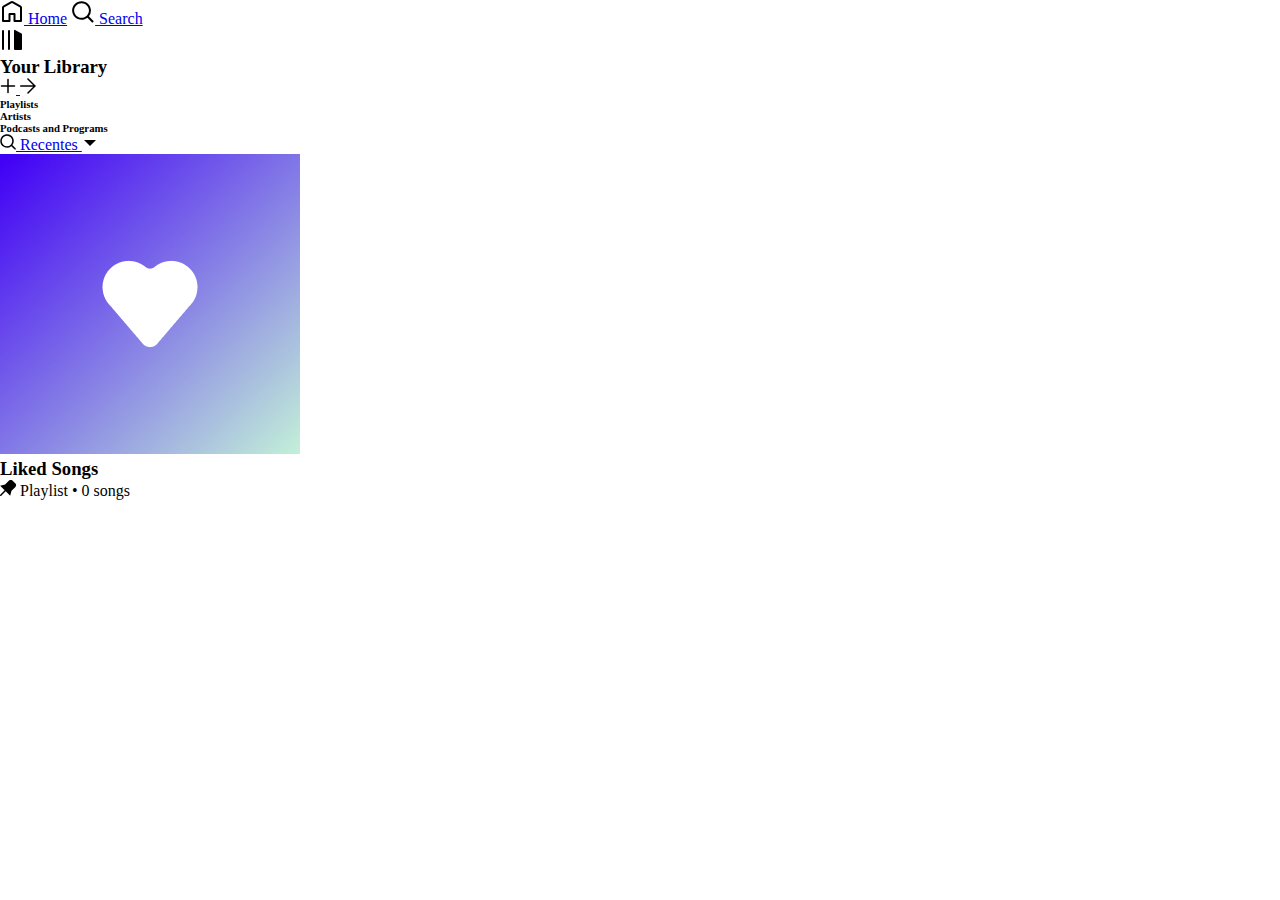
==== index.html @ f7ba0a42 "Commit 1" ====
<!DOCTYPE html>
<html lang="en">

<head>
    <meta charset="UTF-8">
    <meta name="viewport" content="width=device-width, initial-scale=1.0">
    <title>Spotify - Web player: music for everyone</title>
    <link rel="shortcut icon" href="img/favicon.png" type="image/x-icon">
    <!-- ============================================= GOOGLE FONTS ============================================= -->
    <!-- ============================================= EXTERNAL CSS ============================================= -->
    <link rel="stylesheet" href="styles/style.css">
    <!-- ============================================= UNICONS LIBRARY ============================================= -->
    <link rel="stylesheet" href="https://unicons.iconscout.com/release/v4.0.8/css/line.css">
    <!-- ============================================= FONTAWESOME LIBRARY ============================================= -->
    <link rel="stylesheet" href="https://cdnjs.cloudflare.com/ajax/libs/font-awesome/6.4.0/css/all.min.css">
</head>

<body>

    <section class="sidebar">

        <div class="principal-btns">
            <a href="#">
                <svg role="img" height="24" width="24" aria-hidden="true" class="Svg-sc-ytk21e-0 haNxPq home-icon"
                    viewBox="0 0 24 24" data-encore-id="icon">
                    <path
                        d="M12.5 3.247a1 1 0 0 0-1 0L4 7.577V20h4.5v-6a1 1 0 0 1 1-1h5a1 1 0 0 1 1 1v6H20V7.577l-7.5-4.33zm-2-1.732a3 3 0 0 1 3 0l7.5 4.33a2 2 0 0 1 1 1.732V21a1 1 0 0 1-1 1h-6.5a1 1 0 0 1-1-1v-6h-3v6a1 1 0 0 1-1 1H3a1 1 0 0 1-1-1V7.577a2 2 0 0 1 1-1.732l7.5-4.33z">
                    </path>
                </svg>
                Home</a>
            <a href="#">
                <svg role="img" height="24" width="24" aria-hidden="true" class="Svg-sc-ytk21e-0 haNxPq search-icon"
                    viewBox="0 0 24 24" data-encore-id="icon">
                    <path
                        d="M10.533 1.279c-5.18 0-9.407 4.14-9.407 9.279s4.226 9.279 9.407 9.279c2.234 0 4.29-.77 5.907-2.058l4.353 4.353a1 1 0 1 0 1.414-1.414l-4.344-4.344a9.157 9.157 0 0 0 2.077-5.816c0-5.14-4.226-9.28-9.407-9.28zm-7.407 9.279c0-4.006 3.302-7.28 7.407-7.28s7.407 3.274 7.407 7.28-3.302 7.279-7.407 7.279-7.407-3.273-7.407-7.28z">
                    </path>
                </svg>
                Search</a>
        </div>

        <div class="my-lib">
            <div class="my-lib-header">
                <div class="my-lib-h3">
                    <svg role="img" height="24" width="24" aria-hidden="true" viewBox="0 0 24 24" data-encore-id="icon"
                        class="Svg-sc-ytk21e-0 haNxPq">
                        <path
                            d="M3 22a1 1 0 0 1-1-1V3a1 1 0 0 1 2 0v18a1 1 0 0 1-1 1zM15.5 2.134A1 1 0 0 0 14 3v18a1 1 0 0 0 1 1h6a1 1 0 0 0 1-1V6.464a1 1 0 0 0-.5-.866l-6-3.464zM9 2a1 1 0 0 0-1 1v18a1 1 0 1 0 2 0V3a1 1 0 0 0-1-1z">
                        </path>
                    </svg>
                    <h3>Your Library</h3>
                </div>
                <div class="my-lib-btns">
                    <a href="#">
                        <svg role="img" height="16" width="16" aria-hidden="true" viewBox="0 0 16 16"
                            data-encore-id="icon" class="Svg-sc-ytk21e-0 haNxPq">
                            <path
                                d="M15.25 8a.75.75 0 0 1-.75.75H8.75v5.75a.75.75 0 0 1-1.5 0V8.75H1.5a.75.75 0 0 1 0-1.5h5.75V1.5a.75.75 0 0 1 1.5 0v5.75h5.75a.75.75 0 0 1 .75.75z">
                            </path>
                        </svg>
                    </a>
                    <a href="#">
                        <svg role="img" height="16" width="16" aria-hidden="true" viewBox="0 0 16 16"
                            data-encore-id="icon" class="Svg-sc-ytk21e-0 leya-dW">
                            <path
                                d="M7.19 1A.749.749 0 0 1 8.47.47L16 7.99l-7.53 7.521a.75.75 0 0 1-1.234-.815.75.75 0 0 1 .174-.243l5.72-5.714H.75a.75.75 0 1 1 0-1.498h12.38L7.41 1.529a.749.749 0 0 1-.22-.53z">
                            </path>
                        </svg>
                    </a>
                </div>
            </div>

            <div class="my-lib-tags">
                <h6>Playlists</h6>
                <h6>Artists</h6>
                <h6>Podcasts and Programs</h6>
            </div>

            <div class="my-lib-filter">
                <a href="#">
                    <svg role="img" height="16" width="16" aria-hidden="true"
                        class="Svg-sc-ytk21e-0 haNxPq CIVozJ8XNPJ60uMN23Yg" viewBox="0 0 16 16" data-encore-id="icon">
                        <path
                            d="M7 1.75a5.25 5.25 0 1 0 0 10.5 5.25 5.25 0 0 0 0-10.5zM.25 7a6.75 6.75 0 1 1 12.096 4.12l3.184 3.185a.75.75 0 1 1-1.06 1.06L11.304 12.2A6.75 6.75 0 0 1 .25 7z">
                        </path>
                    </svg>
                </a>
                <a href="#">
                    Recentes
                    <svg role="img" height="16" width="16" aria-hidden="true"
                        class="Svg-sc-ytk21e-0 haNxPq SbDHY3fVADNJ4l9qOLQ2" viewBox="0 0 16 16" data-encore-id="icon">
                        <path d="m14 6-6 6-6-6h12z"></path>
                    </svg>
                </a>
            </div>
        </div>

        <div class="my-lib-playlists">
            <div class="playlist-1">
                <img src="img/liked-songs.png" alt="">
                <div class="playlist-info">
                    <h3>Liked Songs</h3>
                    <p>
                        <svg role="img" height="16" width="16" aria-hidden="false"
                            class="Svg-sc-ytk21e-0 ilPTuf G7aCptcOZswI1fN6dGkO" viewBox="0 0 16 16"
                            data-encore-id="icon">
                            <title>Pinned</title>
                            <path
                                d="M8.822.797a2.72 2.72 0 0 1 3.847 0l2.534 2.533a2.72 2.72 0 0 1 0 3.848l-3.678 3.678-1.337 4.988-4.486-4.486L1.28 15.78a.75.75 0 0 1-1.06-1.06l4.422-4.422L.156 5.812l4.987-1.337L8.822.797z">
                            </path>
                        </svg>
                        Playlist • 0 songs
                    </p>
                </div>
            </div>
        </div>

    </section>

    <main>



    </main>


    <!-- ============================================= EXTERNAL JS ============================================= -->
    <script src="js/main.js"></script>
</body>

</html>
---- styles/style.css ----
/* ================================ CSS VARIABLES ================================ */

:root {}



/* ============== ELEMENTS STYLES ================  */
* {
    margin: 0;
    padding: 0;
    box-sizing: border-box;
}
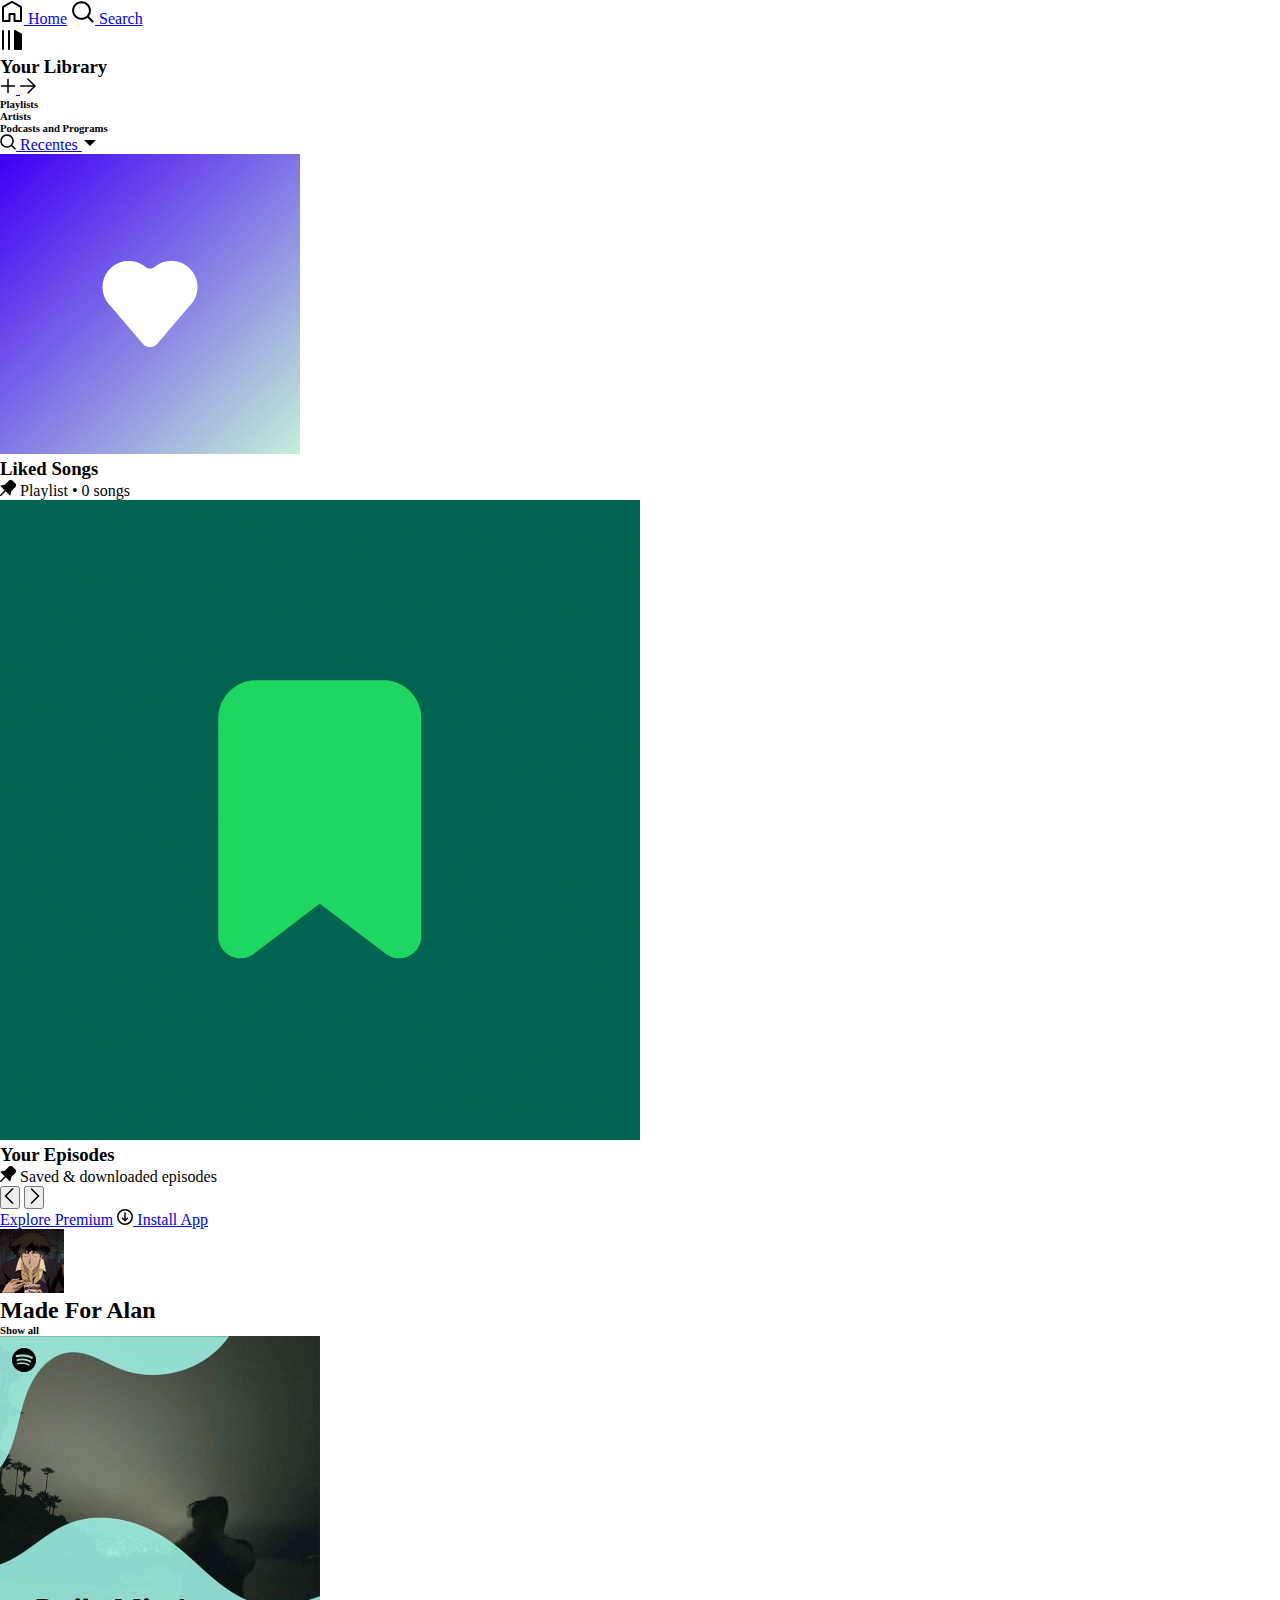
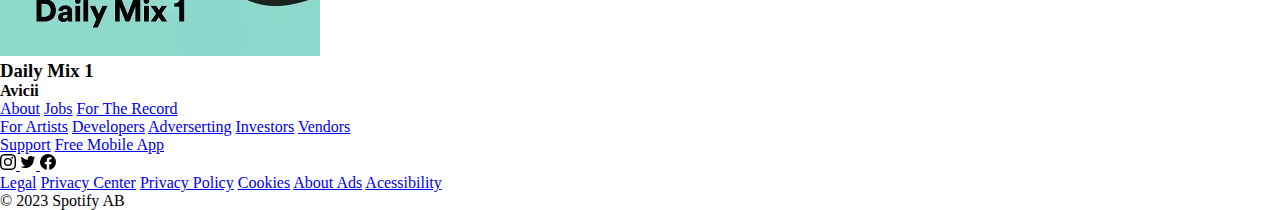
==== commit 227e9387: "Commit 2 - 28/07/2023" ====
--- a/index.html
+++ b/index.html
@@ -4,7 +4,7 @@
 <head>
     <meta charset="UTF-8">
     <meta name="viewport" content="width=device-width, initial-scale=1.0">
-    <title>Spotify - Web player: music for everyone</title>
+    <title>Spotify - Web player: Music for Everyone</title>
     <link rel="shortcut icon" href="img/favicon.png" type="image/x-icon">
     <!-- ============================================= GOOGLE FONTS ============================================= -->
     <!-- ============================================= EXTERNAL CSS ============================================= -->
@@ -17,7 +17,7 @@
 
 <body>
 
-    <section class="sidebar">
+    <aside class="sidebar">
 
         <div class="principal-btns">
             <a href="#">
@@ -112,15 +112,143 @@
                     </p>
                 </div>
             </div>
+            <div class="playlist-1">
+                <img src="img/your-episodes.png" alt="">
+                <div class="playlist-info">
+                    <h3>Your Episodes</h3>
+                    <p>
+                        <svg role="img" height="16" width="16" aria-hidden="false"
+                            class="Svg-sc-ytk21e-0 ilPTuf G7aCptcOZswI1fN6dGkO" viewBox="0 0 16 16"
+                            data-encore-id="icon">
+                            <title>Pinned</title>
+                            <path
+                                d="M8.822.797a2.72 2.72 0 0 1 3.847 0l2.534 2.533a2.72 2.72 0 0 1 0 3.848l-3.678 3.678-1.337 4.988-4.486-4.486L1.28 15.78a.75.75 0 0 1-1.06-1.06l4.422-4.422L.156 5.812l4.987-1.337L8.822.797z">
+                            </path>
+                        </svg>
+                        Saved & downloaded episodes
+                    </p>
+                </div>
+            </div>
         </div>
 
+    </aside>
+
+    <section>
+        <main class="main-content">
+            <div class="move-btns">
+                <button>
+                    <svg role="img" height="16" width="16" aria-hidden="true"
+                        class="Svg-sc-ytk21e-0 leya-dW IYDlXmBmmUKHveMzIPCF" viewBox="0 0 16 16" data-encore-id="icon">
+                        <path
+                            d="M11.03.47a.75.75 0 0 1 0 1.06L4.56 8l6.47 6.47a.75.75 0 1 1-1.06 1.06L2.44 8 9.97.47a.75.75 0 0 1 1.06 0z">
+                        </path>
+                    </svg>
+                </button>
+                <button>
+                    <svg role="img" height="16" width="16" aria-hidden="true"
+                        class="Svg-sc-ytk21e-0 leya-dW IYDlXmBmmUKHveMzIPCF" viewBox="0 0 16 16" data-encore-id="icon">
+                        <path
+                            d="M4.97.47a.75.75 0 0 0 0 1.06L11.44 8l-6.47 6.47a.75.75 0 1 0 1.06 1.06L13.56 8 6.03.47a.75.75 0 0 0-1.06 0z">
+                        </path>
+                    </svg>
+                </button>
+            </div>
+            <div class="other-info">
+                <a href="#">Explore Premium</a>
+                <a href="#">
+                    <svg role="img" height="16" width="16" aria-hidden="true" viewBox="0 0 16 16" data-encore-id="icon"
+                        class="Svg-sc-ytk21e-0 haNxPq">
+                        <path
+                            d="M4.995 8.745a.75.75 0 0 1 1.06 0L7.25 9.939V4a.75.75 0 0 1 1.5 0v5.94l1.195-1.195a.75.75 0 1 1 1.06 1.06L8 12.811l-.528-.528a.945.945 0 0 1-.005-.005L4.995 9.805a.75.75 0 0 1 0-1.06z">
+                        </path>
+                        <path d="M0 8a8 8 0 1 1 16 0A8 8 0 0 1 0 8zm8-6.5a6.5 6.5 0 1 0 0 13 6.5 6.5 0 0 0 0-13z">
+                        </path>
+                    </svg>
+                    Install App</a>
+                <div class="profile-img">
+                    <img src="img/spotify-profile.jpeg" alt="">
+                </div>
+            </div>
+            </div>
+            <div class="main-title-1">
+                <h2>Made For Alan</h1>
+                    <h6>Show all</h6>
+            </div>
+            <div class="main-cards-1">
+                <div class="card-1">
+                    <div class="card-img">
+                        <img src="img/card-img.jpeg" alt="">
+                    </div>
+                    <h3 class="card-title">Daily Mix 1</h3>
+                    <h4 class="card-artists">Avicii</h4>
+                </div>
+        </main>
+
+        <footer>
+            <div class="other-pages">
+                <div class="relevant-links">
+                    <div class="company">
+                        <a href="#">About</a>
+                        <a href="#">Jobs</a>
+                        <a href="#">For The Record</a>
+                    </div>
+                    <div class="communities">
+                        <a href="#">For Artists</a>
+                        <a href="#">Developers</a>
+                        <a href="#">Adverserting</a>
+                        <a href="#">Investors</a>
+                        <a href="#">Vendors</a>
+                    </div>
+                    <div class="useful-link">
+                        <a href="#">Support</a>
+                        <a href="#">Free Mobile App</a>
+                    </div>
+                </div>
+                <div class="social-medias">
+                    <a href="#">
+                        <svg role="img" height="16" width="16" aria-hidden="true" viewBox="0 0 16 16"
+                            data-encore-id="icon" class="Svg-sc-ytk21e-0 hOjEcl">
+                            <path
+                                d="M8 1.44c2.136 0 2.389.009 3.233.047.78.036 1.203.166 1.485.276.348.128.663.332.921.598.266.258.47.573.599.921.11.282.24.706.275 1.485.039.844.047 1.097.047 3.233s-.008 2.389-.047 3.232c-.035.78-.166 1.204-.275 1.486a2.654 2.654 0 01-1.518 1.518c-.282.11-.706.24-1.486.275-.843.039-1.097.047-3.233.047s-2.39-.008-3.232-.047c-.78-.035-1.204-.165-1.486-.275a2.477 2.477 0 01-.921-.599 2.477 2.477 0 01-.599-.92c-.11-.282-.24-.706-.275-1.486-.038-.844-.047-1.096-.047-3.232s.009-2.39.047-3.233c.036-.78.166-1.203.275-1.485.129-.348.333-.663.599-.921a2.49 2.49 0 01.92-.599c.283-.11.707-.24 1.487-.275.843-.038 1.096-.047 3.232-.047L8 1.441zm.001-1.442c-2.172 0-2.445.01-3.298.048-.854.04-1.435.176-1.943.373a3.928 3.928 0 00-1.417.923c-.407.4-.722.883-.923 1.417-.198.508-.333 1.09-.372 1.942C.01 5.552 0 5.826 0 8c0 2.172.01 2.445.048 3.298.04.853.174 1.433.372 1.941.2.534.516 1.017.923 1.417.4.407.883.722 1.417.923.508.198 1.09.333 1.942.372.852.039 1.126.048 3.299.048 2.172 0 2.445-.01 3.298-.048.853-.04 1.433-.174 1.94-.372a4.087 4.087 0 002.34-2.34c.199-.508.334-1.09.373-1.942.039-.851.048-1.125.048-3.298s-.01-2.445-.048-3.298c-.04-.853-.174-1.433-.372-1.94a3.924 3.924 0 00-.923-1.418A3.928 3.928 0 0013.24.42c-.508-.197-1.09-.333-1.942-.371-.851-.041-1.125-.05-3.298-.05l.001-.001z">
+                            </path>
+                            <path
+                                d="M8 3.892a4.108 4.108 0 100 8.216 4.108 4.108 0 000-8.216zm0 6.775a2.668 2.668 0 110-5.335 2.668 2.668 0 010 5.335zm4.27-5.978a.96.96 0 100-1.92.96.96 0 000 1.92z">
+                            </path>
+                        </svg>
+                    </a>
+                    <a href="#">
+                        <svg role="img" height="16" width="16" aria-hidden="true" viewBox="0 0 16 16"
+                            data-encore-id="icon" class="Svg-sc-ytk21e-0 hOjEcl">
+                            <path
+                                d="M13.54 3.889a2.968 2.968 0 001.333-1.683 5.937 5.937 0 01-1.929.738 2.992 2.992 0 00-.996-.706 2.98 2.98 0 00-1.218-.254 2.92 2.92 0 00-2.143.889 2.929 2.929 0 00-.889 2.15c0 .212.027.442.08.691a8.475 8.475 0 01-3.484-.932A8.536 8.536 0 011.532 2.54a2.993 2.993 0 00-.413 1.523c0 .519.12 1 .361 1.445.24.445.57.805.988 1.08a2.873 2.873 0 01-1.373-.374v.04c0 .725.23 1.365.69 1.92a2.97 2.97 0 001.739 1.048 2.937 2.937 0 01-1.365.056 2.94 2.94 0 001.063 1.5 2.945 2.945 0 001.77.603 5.944 5.944 0 01-3.77 1.302c-.243 0-.484-.016-.722-.048A8.414 8.414 0 005.15 14c.905 0 1.763-.12 2.572-.361.81-.24 1.526-.57 2.147-.988a9.044 9.044 0 001.683-1.46c.5-.556.911-1.155 1.234-1.798a9.532 9.532 0 00.738-1.988 8.417 8.417 0 00.246-2.429 6.177 6.177 0 001.508-1.563c-.56.249-1.14.407-1.738.476z">
+                            </path>
+                        </svg>
+                    </a>
+                    <a href="#">
+                        <svg role="img" height="16" width="16" aria-hidden="true" viewBox="0 0 16 16"
+                            data-encore-id="icon" class="Svg-sc-ytk21e-0 haNxPq">
+                            <path
+                                d="M16 8a8 8 0 10-9.25 7.903v-5.59H4.719V8H6.75V6.237c0-2.005 1.194-3.112 3.022-3.112.875 0 1.79.156 1.79.156V5.25h-1.008c-.994 0-1.304.617-1.304 1.25V8h2.219l-.355 2.313H9.25v5.59A8.002 8.002 0 0016 8z">
+                            </path>
+                        </svg>
+                    </a>
+                </div>
+            </div>
+            <div class="about-we">
+                <div class="about-links">
+                    <a href="#">Legal</a>
+                    <a href="#">Privacy Center</a>
+                    <a href="#">Privacy Policy</a>
+                    <a href="#">Cookies</a>
+                    <a href="#">About Ads</a>
+                    <a href="#">Acessibility</a>
+                </div>
+                <div class="about-info">
+                    <p>&copy; 2023 Spotify AB</p>
+                </div>
+            </div>
+        </footer>
     </section>
-
-    <main>
-
-
-
-    </main>
 
 
     <!-- ============================================= EXTERNAL JS ============================================= -->
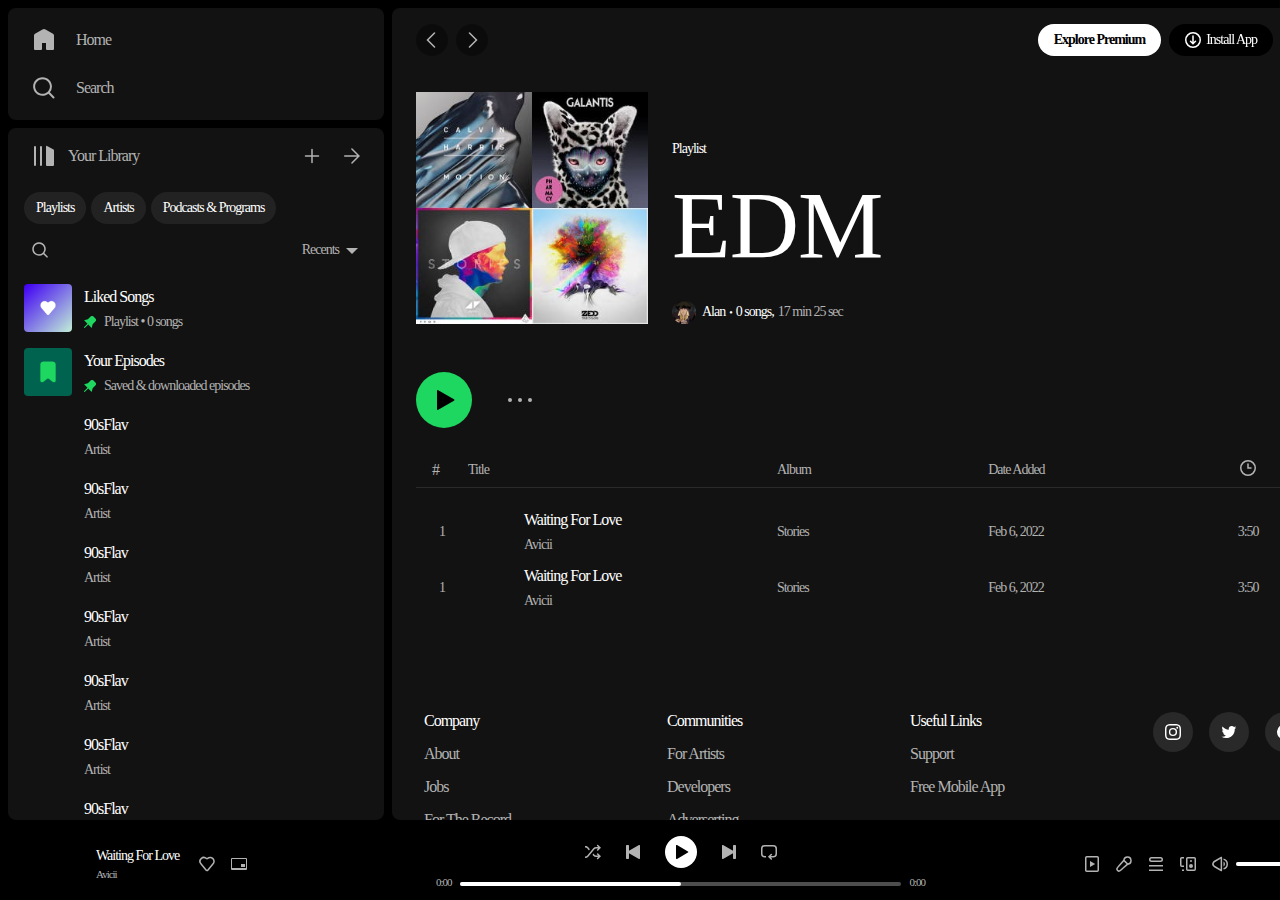
==== commit 3405b18e: "Commit 7 - 13/08/2023" ====
--- a/index.html
+++ b/index.html
@@ -17,239 +17,1089 @@
 
 <body>
 
-    <aside class="sidebar">
-
-        <div class="principal-btns">
-            <a href="#">
-                <svg role="img" height="24" width="24" aria-hidden="true" class="Svg-sc-ytk21e-0 haNxPq home-icon"
-                    viewBox="0 0 24 24" data-encore-id="icon">
-                    <path
-                        d="M12.5 3.247a1 1 0 0 0-1 0L4 7.577V20h4.5v-6a1 1 0 0 1 1-1h5a1 1 0 0 1 1 1v6H20V7.577l-7.5-4.33zm-2-1.732a3 3 0 0 1 3 0l7.5 4.33a2 2 0 0 1 1 1.732V21a1 1 0 0 1-1 1h-6.5a1 1 0 0 1-1-1v-6h-3v6a1 1 0 0 1-1 1H3a1 1 0 0 1-1-1V7.577a2 2 0 0 1 1-1.732l7.5-4.33z">
-                    </path>
-                </svg>
-                Home</a>
-            <a href="#">
-                <svg role="img" height="24" width="24" aria-hidden="true" class="Svg-sc-ytk21e-0 haNxPq search-icon"
-                    viewBox="0 0 24 24" data-encore-id="icon">
-                    <path
-                        d="M10.533 1.279c-5.18 0-9.407 4.14-9.407 9.279s4.226 9.279 9.407 9.279c2.234 0 4.29-.77 5.907-2.058l4.353 4.353a1 1 0 1 0 1.414-1.414l-4.344-4.344a9.157 9.157 0 0 0 2.077-5.816c0-5.14-4.226-9.28-9.407-9.28zm-7.407 9.279c0-4.006 3.302-7.28 7.407-7.28s7.407 3.274 7.407 7.28-3.302 7.279-7.407 7.279-7.407-3.273-7.407-7.28z">
-                    </path>
-                </svg>
-                Search</a>
-        </div>
-
-        <div class="my-lib">
-            <div class="my-lib-header">
-                <div class="my-lib-h3">
-                    <svg role="img" height="24" width="24" aria-hidden="true" viewBox="0 0 24 24" data-encore-id="icon"
-                        class="Svg-sc-ytk21e-0 haNxPq">
-                        <path
-                            d="M3 22a1 1 0 0 1-1-1V3a1 1 0 0 1 2 0v18a1 1 0 0 1-1 1zM15.5 2.134A1 1 0 0 0 14 3v18a1 1 0 0 0 1 1h6a1 1 0 0 0 1-1V6.464a1 1 0 0 0-.5-.866l-6-3.464zM9 2a1 1 0 0 0-1 1v18a1 1 0 1 0 2 0V3a1 1 0 0 0-1-1z">
-                        </path>
-                    </svg>
-                    <h3>Your Library</h3>
-                </div>
-                <div class="my-lib-btns">
+    <main>
+
+        <aside class="sidebar">
+
+            <ul class="principal-btns">
+                <li class="home-btn principal-btn">
                     <a href="#">
+                        <svg role="img" height="24" width="24" aria-hidden="true"
+                            class="principal-icon home-active-icon" viewBox="0 0 24 24" data-encore-id="icon">
+                            <path
+                                d="M13.5 1.515a3 3 0 0 0-3 0L3 5.845a2 2 0 0 0-1 1.732V21a1 1 0 0 0 1 1h6a1 1 0 0 0 1-1v-6h4v6a1 1 0 0 0 1 1h6a1 1 0 0 0 1-1V7.577a2 2 0 0 0-1-1.732l-7.5-4.33z">
+                            </path>
+                        </svg>
+                        <span>Home</span>
+                    </a>
+                </li>
+                <li class="search-btn principal-btn">
+                    <a href="#">
+                        <svg role="img" height="24" width="24" aria-hidden="true" class="principal-icon search-icon"
+                            viewBox="0 0 24 24" data-encore-id="icon">
+                            <path
+                                d="M10.533 1.279c-5.18 0-9.407 4.14-9.407 9.279s4.226 9.279 9.407 9.279c2.234 0 4.29-.77 5.907-2.058l4.353 4.353a1 1 0 1 0 1.414-1.414l-4.344-4.344a9.157 9.157 0 0 0 2.077-5.816c0-5.14-4.226-9.28-9.407-9.28zm-7.407 9.279c0-4.006 3.302-7.28 7.407-7.28s7.407 3.274 7.407 7.28-3.302 7.279-7.407 7.279-7.407-3.273-7.407-7.28z">
+                            </path>
+                        </svg>
+                        <span>Search</span>
+                    </a>
+                </li>
+            </ul>
+
+            <div class="my-lib">
+                <div class="lib-content">
+                    <div class="my-lib-header">
+                        <a href="#" class="my-lib-home my-lib-btn-left my-lib-btn">
+                            <svg role="img" height="24" width="24" aria-hidden="true" viewBox="0 0 24 24"
+                                data-encore-id="icon" class="Svg-sc-ytk21e-0 haNxPq">
+                                <path
+                                    d="M3 22a1 1 0 0 1-1-1V3a1 1 0 0 1 2 0v18a1 1 0 0 1-1 1zM15.5 2.134A1 1 0 0 0 14 3v18a1 1 0 0 0 1 1h6a1 1 0 0 0 1-1V6.464a1 1 0 0 0-.5-.866l-6-3.464zM9 2a1 1 0 0 0-1 1v18a1 1 0 1 0 2 0V3a1 1 0 0 0-1-1z">
+                                </path>
+                            </svg>
+                            <p>Your Library</p>
+                        </a>
+                        <a href="#" class="my-lib-add my-lib-btn-right my-lib-btn">
+                            <svg role="img" height="16" width="16" aria-hidden="true" viewBox="0 0 16 16"
+                                data-encore-id="icon" class="Svg-sc-ytk21e-0 haNxPq">
+                                <path
+                                    d="M15.25 8a.75.75 0 0 1-.75.75H8.75v5.75a.75.75 0 0 1-1.5 0V8.75H1.5a.75.75 0 0 1 0-1.5h5.75V1.5a.75.75 0 0 1 1.5 0v5.75h5.75a.75.75 0 0 1 .75.75z">
+                                </path>
+                            </svg>
+                        </a>
+                        <a href="#" class="mt-lib-expand my-lib-btn-right my-lib-btn">
+                            <svg role="img" height="16" width="16" aria-hidden="true" viewBox="0 0 16 16"
+                                data-encore-id="icon" class="Svg-sc-ytk21e-0 leya-dW">
+                                <path
+                                    d="M7.19 1A.749.749 0 0 1 8.47.47L16 7.99l-7.53 7.521a.75.75 0 0 1-1.234-.815.75.75 0 0 1 .174-.243l5.72-5.714H.75a.75.75 0 1 1 0-1.498h12.38L7.41 1.529a.749.749 0 0 1-.22-.53z">
+                                </path>
+                            </svg>
+                        </a>
+                    </div>
+
+                    <div class="my-lib-tags">
+                        <a href="#">Playlists</a>
+                        <a href="#">Artists</a>
+                        <a href="#">Podcasts & Programs</a>
+                    </div>
+
+                </div>
+
+                <div class="my-lib-playlists">
+                    <div class="my-lib-filter">
+                        <a href="#" class="playlist-search-btn">
+                            <svg role="img" height="16" width="16" aria-hidden="true"
+                                class="Svg-sc-ytk21e-0 haNxPq CIVozJ8XNPJ60uMN23Yg" viewBox="0 0 16 16"
+                                data-encore-id="icon">
+                                <path
+                                    d="M7 1.75a5.25 5.25 0 1 0 0 10.5 5.25 5.25 0 0 0 0-10.5zM.25 7a6.75 6.75 0 1 1 12.096 4.12l3.184 3.185a.75.75 0 1 1-1.06 1.06L11.304 12.2A6.75 6.75 0 0 1 .25 7z">
+                                </path>
+                            </svg>
+                        </a>
+                        <div class="dropdown recents-playlists" id="dropdown-1" data-dropdown="1">
+                            <div class="select" id="select-1">
+                                <span class="selected">
+                                    <span>Recents</span>
+                                    <svg role="img" height="16" width="16" aria-hidden="true"
+                                        class="dropdown-icon dropdown-show" id="dropdown-show-1" viewBox="0 0 16 16"
+                                        data-encore-id="icon">
+                                        <path d="m14 6-6 6-6-6h12z"></path>
+                                    </svg>
+                                    <svg role="img" height="16" width="16" aria-hidden="true"
+                                        class="dropdown-icon dropdown-hide" id="dropdown-hide-1" viewBox="0 0 16 16"
+                                        data-encore-id="icon">
+                                        <path d="M14 10 8 4l-6 6h12z"></path>
+                                    </svg>
+                                </span>
+                            </div>
+                            <ul class="menu" id="menu-1">
+                                <li class="dropdown-desc">Sort by</li>
+                                <li class="option active">
+                                    <span>Recents</span>
+                                    <svg role="img" height="16" width="16" aria-hidden="true" viewBox="0 0 16 16"
+                                        data-encore-id="icon" class="Svg-sc-ytk21e-0 haNxPq">
+                                        <path
+                                            d="M15.53 2.47a.75.75 0 0 1 0 1.06L4.907 14.153.47 9.716a.75.75 0 0 1 1.06-1.06l3.377 3.376L14.47 2.47a.75.75 0 0 1 1.06 0z">
+                                        </path>
+                                    </svg>
+                                </li>
+                                <li class="option">
+                                    <span>Recently Added</span>
+                                    <svg role="img" height="16" width="16" aria-hidden="true" viewBox="0 0 16 16"
+                                        data-encore-id="icon" class="Svg-sc-ytk21e-0 haNxPq">
+                                        <path
+                                            d="M15.53 2.47a.75.75 0 0 1 0 1.06L4.907 14.153.47 9.716a.75.75 0 0 1 1.06-1.06l3.377 3.376L14.47 2.47a.75.75 0 0 1 1.06 0z">
+                                        </path>
+                                    </svg>
+                                </li>
+                                <li class="option">
+                                    <span>Alphabetical</span>
+                                    <svg role="img" height="16" width="16" aria-hidden="true" viewBox="0 0 16 16"
+                                        data-encore-id="icon" class="Svg-sc-ytk21e-0 haNxPq">
+                                        <path
+                                            d="M15.53 2.47a.75.75 0 0 1 0 1.06L4.907 14.153.47 9.716a.75.75 0 0 1 1.06-1.06l3.377 3.376L14.47 2.47a.75.75 0 0 1 1.06 0z">
+                                        </path>
+                                    </svg>
+                                </li>
+                                <li class="option">
+                                    <span>Creator</span>
+                                    <svg role="img" height="16" width="16" aria-hidden="true" viewBox="0 0 16 16"
+                                        data-encore-id="icon" class="Svg-sc-ytk21e-0 haNxPq">
+                                        <path
+                                            d="M15.53 2.47a.75.75 0 0 1 0 1.06L4.907 14.153.47 9.716a.75.75 0 0 1 1.06-1.06l3.377 3.376L14.47 2.47a.75.75 0 0 1 1.06 0z">
+                                        </path>
+                                    </svg>
+                                </li>
+                            </ul>
+                        </div>
+                    </div>
+                    <ul class="playlists">
+                        <li class="playlist-item">
+                            <div class="playlist-1 playlist">
+                                <div class="playlist-img">
+                                    <img src="img/liked-songs.png" alt="">
+                                </div>
+                                <div class="playlist-info">
+                                    <h3>Liked Songs</h3>
+                                    <p>
+                                        <svg role="img" height="16" width="16" aria-hidden="false"
+                                            class="Svg-sc-ytk21e-0 ilPTuf G7aCptcOZswI1fN6dGkO" viewBox="0 0 16 16"
+                                            data-encore-id="icon">
+                                            <title>Pinned</title>
+                                            <path
+                                                d="M8.822.797a2.72 2.72 0 0 1 3.847 0l2.534 2.533a2.72 2.72 0 0 1 0 3.848l-3.678 3.678-1.337 4.988-4.486-4.486L1.28 15.78a.75.75 0 0 1-1.06-1.06l4.422-4.422L.156 5.812l4.987-1.337L8.822.797z">
+                                            </path>
+                                        </svg>
+                                        Playlist • 0 songs
+                                    </p>
+                                </div>
+                            </div>
+                        </li>
+                        <li class="playlist-item">
+                            <div class="playlist">
+                                <div class="playlist-img">
+                                    <img src="img/your-episodes.png" alt="">
+                                </div>
+                                <div class="playlist-info">
+                                    <h3>Your Episodes</h3>
+                                    <p>
+                                        <svg role="img" height="16" width="16" aria-hidden="false"
+                                            class="Svg-sc-ytk21e-0 ilPTuf G7aCptcOZswI1fN6dGkO" viewBox="0 0 16 16"
+                                            data-encore-id="icon">
+                                            <title>Pinned</title>
+                                            <path
+                                                d="M8.822.797a2.72 2.72 0 0 1 3.847 0l2.534 2.533a2.72 2.72 0 0 1 0 3.848l-3.678 3.678-1.337 4.988-4.486-4.486L1.28 15.78a.75.75 0 0 1-1.06-1.06l4.422-4.422L.156 5.812l4.987-1.337L8.822.797z">
+                                            </path>
+                                        </svg>
+                                        Saved & downloaded episodes
+                                    </p>
+                                </div>
+                            </div>
+                        </li>
+                        <li class="playlist-item artist-item">
+                            <div class="playlist artist">
+                                <div class="playlist-img artist-img">
+                                    <img src="img/artists-img.webp" alt="">
+                                </div>
+                                <div class="playlist-info">
+                                    <h3>90sFlav</h3>
+                                    <p>
+                                        Artist
+                                    </p>
+                                </div>
+                            </div>
+                        </li>
+                        <li class="playlist-item artist-item">
+                            <div class="playlist artist">
+                                <div class="playlist-img artist-img">
+                                    <img src="img/artists-img.webp" alt="">
+                                </div>
+                                <div class="playlist-info">
+                                    <h3>90sFlav</h3>
+                                    <p>
+                                        Artist
+                                    </p>
+                                </div>
+                            </div>
+                        </li>
+                        <li class="playlist-item artist-item">
+                            <div class="playlist artist">
+                                <div class="playlist-img artist-img">
+                                    <img src="img/artists-img.webp" alt="">
+                                </div>
+                                <div class="playlist-info">
+                                    <h3>90sFlav</h3>
+                                    <p>
+                                        Artist
+                                    </p>
+                                </div>
+                            </div>
+                        </li>
+                        <li class="playlist-item artist-item">
+                            <div class="playlist artist">
+                                <div class="playlist-img artist-img">
+                                    <img src="img/artists-img.webp" alt="">
+                                </div>
+                                <div class="playlist-info">
+                                    <h3>90sFlav</h3>
+                                    <p>
+                                        Artist
+                                    </p>
+                                </div>
+                            </div>
+                        </li>
+                        <li class="playlist-item artist-item">
+                            <div class="playlist artist">
+                                <div class="playlist-img artist-img">
+                                    <img src="img/artists-img.webp" alt="">
+                                </div>
+                                <div class="playlist-info">
+                                    <h3>90sFlav</h3>
+                                    <p>
+                                        Artist
+                                    </p>
+                                </div>
+                            </div>
+                        </li>
+                        <li class="playlist-item artist-item">
+                            <div class="playlist artist">
+                                <div class="playlist-img artist-img">
+                                    <img src="img/artists-img.webp" alt="">
+                                </div>
+                                <div class="playlist-info">
+                                    <h3>90sFlav</h3>
+                                    <p>
+                                        Artist
+                                    </p>
+                                </div>
+                            </div>
+                        </li>
+                        <li class="playlist-item artist-item">
+                            <div class="playlist artist">
+                                <div class="playlist-img artist-img">
+                                    <img src="img/artists-img.webp" alt="">
+                                </div>
+                                <div class="playlist-info">
+                                    <h3>90sFlav</h3>
+                                    <p>
+                                        Artist
+                                    </p>
+                                </div>
+                            </div>
+                        </li>
+                        <li class="playlist-item artist-item">
+                            <div class="playlist artist">
+                                <div class="playlist-img artist-img">
+                                    <img src="img/artists-img.webp" alt="">
+                                </div>
+                                <div class="playlist-info">
+                                    <h3>90sFlav</h3>
+                                    <p>
+                                        Artist
+                                    </p>
+                                </div>
+                            </div>
+                        </li>
+                        <li class="playlist-item artist-item">
+                            <div class="playlist artist">
+                                <div class="playlist-img artist-img">
+                                    <img src="img/artists-img.webp" alt="">
+                                </div>
+                                <div class="playlist-info">
+                                    <h3>90sFlav</h3>
+                                    <p>
+                                        Artist
+                                    </p>
+                                </div>
+                            </div>
+                        </li>
+                        <li class="playlist-item artist-item">
+                            <div class="playlist artist">
+                                <div class="playlist-img artist-img">
+                                    <img src="img/artists-img.webp" alt="">
+                                </div>
+                                <div class="playlist-info">
+                                    <h3>90sFlav</h3>
+                                    <p>
+                                        Artist
+                                    </p>
+                                </div>
+                            </div>
+                        </li>
+                        <li class="playlist-item artist-item">
+                            <div class="playlist artist">
+                                <div class="playlist-img artist-img">
+                                    <img src="img/artists-img.webp" alt="">
+                                </div>
+                                <div class="playlist-info">
+                                    <h3>90sFlav</h3>
+                                    <p>
+                                        Artist
+                                    </p>
+                                </div>
+                            </div>
+                        </li>
+                        <li class="playlist-item artist-item">
+                            <div class="playlist artist">
+                                <div class="playlist-img artist-img">
+                                    <img src="img/artists-img.webp" alt="">
+                                </div>
+                                <div class="playlist-info">
+                                    <h3>90sFlav</h3>
+                                    <p>
+                                        Artist
+                                    </p>
+                                </div>
+                            </div>
+                        </li>
+                        <li class="playlist-item artist-item">
+                            <div class="playlist artist">
+                                <div class="playlist-img artist-img">
+                                    <img src="img/artists-img.webp" alt="">
+                                </div>
+                                <div class="playlist-info">
+                                    <h3>90sFlav</h3>
+                                    <p>
+                                        Artist
+                                    </p>
+                                </div>
+                            </div>
+                        </li>
+                        <li class="playlist-item artist-item">
+                            <div class="playlist artist">
+                                <div class="playlist-img artist-img">
+                                    <img src="img/artists-img.webp" alt="">
+                                </div>
+                                <div class="playlist-info">
+                                    <h3>90sFlav</h3>
+                                    <p>
+                                        Artist
+                                    </p>
+                                </div>
+                            </div>
+                        </li>
+                        <li class="playlist-item artist-item">
+                            <div class="playlist artist">
+                                <div class="playlist-img artist-img">
+                                    <img src="img/artists-img.webp" alt="">
+                                </div>
+                                <div class="playlist-info">
+                                    <h3>90sFlav</h3>
+                                    <p>
+                                        Artist
+                                    </p>
+                                </div>
+                            </div>
+                        </li>
+                        <li class="playlist-item artist-item">
+                            <div class="playlist artist">
+                                <div class="playlist-img artist-img">
+                                    <img src="img/artists-img.webp" alt="">
+                                </div>
+                                <div class="playlist-info">
+                                    <h3>90sFlav</h3>
+                                    <p>
+                                        Artist
+                                    </p>
+                                </div>
+                            </div>
+                        </li>
+                        <li class="playlist-item artist-item">
+                            <div class="playlist artist">
+                                <div class="playlist-img artist-img">
+                                    <img src="img/artists-img.webp" alt="">
+                                </div>
+                                <div class="playlist-info">
+                                    <h3>90sFlav</h3>
+                                    <p>
+                                        Artist
+                                    </p>
+                                </div>
+                            </div>
+                        </li>
+                        <li class="playlist-item artist-item">
+                            <div class="playlist artist">
+                                <div class="playlist-img artist-img">
+                                    <img src="img/artists-img.webp" alt="">
+                                </div>
+                                <div class="playlist-info">
+                                    <h3>90sFlav</h3>
+                                    <p>
+                                        Artist
+                                    </p>
+                                </div>
+                            </div>
+                        </li>
+                        <li class="playlist-item artist-item">
+                            <div class="playlist artist">
+                                <div class="playlist-img artist-img">
+                                    <img src="img/artists-img.webp" alt="">
+                                </div>
+                                <div class="playlist-info">
+                                    <h3>90sFlav</h3>
+                                    <p>
+                                        Artist
+                                    </p>
+                                </div>
+                            </div>
+                        </li>
+                        <li class="playlist-item artist-item">
+                            <div class="playlist artist">
+                                <div class="playlist-img artist-img">
+                                    <img src="img/artists-img.webp" alt="">
+                                </div>
+                                <div class="playlist-info">
+                                    <h3>90sFlav</h3>
+                                    <p>
+                                        Artist
+                                    </p>
+                                </div>
+                            </div>
+                        </li>
+                        <li class="playlist-item artist-item">
+                            <div class="playlist artist">
+                                <div class="playlist-img artist-img">
+                                    <img src="img/artists-img.webp" alt="">
+                                </div>
+                                <div class="playlist-info">
+                                    <h3>90sFlav</h3>
+                                    <p>
+                                        Artist
+                                    </p>
+                                </div>
+                            </div>
+                        </li>
+                        <li class="playlist-item artist-item">
+                            <div class="playlist artist">
+                                <div class="playlist-img artist-img">
+                                    <img src="img/artists-img.webp" alt="">
+                                </div>
+                                <div class="playlist-info">
+                                    <h3>90sFlav</h3>
+                                    <p>
+                                        Artist
+                                    </p>
+                                </div>
+                            </div>
+                        </li>
+                        <li class="playlist-item artist-item">
+                            <div class="playlist artist">
+                                <div class="playlist-img artist-img">
+                                    <img src="img/artists-img.webp" alt="">
+                                </div>
+                                <div class="playlist-info">
+                                    <h3>90sFlav</h3>
+                                    <p>
+                                        Artist
+                                    </p>
+                                </div>
+                            </div>
+                        </li>
+                    </ul>
+                </div>
+            </div>
+
+        </aside>
+
+        <section class="main-section">
+            <div class="main">
+                <div class="main-content">
+                    <div class="move-btns">
+                        <button class="move-left move-btn">
+                            <svg role="img" height="16" width="16" aria-hidden="true"
+                                class="Svg-sc-ytk21e-0 leya-dW IYDlXmBmmUKHveMzIPCF" viewBox="0 0 16 16"
+                                data-encore-id="icon">
+                                <path
+                                    d="M11.03.47a.75.75 0 0 1 0 1.06L4.56 8l6.47 6.47a.75.75 0 1 1-1.06 1.06L2.44 8 9.97.47a.75.75 0 0 1 1.06 0z">
+                                </path>
+                            </svg>
+                        </button>
+                        <button class="move-right move-btn">
+                            <svg role="img" height="16" width="16" aria-hidden="true"
+                                class="Svg-sc-ytk21e-0 leya-dW IYDlXmBmmUKHveMzIPCF" viewBox="0 0 16 16"
+                                data-encore-id="icon">
+                                <path
+                                    d="M4.97.47a.75.75 0 0 0 0 1.06L11.44 8l-6.47 6.47a.75.75 0 1 0 1.06 1.06L13.56 8 6.03.47a.75.75 0 0 0-1.06 0z">
+                                </path>
+                            </svg>
+                        </button>
+                    </div>
+                    <div class="other-info">
+                        <a href="#" class="other-btn explore-btn">Explore Premium</a>
+                        <a href="#" class="other-btn install-btn">
+                            <svg role="img" height="16" width="16" aria-hidden="true" viewBox="0 0 16 16"
+                                data-encore-id="icon" class="Svg-sc-ytk21e-0 haNxPq">
+                                <path
+                                    d="M4.995 8.745a.75.75 0 0 1 1.06 0L7.25 9.939V4a.75.75 0 0 1 1.5 0v5.94l1.195-1.195a.75.75 0 1 1 1.06 1.06L8 12.811l-.528-.528a.945.945 0 0 1-.005-.005L4.995 9.805a.75.75 0 0 1 0-1.06z">
+                                </path>
+                                <path
+                                    d="M0 8a8 8 0 1 1 16 0A8 8 0 0 1 0 8zm8-6.5a6.5 6.5 0 1 0 0 13 6.5 6.5 0 0 0 0-13z">
+                                </path>
+                            </svg>
+                            <span>Install App</span>
+                        </a>
+                        <div class="profile-img">
+                            <img src="img/spotify-profile.jpeg" alt="">
+                        </div>
+                    </div>
+                </div>
+                <div class="principal-content">
+                    <!-- <div class="gradient"></div>
+                    <div class="mix-section">
+                        <div class="user-content">
+                            <div class="main-title main-title-1">
+                                <h2>Made For Alan</h1>
+                                    <h6>Show all</h6>
+                            </div>
+                            <div class="main-cards">
+                                <div class="card card-1">
+                                    <div class="card-img">
+                                        <img src="img/card-img.jpeg" alt="">
+                                        <button class="play-media">
+                                            <svg role="img" height="24" width="24" aria-hidden="true"
+                                                viewBox="0 0 24 24" data-encore-id="icon"
+                                                class="Svg-sc-ytk21e-0 haNxPq">
+                                                <path
+                                                    d="m7.05 3.606 13.49 7.788a.7.7 0 0 1 0 1.212L7.05 20.394A.7.7 0 0 1 6 19.788V4.212a.7.7 0 0 1 1.05-.606z">
+                                                </path>
+                                            </svg>
+                                        </button>
+                                    </div>
+                                    <div class="card-info">
+                                        <h3 class="card-title">Daily Mix 1</h3>
+                                        <h4 class="card-artist">Avicii</h4>
+                                    </div>
+                                </div>
+                                <div class="card card-1">
+                                    <div class="card-img">
+                                        <img src="img/card-img.jpeg" alt="">
+                                        <button class="play-media">
+                                            <svg role="img" height="24" width="24" aria-hidden="true"
+                                                viewBox="0 0 24 24" data-encore-id="icon"
+                                                class="Svg-sc-ytk21e-0 haNxPq">
+                                                <path
+                                                    d="m7.05 3.606 13.49 7.788a.7.7 0 0 1 0 1.212L7.05 20.394A.7.7 0 0 1 6 19.788V4.212a.7.7 0 0 1 1.05-.606z">
+                                                </path>
+                                            </svg>
+                                        </button>
+                                    </div>
+                                    <div class="card-info">
+                                        <h3 class="card-title">Daily Mix 1</h3>
+                                        <h4 class="card-artist">Avicii</h4>
+                                    </div>
+                                </div>
+                                <div class="card card-1">
+                                    <div class="card-img">
+                                        <img src="img/card-img.jpeg" alt="">
+                                        <button class="play-media">
+                                            <svg role="img" height="24" width="24" aria-hidden="true"
+                                                viewBox="0 0 24 24" data-encore-id="icon"
+                                                class="Svg-sc-ytk21e-0 haNxPq">
+                                                <path
+                                                    d="m7.05 3.606 13.49 7.788a.7.7 0 0 1 0 1.212L7.05 20.394A.7.7 0 0 1 6 19.788V4.212a.7.7 0 0 1 1.05-.606z">
+                                                </path>
+                                            </svg>
+                                        </button>
+                                    </div>
+                                    <div class="card-info">
+                                        <h3 class="card-title">Daily Mix 1</h3>
+                                        <h4 class="card-artist">Avicii</h4>
+                                    </div>
+                                </div>
+                                <div class="card card-1">
+                                    <div class="card-img">
+                                        <img src="img/card-img.jpeg" alt="">
+                                        <button class="play-media">
+                                            <svg role="img" height="24" width="24" aria-hidden="true"
+                                                viewBox="0 0 24 24" data-encore-id="icon"
+                                                class="Svg-sc-ytk21e-0 haNxPq">
+                                                <path
+                                                    d="m7.05 3.606 13.49 7.788a.7.7 0 0 1 0 1.212L7.05 20.394A.7.7 0 0 1 6 19.788V4.212a.7.7 0 0 1 1.05-.606z">
+                                                </path>
+                                            </svg>
+                                        </button>
+                                    </div>
+                                    <div class="card-info">
+                                        <h3 class="card-title">Daily Mix 1</h3>
+                                        <h4 class="card-artist">Avicii</h4>
+                                    </div>
+                                </div>
+                                <div class="card card-1">
+                                    <div class="card-img">
+                                        <img src="img/card-img.jpeg" alt="">
+                                        <button class="play-media">
+                                            <svg role="img" height="24" width="24" aria-hidden="true"
+                                                viewBox="0 0 24 24" data-encore-id="icon"
+                                                class="Svg-sc-ytk21e-0 haNxPq">
+                                                <path
+                                                    d="m7.05 3.606 13.49 7.788a.7.7 0 0 1 0 1.212L7.05 20.394A.7.7 0 0 1 6 19.788V4.212a.7.7 0 0 1 1.05-.606z">
+                                                </path>
+                                            </svg>
+                                        </button>
+                                    </div>
+                                    <div class="card-info">
+                                        <h3 class="card-title">Daily Mix 1</h3>
+                                        <h4 class="card-artist">Avicii</h4>
+                                    </div>
+                                </div>
+                                <div class="card card-1">
+                                    <div class="card-img">
+                                        <img src="img/card-img.jpeg" alt="">
+                                        <button class="play-media">
+                                            <svg role="img" height="24" width="24" aria-hidden="true"
+                                                viewBox="0 0 24 24" data-encore-id="icon"
+                                                class="Svg-sc-ytk21e-0 haNxPq">
+                                                <path
+                                                    d="m7.05 3.606 13.49 7.788a.7.7 0 0 1 0 1.212L7.05 20.394A.7.7 0 0 1 6 19.788V4.212a.7.7 0 0 1 1.05-.606z">
+                                                </path>
+                                            </svg>
+                                        </button>
+                                    </div>
+                                    <div class="card-info">
+                                        <h3 class="card-title">Daily Mix 1</h3>
+                                        <h4 class="card-artist">Avicii</h4>
+                                    </div>
+                                </div>
+                            </div>
+                        </div>
+                        <div class="user-content">
+                            <div class="main-title main-title-1">
+                                <h2>Made For Alan</h1>
+                                    <h6>Show all</h6>
+                            </div>
+                            <div class="main-cards">
+                                <div class="card card-1">
+                                    <div class="card-img">
+                                        <img src="img/card-img.jpeg" alt="">
+                                        <button class="play-media">
+                                            <svg role="img" height="24" width="24" aria-hidden="true"
+                                                viewBox="0 0 24 24" data-encore-id="icon"
+                                                class="Svg-sc-ytk21e-0 haNxPq">
+                                                <path
+                                                    d="m7.05 3.606 13.49 7.788a.7.7 0 0 1 0 1.212L7.05 20.394A.7.7 0 0 1 6 19.788V4.212a.7.7 0 0 1 1.05-.606z">
+                                                </path>
+                                            </svg>
+                                        </button>
+                                    </div>
+                                    <div class="card-info">
+                                        <h3 class="card-title">Daily Mix 1</h3>
+                                        <h4 class="card-artist">Avicii</h4>
+                                    </div>
+                                </div>
+                            </div>
+                        </div>
+                        <div class="user-content">
+                            <div class="main-title main-title-1">
+                                <h2>Made For Alan</h1>
+                                    <h6>Show all</h6>
+                            </div>
+                            <div class="main-cards">
+                                <div class="card card-1">
+                                    <div class="card-img">
+                                        <img src="img/card-img.jpeg" alt="">
+                                        <button class="play-media">
+                                            <svg role="img" height="24" width="24" aria-hidden="true"
+                                                viewBox="0 0 24 24" data-encore-id="icon"
+                                                class="Svg-sc-ytk21e-0 haNxPq">
+                                                <path
+                                                    d="m7.05 3.606 13.49 7.788a.7.7 0 0 1 0 1.212L7.05 20.394A.7.7 0 0 1 6 19.788V4.212a.7.7 0 0 1 1.05-.606z">
+                                                </path>
+                                            </svg>
+                                        </button>
+                                    </div>
+                                    <div class="card-info">
+                                        <h3 class="card-title">Daily Mix 1</h3>
+                                        <h4 class="card-artist">Avicii</h4>
+                                    </div>
+                                </div>
+                            </div>
+                        </div>
+                    </div> -->
+                    <div class="playlist-band">
+                        <div class="playlist-cover">
+                            <img src="img/playlist-img.jpeg" alt="">
+                            <div class="edit-playlist-img">
+                                <svg role="img" height="48" width="48" aria-hidden="true" viewBox="0 0 24 24"
+                                    data-encore-id="icon" class="Svg-sc-ytk21e-0 haNxPq">
+                                    <path
+                                        d="M17.318 1.975a3.329 3.329 0 1 1 4.707 4.707L8.451 20.256c-.49.49-1.082.867-1.735 1.103L2.34 22.94a1 1 0 0 1-1.28-1.28l1.581-4.376a4.726 4.726 0 0 1 1.103-1.735L17.318 1.975zm3.293 1.414a1.329 1.329 0 0 0-1.88 0L5.159 16.963c-.283.283-.5.624-.636 1l-.857 2.372 2.371-.857a2.726 2.726 0 0 0 1.001-.636L20.611 5.268a1.329 1.329 0 0 0 0-1.879z">
+                                    </path>
+                                </svg>
+                                <span>Choose photo</span>
+                            </div>
+                        </div>
+                        <div class="playlist-information">
+                            <h6 class="playlist-type">Playlist</h6>
+                            <h1 class="playlist-name">EDM</h1>
+                            <p class="playlist-user">
+                                <img src="img/spotify-profile.jpeg" alt="">
+                                <span class="playlist-detail-1">Alan</span>
+                                <span class="playlist-detail-2">•</span>
+                                <span class="playlist-detail-3">0 songs,</span>
+                                <span class="playlist-detail-4">17 min 25 sec</span>
+                            </p>
+                        </div>
+                    </div>
+                    <div class="playlist-play">
+                        <div class="playlist-btn">
+                            <svg role="img" height="28" width="28" aria-hidden="true" viewBox="0 0 24 24"
+                                data-encore-id="icon" class="Svg-sc-ytk21e-0 haNxPq">
+                                <path
+                                    d="m7.05 3.606 13.49 7.788a.7.7 0 0 1 0 1.212L7.05 20.394A.7.7 0 0 1 6 19.788V4.212a.7.7 0 0 1 1.05-.606z">
+                                </path>
+                            </svg>
+                        </div>
+                        <div class="playlist-menu">
+                            <svg role="img" height="32" width="32" aria-hidden="true" viewBox="0 0 24 24"
+                                data-encore-id="icon" class="Svg-sc-ytk21e-0 haNxPq">
+                                <path
+                                    d="M4.5 13.5a1.5 1.5 0 1 0 0-3 1.5 1.5 0 0 0 0 3zm15 0a1.5 1.5 0 1 0 0-3 1.5 1.5 0 0 0 0 3zm-7.5 0a1.5 1.5 0 1 0 0-3 1.5 1.5 0 0 0 0 3z">
+                                </path>
+                            </svg>
+                        </div>
+                    </div>
+                    <div class="playlist-tracks">
+                        <div class="tracks-header">
+                            <div class="track-num-header">#</div>
+                            <div class="track-name-header">Title</div>
+                            <div class="track-album-header">Album</div>
+                            <div class="track-added-header">Date Added</div>
+                            <div class="track-time-header">
+                                <svg role="img" height="16" width="16" aria-hidden="true" viewBox="0 0 16 16"
+                                    data-encore-id="icon" class="Svg-sc-ytk21e-0 haNxPq">
+                                    <path
+                                        d="M8 1.5a6.5 6.5 0 1 0 0 13 6.5 6.5 0 0 0 0-13zM0 8a8 8 0 1 1 16 0A8 8 0 0 1 0 8z">
+                                    </path>
+                                    <path
+                                        d="M8 3.25a.75.75 0 0 1 .75.75v3.25H11a.75.75 0 0 1 0 1.5H7.25V4A.75.75 0 0 1 8 3.25z">
+                                    </path>
+                                </svg>
+                            </div>
+                        </div>
+                        <div class="tracks-body">
+                            <div class="track-row">
+                                <div class="track-num track-item">
+                                    <span class="track-number">1</span>
+                                    <svg role="img" height="16" width="16" aria-hidden="true" class="track-play"
+                                        viewBox="0 0 24 24" data-encore-id="icon">
+                                        <path
+                                            d="m7.05 3.606 13.49 7.788a.7.7 0 0 1 0 1.212L7.05 20.394A.7.7 0 0 1 6 19.788V4.212a.7.7 0 0 1 1.05-.606z">
+                                        </path>
+                                    </svg>
+                                </div>
+                                <div class="track-name track-item">
+                                    <img src="img/music-img.jpeg" alt="">
+                                    <div class="track-info">
+                                        <p class="track-name-info">Waiting For Love</p>
+                                        <p class="track-author">Avicii</p>
+                                    </div>
+                                </div>
+                                <div class="track-album track-item">Stories</div>
+                                <div class="track-added track-item">Feb 6, 2022</div>
+                                <div class="track-time track-item">
+                                    <div class="track-favorite">
+                                        <svg role="img" height="16" width="16" aria-hidden="true" viewBox="0 0 16 16"
+                                            data-encore-id="icon" class="Svg-sc-ytk21e-0 haNxPq">
+                                            <path
+                                                d="M1.69 2A4.582 4.582 0 0 1 8 2.023 4.583 4.583 0 0 1 11.88.817h.002a4.618 4.618 0 0 1 3.782 3.65v.003a4.543 4.543 0 0 1-1.011 3.84L9.35 14.629a1.765 1.765 0 0 1-2.093.464 1.762 1.762 0 0 1-.605-.463L1.348 8.309A4.582 4.582 0 0 1 1.689 2zm3.158.252A3.082 3.082 0 0 0 2.49 7.337l.005.005L7.8 13.664a.264.264 0 0 0 .311.069.262.262 0 0 0 .09-.069l5.312-6.33a3.043 3.043 0 0 0 .68-2.573 3.118 3.118 0 0 0-2.551-2.463 3.079 3.079 0 0 0-2.612.816l-.007.007a1.501 1.501 0 0 1-2.045 0l-.009-.008a3.082 3.082 0 0 0-2.121-.861z">
+                                            </path>
+                                        </svg>
+                                    </div>
+                                    <div class="track-timing">
+                                        3:50
+                                    </div>
+                                    <div class="track-menu track-item">
+                                        <svg role="img" height="16" width="16" aria-hidden="true" viewBox="0 0 16 16"
+                                            data-encore-id="icon" class="Svg-sc-ytk21e-0 haNxPq">
+                                            <path
+                                                d="M3 8a1.5 1.5 0 1 1-3 0 1.5 1.5 0 0 1 3 0zm6.5 0a1.5 1.5 0 1 1-3 0 1.5 1.5 0 0 1 3 0zM16 8a1.5 1.5 0 1 1-3 0 1.5 1.5 0 0 1 3 0z">
+                                            </path>
+                                        </svg>
+                                    </div>
+                                </div>
+                            </div>
+                            <div class="track-row">
+                                <div class="track-num track-item">
+                                    <span class="track-number">1</span>
+                                    <svg role="img" height="16" width="16" aria-hidden="true" class="track-play"
+                                        viewBox="0 0 24 24" data-encore-id="icon">
+                                        <path
+                                            d="m7.05 3.606 13.49 7.788a.7.7 0 0 1 0 1.212L7.05 20.394A.7.7 0 0 1 6 19.788V4.212a.7.7 0 0 1 1.05-.606z">
+                                        </path>
+                                    </svg>
+
+                                </div>
+                                <div class="track-name track-item">
+                                    <img src="img/music-img.jpeg" alt="">
+                                    <div class="track-info">
+                                        <p class="track-name-info">Waiting For Love</p>
+                                        <p class="track-author">Avicii</p>
+                                    </div>
+                                </div>
+                                <div class="track-album track-item">Stories</div>
+                                <div class="track-added track-item">Feb 6, 2022</div>
+                                <div class="track-time track-item">
+                                    <div class="track-favorite">
+                                        <svg role="img" height="16" width="16" aria-hidden="true" viewBox="0 0 16 16"
+                                            data-encore-id="icon" class="Svg-sc-ytk21e-0 haNxPq">
+                                            <path
+                                                d="M1.69 2A4.582 4.582 0 0 1 8 2.023 4.583 4.583 0 0 1 11.88.817h.002a4.618 4.618 0 0 1 3.782 3.65v.003a4.543 4.543 0 0 1-1.011 3.84L9.35 14.629a1.765 1.765 0 0 1-2.093.464 1.762 1.762 0 0 1-.605-.463L1.348 8.309A4.582 4.582 0 0 1 1.689 2zm3.158.252A3.082 3.082 0 0 0 2.49 7.337l.005.005L7.8 13.664a.264.264 0 0 0 .311.069.262.262 0 0 0 .09-.069l5.312-6.33a3.043 3.043 0 0 0 .68-2.573 3.118 3.118 0 0 0-2.551-2.463 3.079 3.079 0 0 0-2.612.816l-.007.007a1.501 1.501 0 0 1-2.045 0l-.009-.008a3.082 3.082 0 0 0-2.121-.861z">
+                                            </path>
+                                        </svg>
+                                    </div>
+                                    <div class="track-timing">
+                                        3:50
+                                    </div>
+                                    <div class="track-menu track-item">
+                                        <svg role="img" height="16" width="16" aria-hidden="true" viewBox="0 0 16 16"
+                                            data-encore-id="icon" class="Svg-sc-ytk21e-0 haNxPq">
+                                            <path
+                                                d="M3 8a1.5 1.5 0 1 1-3 0 1.5 1.5 0 0 1 3 0zm6.5 0a1.5 1.5 0 1 1-3 0 1.5 1.5 0 0 1 3 0zM16 8a1.5 1.5 0 1 1-3 0 1.5 1.5 0 0 1 3 0z">
+                                            </path>
+                                        </svg>
+                                    </div>
+                                </div>
+                            </div>
+                        </div>
+                    </div>
+                    <div class="footer">
+                        <div class="other-pages">
+                            <div class="relevant-links">
+                                <ul class="company footer-links">
+                                    <li class="footer-links-title">Company</li>
+                                    <li class="footer-link">About</li>
+                                    <li class="footer-link">Jobs</li>
+                                    <li class="footer-link">For The Record</li>
+                                </ul>
+                                <ul class="communities footer-links">
+                                    <li class="footer-links-title">Communities</li>
+                                    <li class="footer-link">For Artists</li>
+                                    <li class="footer-link">Developers</li>
+                                    <li class="footer-link">Adverserting</li>
+                                    <li class="footer-link">Investors</li>
+                                    <li class="footer-link">Vendors</li>
+                                </ul>
+                                <ul class="useful-link footer-links">
+                                    <li class="footer-links-title">Useful Links</li>
+                                    <li class="footer-link">Support</li>
+                                    <li class="footer-link">Free Mobile App</li>
+                                </ul>
+                            </div>
+                            <div class="social-medias">
+                                <a href="#" class="social-media">
+                                    <svg role="img" height="16" width="16" aria-hidden="true" viewBox="0 0 16 16"
+                                        data-encore-id="icon" class="Svg-sc-ytk21e-0 hOjEcl">
+                                        <path
+                                            d="M8 1.44c2.136 0 2.389.009 3.233.047.78.036 1.203.166 1.485.276.348.128.663.332.921.598.266.258.47.573.599.921.11.282.24.706.275 1.485.039.844.047 1.097.047 3.233s-.008 2.389-.047 3.232c-.035.78-.166 1.204-.275 1.486a2.654 2.654 0 01-1.518 1.518c-.282.11-.706.24-1.486.275-.843.039-1.097.047-3.233.047s-2.39-.008-3.232-.047c-.78-.035-1.204-.165-1.486-.275a2.477 2.477 0 01-.921-.599 2.477 2.477 0 01-.599-.92c-.11-.282-.24-.706-.275-1.486-.038-.844-.047-1.096-.047-3.232s.009-2.39.047-3.233c.036-.78.166-1.203.275-1.485.129-.348.333-.663.599-.921a2.49 2.49 0 01.92-.599c.283-.11.707-.24 1.487-.275.843-.038 1.096-.047 3.232-.047L8 1.441zm.001-1.442c-2.172 0-2.445.01-3.298.048-.854.04-1.435.176-1.943.373a3.928 3.928 0 00-1.417.923c-.407.4-.722.883-.923 1.417-.198.508-.333 1.09-.372 1.942C.01 5.552 0 5.826 0 8c0 2.172.01 2.445.048 3.298.04.853.174 1.433.372 1.941.2.534.516 1.017.923 1.417.4.407.883.722 1.417.923.508.198 1.09.333 1.942.372.852.039 1.126.048 3.299.048 2.172 0 2.445-.01 3.298-.048.853-.04 1.433-.174 1.94-.372a4.087 4.087 0 002.34-2.34c.199-.508.334-1.09.373-1.942.039-.851.048-1.125.048-3.298s-.01-2.445-.048-3.298c-.04-.853-.174-1.433-.372-1.94a3.924 3.924 0 00-.923-1.418A3.928 3.928 0 0013.24.42c-.508-.197-1.09-.333-1.942-.371-.851-.041-1.125-.05-3.298-.05l.001-.001z">
+                                        </path>
+                                        <path
+                                            d="M8 3.892a4.108 4.108 0 100 8.216 4.108 4.108 0 000-8.216zm0 6.775a2.668 2.668 0 110-5.335 2.668 2.668 0 010 5.335zm4.27-5.978a.96.96 0 100-1.92.96.96 0 000 1.92z">
+                                        </path>
+                                    </svg>
+                                </a>
+                                <a href="#" class="social-media">
+                                    <svg role="img" height="16" width="16" aria-hidden="true" viewBox="0 0 16 16"
+                                        data-encore-id="icon" class="Svg-sc-ytk21e-0 hOjEcl">
+                                        <path
+                                            d="M13.54 3.889a2.968 2.968 0 001.333-1.683 5.937 5.937 0 01-1.929.738 2.992 2.992 0 00-.996-.706 2.98 2.98 0 00-1.218-.254 2.92 2.92 0 00-2.143.889 2.929 2.929 0 00-.889 2.15c0 .212.027.442.08.691a8.475 8.475 0 01-3.484-.932A8.536 8.536 0 011.532 2.54a2.993 2.993 0 00-.413 1.523c0 .519.12 1 .361 1.445.24.445.57.805.988 1.08a2.873 2.873 0 01-1.373-.374v.04c0 .725.23 1.365.69 1.92a2.97 2.97 0 001.739 1.048 2.937 2.937 0 01-1.365.056 2.94 2.94 0 001.063 1.5 2.945 2.945 0 001.77.603 5.944 5.944 0 01-3.77 1.302c-.243 0-.484-.016-.722-.048A8.414 8.414 0 005.15 14c.905 0 1.763-.12 2.572-.361.81-.24 1.526-.57 2.147-.988a9.044 9.044 0 001.683-1.46c.5-.556.911-1.155 1.234-1.798a9.532 9.532 0 00.738-1.988 8.417 8.417 0 00.246-2.429 6.177 6.177 0 001.508-1.563c-.56.249-1.14.407-1.738.476z">
+                                        </path>
+                                    </svg>
+                                </a>
+                                <a href="#" class="social-media">
+                                    <svg role="img" height="16" width="16" aria-hidden="true" viewBox="0 0 16 16"
+                                        data-encore-id="icon" class="Svg-sc-ytk21e-0 haNxPq">
+                                        <path
+                                            d="M16 8a8 8 0 10-9.25 7.903v-5.59H4.719V8H6.75V6.237c0-2.005 1.194-3.112 3.022-3.112.875 0 1.79.156 1.79.156V5.25h-1.008c-.994 0-1.304.617-1.304 1.25V8h2.219l-.355 2.313H9.25v5.59A8.002 8.002 0 0016 8z">
+                                        </path>
+                                    </svg>
+                                </a>
+                            </div>
+                        </div>
+                        <div class="about-we">
+                            <div class="about-links">
+                                <a href="#">Legal</a>
+                                <a href="#">Privacy Center</a>
+                                <a href="#">Privacy Policy</a>
+                                <a href="#">Cookies</a>
+                                <a href="#">About Ads</a>
+                                <a href="#">Acessibility</a>
+                            </div>
+                            <div class="about-info">
+                                <p>&copy; 2023 Spotify AB</p>
+                            </div>
+                        </div>
+                    </div>
+                </div>
+            </div>
+        </section>
+
+        <footer class="music-player">
+
+            <div class="music-panel">
+                <div class="music-img">
+                    <img src="img/music-img.jpeg" alt="">
+                    <div class="expand">
                         <svg role="img" height="16" width="16" aria-hidden="true" viewBox="0 0 16 16"
                             data-encore-id="icon" class="Svg-sc-ytk21e-0 haNxPq">
                             <path
-                                d="M15.25 8a.75.75 0 0 1-.75.75H8.75v5.75a.75.75 0 0 1-1.5 0V8.75H1.5a.75.75 0 0 1 0-1.5h5.75V1.5a.75.75 0 0 1 1.5 0v5.75h5.75a.75.75 0 0 1 .75.75z">
+                                d="M.47 11.03a.75.75 0 0 0 1.06 0L8 4.56l6.47 6.47a.75.75 0 1 0 1.06-1.06L8 2.44.47 9.97a.75.75 0 0 0 0 1.06z">
                             </path>
                         </svg>
-                    </a>
-                    <a href="#">
+                    </div>
+                </div>
+                <div class="music-info">
+                    <a class="music-name">Waiting For Love</a>
+                    <a class="music-author">Avicii</a>
+                </div>
+                <div class="music-btns">
+                    <div class="save-music music-btn">
                         <svg role="img" height="16" width="16" aria-hidden="true" viewBox="0 0 16 16"
-                            data-encore-id="icon" class="Svg-sc-ytk21e-0 leya-dW">
+                            data-encore-id="icon" class="Svg-sc-ytk21e-0 haNxPq">
                             <path
-                                d="M7.19 1A.749.749 0 0 1 8.47.47L16 7.99l-7.53 7.521a.75.75 0 0 1-1.234-.815.75.75 0 0 1 .174-.243l5.72-5.714H.75a.75.75 0 1 1 0-1.498h12.38L7.41 1.529a.749.749 0 0 1-.22-.53z">
+                                d="M1.69 2A4.582 4.582 0 0 1 8 2.023 4.583 4.583 0 0 1 11.88.817h.002a4.618 4.618 0 0 1 3.782 3.65v.003a4.543 4.543 0 0 1-1.011 3.84L9.35 14.629a1.765 1.765 0 0 1-2.093.464 1.762 1.762 0 0 1-.605-.463L1.348 8.309A4.582 4.582 0 0 1 1.689 2zm3.158.252A3.082 3.082 0 0 0 2.49 7.337l.005.005L7.8 13.664a.264.264 0 0 0 .311.069.262.262 0 0 0 .09-.069l5.312-6.33a3.043 3.043 0 0 0 .68-2.573 3.118 3.118 0 0 0-2.551-2.463 3.079 3.079 0 0 0-2.612.816l-.007.007a1.501 1.501 0 0 1-2.045 0l-.009-.008a3.082 3.082 0 0 0-2.121-.861z">
                             </path>
                         </svg>
-                    </a>
+                    </div>
+                    <div class="picture-mode music-btn">
+                        <svg width="16" height="16" xmlns="http://www.w3.org/2000/svg">
+                            <g fill="currentColor" fill-rule="evenodd">
+                                <path
+                                    d="M1 3v9h14V3H1zm0-1h14a1 1 0 0 1 1 1v10a1 1 0 0 1-1 1H1a1 1 0 0 1-1-1V3a1 1 0 0 1 1-1z"
+                                    fill-rule="nonzero"></path>
+                                <path d="M10 8h4v3h-4z"></path>
+                            </g>
+                        </svg>
+                    </div>
                 </div>
             </div>
 
-            <div class="my-lib-tags">
-                <h6>Playlists</h6>
-                <h6>Artists</h6>
-                <h6>Podcasts and Programs</h6>
+            <div class="player-principal">
+                <div class="player-btns">
+                    <div class="left-buttons">
+                        <div class="shuffle player-btn">
+                            <svg role="img" height="16" width="16" aria-hidden="true" viewBox="0 0 16 16"
+                                data-encore-id="icon" class="Svg-sc-ytk21e-0 haNxPq">
+                                <path
+                                    d="M13.151.922a.75.75 0 1 0-1.06 1.06L13.109 3H11.16a3.75 3.75 0 0 0-2.873 1.34l-6.173 7.356A2.25 2.25 0 0 1 .39 12.5H0V14h.391a3.75 3.75 0 0 0 2.873-1.34l6.173-7.356a2.25 2.25 0 0 1 1.724-.804h1.947l-1.017 1.018a.75.75 0 0 0 1.06 1.06L15.98 3.75 13.15.922zM.391 3.5H0V2h.391c1.109 0 2.16.49 2.873 1.34L4.89 5.277l-.979 1.167-1.796-2.14A2.25 2.25 0 0 0 .39 3.5z">
+                                </path>
+                                <path
+                                    d="m7.5 10.723.98-1.167.957 1.14a2.25 2.25 0 0 0 1.724.804h1.947l-1.017-1.018a.75.75 0 1 1 1.06-1.06l2.829 2.828-2.829 2.828a.75.75 0 1 1-1.06-1.06L13.109 13H11.16a3.75 3.75 0 0 1-2.873-1.34l-.787-.938z">
+                                </path>
+                            </svg>
+                        </div>
+                        <div class="previous player-btn">
+                            <svg role="img" height="16" width="16" aria-hidden="true" viewBox="0 0 16 16"
+                                data-encore-id="icon" class="Svg-sc-ytk21e-0 haNxPq">
+                                <path
+                                    d="M3.3 1a.7.7 0 0 1 .7.7v5.15l9.95-5.744a.7.7 0 0 1 1.05.606v12.575a.7.7 0 0 1-1.05.607L4 9.149V14.3a.7.7 0 0 1-.7.7H1.7a.7.7 0 0 1-.7-.7V1.7a.7.7 0 0 1 .7-.7h1.6z">
+                                </path>
+                            </svg>
+                        </div>
+                    </div>
+                    <div class="pause">
+                        <svg role="img" height="16" width="16" aria-hidden="true" viewBox="0 0 16 16"
+                            data-encore-id="icon" class="Svg-sc-ytk21e-0 haNxPq">
+                            <path
+                                d="M2.7 1a.7.7 0 0 0-.7.7v12.6a.7.7 0 0 0 .7.7h2.6a.7.7 0 0 0 .7-.7V1.7a.7.7 0 0 0-.7-.7H2.7zm8 0a.7.7 0 0 0-.7.7v12.6a.7.7 0 0 0 .7.7h2.6a.7.7 0 0 0 .7-.7V1.7a.7.7 0 0 0-.7-.7h-2.6z">
+                            </path>
+                        </svg>
+                    </div>
+                    <div class="resume">
+                        <svg role="img" height="16" width="16" aria-hidden="true" viewBox="0 0 16 16"
+                            data-encore-id="icon" class="Svg-sc-ytk21e-0 haNxPq">
+                            <path
+                                d="M3 1.713a.7.7 0 0 1 1.05-.607l10.89 6.288a.7.7 0 0 1 0 1.212L4.05 14.894A.7.7 0 0 1 3 14.288V1.713z">
+                            </path>
+                        </svg>
+                    </div>
+                    <div class="right-buttons">
+                        <div class="next player-btn">
+                            <svg role="img" height="16" width="16" aria-hidden="true" viewBox="0 0 16 16"
+                                data-encore-id="icon" class="Svg-sc-ytk21e-0 haNxPq">
+                                <path
+                                    d="M12.7 1a.7.7 0 0 0-.7.7v5.15L2.05 1.107A.7.7 0 0 0 1 1.712v12.575a.7.7 0 0 0 1.05.607L12 9.149V14.3a.7.7 0 0 0 .7.7h1.6a.7.7 0 0 0 .7-.7V1.7a.7.7 0 0 0-.7-.7h-1.6z">
+                                </path>
+                            </svg>
+                        </div>
+                        <div class="repeat player-btn">
+                            <svg role="img" height="16" width="16" aria-hidden="true" viewBox="0 0 16 16"
+                                data-encore-id="icon" class="Svg-sc-ytk21e-0 haNxPq">
+                                <path
+                                    d="M0 4.75A3.75 3.75 0 0 1 3.75 1h8.5A3.75 3.75 0 0 1 16 4.75v5a3.75 3.75 0 0 1-3.75 3.75H9.81l1.018 1.018a.75.75 0 1 1-1.06 1.06L6.939 12.75l2.829-2.828a.75.75 0 1 1 1.06 1.06L9.811 12h2.439a2.25 2.25 0 0 0 2.25-2.25v-5a2.25 2.25 0 0 0-2.25-2.25h-8.5A2.25 2.25 0 0 0 1.5 4.75v5A2.25 2.25 0 0 0 3.75 12H5v1.5H3.75A3.75 3.75 0 0 1 0 9.75v-5z">
+                                </path>
+                            </svg>
+                        </div>
+                    </div>
+                </div>
+                <div class="player-time">
+                    <span class="player-actual-sec">0:00</span>
+                    <div class="player-bar">
+                        <div class="actual-time-bar">
+                            <div class="time-bar-circle"></div>
+                        </div>
+                    </div>
+                    <div class="player-total-sec">0:00</div>
+                </div>
             </div>
-
-            <div class="my-lib-filter">
-                <a href="#">
-                    <svg role="img" height="16" width="16" aria-hidden="true"
-                        class="Svg-sc-ytk21e-0 haNxPq CIVozJ8XNPJ60uMN23Yg" viewBox="0 0 16 16" data-encore-id="icon">
+            <div class="player-settings">
+                <div class="playing-view setting-btn">
+                    <svg role="img" height="16" width="16" aria-hidden="true" viewBox="0 0 16 16" data-encore-id="icon"
+                        class="Svg-sc-ytk21e-0 haNxPq">
+                        <path d="M11.196 8 6 5v6l5.196-3z"></path>
                         <path
-                            d="M7 1.75a5.25 5.25 0 1 0 0 10.5 5.25 5.25 0 0 0 0-10.5zM.25 7a6.75 6.75 0 1 1 12.096 4.12l3.184 3.185a.75.75 0 1 1-1.06 1.06L11.304 12.2A6.75 6.75 0 0 1 .25 7z">
+                            d="M15.002 1.75A1.75 1.75 0 0 0 13.252 0h-10.5a1.75 1.75 0 0 0-1.75 1.75v12.5c0 .966.783 1.75 1.75 1.75h10.5a1.75 1.75 0 0 0 1.75-1.75V1.75zm-1.75-.25a.25.25 0 0 1 .25.25v12.5a.25.25 0 0 1-.25.25h-10.5a.25.25 0 0 1-.25-.25V1.75a.25.25 0 0 1 .25-.25h10.5z">
                         </path>
                     </svg>
-                </a>
-                <a href="#">
-                    Recentes
-                    <svg role="img" height="16" width="16" aria-hidden="true"
-                        class="Svg-sc-ytk21e-0 haNxPq SbDHY3fVADNJ4l9qOLQ2" viewBox="0 0 16 16" data-encore-id="icon">
-                        <path d="m14 6-6 6-6-6h12z"></path>
-                    </svg>
-                </a>
-            </div>
-        </div>
-
-        <div class="my-lib-playlists">
-            <div class="playlist-1">
-                <img src="img/liked-songs.png" alt="">
-                <div class="playlist-info">
-                    <h3>Liked Songs</h3>
-                    <p>
-                        <svg role="img" height="16" width="16" aria-hidden="false"
-                            class="Svg-sc-ytk21e-0 ilPTuf G7aCptcOZswI1fN6dGkO" viewBox="0 0 16 16"
-                            data-encore-id="icon">
-                            <title>Pinned</title>
-                            <path
-                                d="M8.822.797a2.72 2.72 0 0 1 3.847 0l2.534 2.533a2.72 2.72 0 0 1 0 3.848l-3.678 3.678-1.337 4.988-4.486-4.486L1.28 15.78a.75.75 0 0 1-1.06-1.06l4.422-4.422L.156 5.812l4.987-1.337L8.822.797z">
-                            </path>
-                        </svg>
-                        Playlist • 0 songs
-                    </p>
-                </div>
-            </div>
-            <div class="playlist-1">
-                <img src="img/your-episodes.png" alt="">
-                <div class="playlist-info">
-                    <h3>Your Episodes</h3>
-                    <p>
-                        <svg role="img" height="16" width="16" aria-hidden="false"
-                            class="Svg-sc-ytk21e-0 ilPTuf G7aCptcOZswI1fN6dGkO" viewBox="0 0 16 16"
-                            data-encore-id="icon">
-                            <title>Pinned</title>
-                            <path
-                                d="M8.822.797a2.72 2.72 0 0 1 3.847 0l2.534 2.533a2.72 2.72 0 0 1 0 3.848l-3.678 3.678-1.337 4.988-4.486-4.486L1.28 15.78a.75.75 0 0 1-1.06-1.06l4.422-4.422L.156 5.812l4.987-1.337L8.822.797z">
-                            </path>
-                        </svg>
-                        Saved & downloaded episodes
-                    </p>
-                </div>
-            </div>
-        </div>
-
-    </aside>
-
-    <section>
-        <main class="main-content">
-            <div class="move-btns">
-                <button>
-                    <svg role="img" height="16" width="16" aria-hidden="true"
-                        class="Svg-sc-ytk21e-0 leya-dW IYDlXmBmmUKHveMzIPCF" viewBox="0 0 16 16" data-encore-id="icon">
-                        <path
-                            d="M11.03.47a.75.75 0 0 1 0 1.06L4.56 8l6.47 6.47a.75.75 0 1 1-1.06 1.06L2.44 8 9.97.47a.75.75 0 0 1 1.06 0z">
-                        </path>
-                    </svg>
-                </button>
-                <button>
-                    <svg role="img" height="16" width="16" aria-hidden="true"
-                        class="Svg-sc-ytk21e-0 leya-dW IYDlXmBmmUKHveMzIPCF" viewBox="0 0 16 16" data-encore-id="icon">
-                        <path
-                            d="M4.97.47a.75.75 0 0 0 0 1.06L11.44 8l-6.47 6.47a.75.75 0 1 0 1.06 1.06L13.56 8 6.03.47a.75.75 0 0 0-1.06 0z">
-                        </path>
-                    </svg>
-                </button>
-            </div>
-            <div class="other-info">
-                <a href="#">Explore Premium</a>
-                <a href="#">
+                </div>
+                <div class="lyrics setting-btn">
                     <svg role="img" height="16" width="16" aria-hidden="true" viewBox="0 0 16 16" data-encore-id="icon"
                         class="Svg-sc-ytk21e-0 haNxPq">
                         <path
-                            d="M4.995 8.745a.75.75 0 0 1 1.06 0L7.25 9.939V4a.75.75 0 0 1 1.5 0v5.94l1.195-1.195a.75.75 0 1 1 1.06 1.06L8 12.811l-.528-.528a.945.945 0 0 1-.005-.005L4.995 9.805a.75.75 0 0 1 0-1.06z">
-                        </path>
-                        <path d="M0 8a8 8 0 1 1 16 0A8 8 0 0 1 0 8zm8-6.5a6.5 6.5 0 1 0 0 13 6.5 6.5 0 0 0 0-13z">
+                            d="M13.426 2.574a2.831 2.831 0 0 0-4.797 1.55l3.247 3.247a2.831 2.831 0 0 0 1.55-4.797zM10.5 8.118l-2.619-2.62A63303.13 63303.13 0 0 0 4.74 9.075L2.065 12.12a1.287 1.287 0 0 0 1.816 1.816l3.06-2.688 3.56-3.129zM7.12 4.094a4.331 4.331 0 1 1 4.786 4.786l-3.974 3.493-3.06 2.689a2.787 2.787 0 0 1-3.933-3.933l2.676-3.045 3.505-3.99z">
                         </path>
                     </svg>
-                    Install App</a>
-                <div class="profile-img">
-                    <img src="img/spotify-profile.jpeg" alt="">
-                </div>
+                </div>
+                <div class="queue setting-btn">
+                    <svg role="img" height="16" width="16" aria-hidden="true" viewBox="0 0 16 16" data-encore-id="icon"
+                        class="Svg-sc-ytk21e-0 haNxPq">
+                        <path
+                            d="M15 15H1v-1.5h14V15zm0-4.5H1V9h14v1.5zm-14-7A2.5 2.5 0 0 1 3.5 1h9a2.5 2.5 0 0 1 0 5h-9A2.5 2.5 0 0 1 1 3.5zm2.5-1a1 1 0 0 0 0 2h9a1 1 0 1 0 0-2h-9z">
+                        </path>
+                    </svg>
+                </div>
+                <div class="connect setting-btn">
+                    <svg role="presentation" height="16" width="16" aria-hidden="true" class="Svg-sc-ytk21e-0 haNxPq"
+                        viewBox="0 0 16 16" data-encore-id="icon">
+                        <path
+                            d="M6 2.75C6 1.784 6.784 1 7.75 1h6.5c.966 0 1.75.784 1.75 1.75v10.5A1.75 1.75 0 0 1 14.25 15h-6.5A1.75 1.75 0 0 1 6 13.25V2.75zm1.75-.25a.25.25 0 0 0-.25.25v10.5c0 .138.112.25.25.25h6.5a.25.25 0 0 0 .25-.25V2.75a.25.25 0 0 0-.25-.25h-6.5zm-6 0a.25.25 0 0 0-.25.25v6.5c0 .138.112.25.25.25H4V11H1.75A1.75 1.75 0 0 1 0 9.25v-6.5C0 1.784.784 1 1.75 1H4v1.5H1.75zM4 15H2v-1.5h2V15z">
+                        </path>
+                        <path d="M13 10a2 2 0 1 1-4 0 2 2 0 0 1 4 0zm-1-5a1 1 0 1 1-2 0 1 1 0 0 1 2 0z"></path>
+                    </svg>
+                </div>
+                <div class="volume-setting">
+
+                    <div class="volume-icon setting-btn">
+                        <svg role="presentation" height="16" width="16" aria-hidden="true" aria-label="Volume high"
+                            id="volume-icon" viewBox="0 0 16 16" data-encore-id="icon" class="Svg-sc-ytk21e-0 haNxPq">
+                            <path
+                                d="M9.741.85a.75.75 0 0 1 .375.65v13a.75.75 0 0 1-1.125.65l-6.925-4a3.642 3.642 0 0 1-1.33-4.967 3.639 3.639 0 0 1 1.33-1.332l6.925-4a.75.75 0 0 1 .75 0zm-6.924 5.3a2.139 2.139 0 0 0 0 3.7l5.8 3.35V2.8l-5.8 3.35zm8.683 4.29V5.56a2.75 2.75 0 0 1 0 4.88z">
+                            </path>
+                            <path d="M11.5 13.614a5.752 5.752 0 0 0 0-11.228v1.55a4.252 4.252 0 0 1 0 8.127v1.55z">
+                            </path>
+                        </svg>
+                    </div>
+                    <div class="volume">
+                        <div class="actual-volume">
+                            <div class="volume-circle"></div>
+                        </div>
+                    </div>
+                </div>
+
             </div>
             </div>
-            <div class="main-title-1">
-                <h2>Made For Alan</h1>
-                    <h6>Show all</h6>
-            </div>
-            <div class="main-cards-1">
-                <div class="card-1">
-                    <div class="card-img">
-                        <img src="img/card-img.jpeg" alt="">
-                    </div>
-                    <h3 class="card-title">Daily Mix 1</h3>
-                    <h4 class="card-artists">Avicii</h4>
-                </div>
-        </main>
-
-        <footer>
-            <div class="other-pages">
-                <div class="relevant-links">
-                    <div class="company">
-                        <a href="#">About</a>
-                        <a href="#">Jobs</a>
-                        <a href="#">For The Record</a>
-                    </div>
-                    <div class="communities">
-                        <a href="#">For Artists</a>
-                        <a href="#">Developers</a>
-                        <a href="#">Adverserting</a>
-                        <a href="#">Investors</a>
-                        <a href="#">Vendors</a>
-                    </div>
-                    <div class="useful-link">
-                        <a href="#">Support</a>
-                        <a href="#">Free Mobile App</a>
-                    </div>
-                </div>
-                <div class="social-medias">
-                    <a href="#">
-                        <svg role="img" height="16" width="16" aria-hidden="true" viewBox="0 0 16 16"
-                            data-encore-id="icon" class="Svg-sc-ytk21e-0 hOjEcl">
-                            <path
-                                d="M8 1.44c2.136 0 2.389.009 3.233.047.78.036 1.203.166 1.485.276.348.128.663.332.921.598.266.258.47.573.599.921.11.282.24.706.275 1.485.039.844.047 1.097.047 3.233s-.008 2.389-.047 3.232c-.035.78-.166 1.204-.275 1.486a2.654 2.654 0 01-1.518 1.518c-.282.11-.706.24-1.486.275-.843.039-1.097.047-3.233.047s-2.39-.008-3.232-.047c-.78-.035-1.204-.165-1.486-.275a2.477 2.477 0 01-.921-.599 2.477 2.477 0 01-.599-.92c-.11-.282-.24-.706-.275-1.486-.038-.844-.047-1.096-.047-3.232s.009-2.39.047-3.233c.036-.78.166-1.203.275-1.485.129-.348.333-.663.599-.921a2.49 2.49 0 01.92-.599c.283-.11.707-.24 1.487-.275.843-.038 1.096-.047 3.232-.047L8 1.441zm.001-1.442c-2.172 0-2.445.01-3.298.048-.854.04-1.435.176-1.943.373a3.928 3.928 0 00-1.417.923c-.407.4-.722.883-.923 1.417-.198.508-.333 1.09-.372 1.942C.01 5.552 0 5.826 0 8c0 2.172.01 2.445.048 3.298.04.853.174 1.433.372 1.941.2.534.516 1.017.923 1.417.4.407.883.722 1.417.923.508.198 1.09.333 1.942.372.852.039 1.126.048 3.299.048 2.172 0 2.445-.01 3.298-.048.853-.04 1.433-.174 1.94-.372a4.087 4.087 0 002.34-2.34c.199-.508.334-1.09.373-1.942.039-.851.048-1.125.048-3.298s-.01-2.445-.048-3.298c-.04-.853-.174-1.433-.372-1.94a3.924 3.924 0 00-.923-1.418A3.928 3.928 0 0013.24.42c-.508-.197-1.09-.333-1.942-.371-.851-.041-1.125-.05-3.298-.05l.001-.001z">
-                            </path>
-                            <path
-                                d="M8 3.892a4.108 4.108 0 100 8.216 4.108 4.108 0 000-8.216zm0 6.775a2.668 2.668 0 110-5.335 2.668 2.668 0 010 5.335zm4.27-5.978a.96.96 0 100-1.92.96.96 0 000 1.92z">
-                            </path>
-                        </svg>
-                    </a>
-                    <a href="#">
-                        <svg role="img" height="16" width="16" aria-hidden="true" viewBox="0 0 16 16"
-                            data-encore-id="icon" class="Svg-sc-ytk21e-0 hOjEcl">
-                            <path
-                                d="M13.54 3.889a2.968 2.968 0 001.333-1.683 5.937 5.937 0 01-1.929.738 2.992 2.992 0 00-.996-.706 2.98 2.98 0 00-1.218-.254 2.92 2.92 0 00-2.143.889 2.929 2.929 0 00-.889 2.15c0 .212.027.442.08.691a8.475 8.475 0 01-3.484-.932A8.536 8.536 0 011.532 2.54a2.993 2.993 0 00-.413 1.523c0 .519.12 1 .361 1.445.24.445.57.805.988 1.08a2.873 2.873 0 01-1.373-.374v.04c0 .725.23 1.365.69 1.92a2.97 2.97 0 001.739 1.048 2.937 2.937 0 01-1.365.056 2.94 2.94 0 001.063 1.5 2.945 2.945 0 001.77.603 5.944 5.944 0 01-3.77 1.302c-.243 0-.484-.016-.722-.048A8.414 8.414 0 005.15 14c.905 0 1.763-.12 2.572-.361.81-.24 1.526-.57 2.147-.988a9.044 9.044 0 001.683-1.46c.5-.556.911-1.155 1.234-1.798a9.532 9.532 0 00.738-1.988 8.417 8.417 0 00.246-2.429 6.177 6.177 0 001.508-1.563c-.56.249-1.14.407-1.738.476z">
-                            </path>
-                        </svg>
-                    </a>
-                    <a href="#">
-                        <svg role="img" height="16" width="16" aria-hidden="true" viewBox="0 0 16 16"
-                            data-encore-id="icon" class="Svg-sc-ytk21e-0 haNxPq">
-                            <path
-                                d="M16 8a8 8 0 10-9.25 7.903v-5.59H4.719V8H6.75V6.237c0-2.005 1.194-3.112 3.022-3.112.875 0 1.79.156 1.79.156V5.25h-1.008c-.994 0-1.304.617-1.304 1.25V8h2.219l-.355 2.313H9.25v5.59A8.002 8.002 0 0016 8z">
-                            </path>
-                        </svg>
-                    </a>
-                </div>
-            </div>
-            <div class="about-we">
-                <div class="about-links">
-                    <a href="#">Legal</a>
-                    <a href="#">Privacy Center</a>
-                    <a href="#">Privacy Policy</a>
-                    <a href="#">Cookies</a>
-                    <a href="#">About Ads</a>
-                    <a href="#">Acessibility</a>
-                </div>
-                <div class="about-info">
-                    <p>&copy; 2023 Spotify AB</p>
-                </div>
             </div>
         </footer>
-    </section>
-
+
+    </main>
 
     <!-- ============================================= EXTERNAL JS ============================================= -->
     <script src="js/main.js"></script>
--- a/styles/style.css
+++ b/styles/style.css
@@ -1,12 +1,1277 @@
+/* ================================ FONTS ================================ */
+@font-face {
+    font-family: spotify-font;
+    src: url(../fonts/Spotify-Font/GothamMedium.ttf);
+}
+
 /* ================================ CSS VARIABLES ================================ */
 
-:root {}
-
-
+:root {
+    /* ===== COLORS ===== */
+    --bg-color: #000;
+    --grey-bg-color: hsla(0, 0%, 100%, .3);
+    --background-base: #121212;
+    --background-noise: url([data-uri]);
+    --background-tinted-base: hsla(0, 0%, 100%, .07);
+    --background-tinted-highlight: hsla(0, 0%, 100%, .1);
+    --text-bright-accent: #1ed760;
+    --text-color: #FFF;
+    --text-black: #000;
+    --grey-color: #b3b3b3;
+
+    /* ===== FONTS ===== */
+    --body-font: spotify-font;
+
+    /* .5rem = 8px, 1rem = 16px, 1.5rem = 24px, ...*/
+    --h1-font-size: 2.5rem;
+    --h2-font-size: 1.5rem;
+    --h3-font-size: 1.2rem;
+    --normal-font-size: 1rem;
+    --small-font-size: 0.9rem;
+    --smaller-font-size: 0.8rem;
+
+    /* ======== FONT WEIGHT ========= */
+    --font-medium: 500;
+    --font-semi-bold: 600;
+    --font-bold: 700;
+
+    /* ======== Transition ========= */
+    --transition: all .3s ease;
+
+    /* ===== Sidebar Widths ===== */
+    --left-sidebar: 22vw;
+}
 
 /* ============== ELEMENTS STYLES ================  */
 * {
     margin: 0;
     padding: 0;
     box-sizing: border-box;
+    font-family: var(--body-font);
+    font-weight: var(--font-medium);
+    letter-spacing: -1px;
+}
+
+body {
+    background-color: var(--bg-color);
+    color: var(--text-color);
+}
+
+ul {
+    list-style: none;
+}
+
+a {
+    text-decoration: none;
+}
+
+svg {
+    fill: currentColor;
+}
+
+img {
+    max-width: 100%;
+    height: auto;
+    object-fit: cover;
+}
+
+/* ============== LAYOUT ================  */
+
+main {
+    position: relative;
+    padding: 8px;
+    display: grid;
+    grid-template-columns: var(--left-sidebar) 1fr;
+    grid-template-rows: 1fr auto;
+    row-gap: 8px;
+    height: 100vh;
+}
+
+aside {
+    background-color: var(--bg-color);
+    margin-right: 8px;
+    display: flex;
+    flex-direction: column;
+    gap: 8px;
+}
+
+.main-section {
+    background-color: var(--background-base);
+    border-radius: 8px;
+    position: relative;
+    z-index: 0;
+}
+
+/* ============== LEFT SIDEBAR ================  */
+
+.principal-btns {
+    padding: 8px 12px;
+    display: flex;
+    flex-direction: column;
+    background-color: var(--background-base);
+    border-radius: 8px;
+}
+
+.principal-btn {
+    padding: 4px 12px;
+}
+
+.principal-btn a {
+    display: flex;
+    gap: 20px;
+    align-items: center;
+    color: var(--grey-color);
+    height: 40px;
+    font-weight: var(--font-bold);
+    font-size: 1rem;
+}
+
+.principal-btn a:hover {
+    color: var(--text-color);
+    transition: var(--transition);
+}
+
+.principal-icon {
+    width: 24px;
+    height: 24px;
+}
+
+.my-lib {
+    background-color: var(--background-base);
+    border-radius: 8px;
+    height: 100%;
+}
+
+.my-lib-header {
+    padding: 8px 16px;
+    display: flex;
+    flex-direction: row;
+    align-items: center;
+    gap: 8px;
+    position: sticky;
+}
+
+.my-lib-header .my-lib-btn-left {
+    padding: 4px 8px;
+    display: flex;
+    flex-direction: row;
+    gap: 12px;
+    align-items: center;
+    color: var(--grey-color);
+    margin-inline-end: auto;
+    height: 40px;
+}
+
+.my-lib-header .my-lib-btn-right {
+    color: var(--grey-color);
+    width: 32px;
+    height: 32px;
+    display: flex;
+    align-items: center;
+    justify-content: center;
+}
+
+.my-lib-btn:hover {
+    color: var(--text-color);
+    transition: var(--transition);
+}
+
+.my-lib-tags {
+    display: flex;
+    margin: 8px 16px;
+    align-items: center;
+    gap: 5px;
+}
+
+.my-lib-tags a {
+    color: var(--text-color);
+    font-size: 0.875rem;
+    padding: 4px 12px;
+    background-color: var(--background-tinted-base, rgba(0, 0, 0, 0.08));
+    border-radius: 32px;
+    height: 32px;
+    display: flex;
+    align-items: center;
+    transition: var(--transition);
+}
+
+.my-lib-tags a:hover {
+    background-color: var(--background-tinted-highlight, rgba(0, 0, 0, 0.05))
+}
+
+.my-lib-playlists {
+    padding: 0 8px 8px;
+    display: flex;
+    flex-direction: column;
+    gap: 8px;
+    overflow-y: auto;
+    overflow-x: hidden;
+    height: calc(100vh - 312px);
+    scrollbar-width: thin;
+}
+
+/* SCROLLBAR */
+.my-lib-playlists::-webkit-scrollbar {
+    width: 1vw;
+}
+
+.my-lib-playlists::-webkit-scrollbar-thumb {
+    background-color: initial;
+}
+
+.my-lib-playlists:hover::-webkit-scrollbar-thumb {
+    background-color: hsla(0, 0%, 100%, .3);
+}
+
+.my-lib-filter {
+    padding: 2px 8px;
+    display: flex;
+    justify-content: space-between;
+}
+
+.playlist-search-btn {
+    color: var(--grey-color);
+    padding: 8px;
+    display: flex;
+    align-items: center;
+}
+
+.playlist-search-btn:hover {
+    border-radius: 50%;
+    background-color: hsla(0, 0%, 100%, .1);
+    color: var(--text-color);
+}
+
+.recents-playlists {
+    gap: 8px;
+    display: flex;
+    align-items: center;
+    color: var(--grey-color);
+    height: 32px;
+    padding: 0 8px 0px 12px;
+    margin-left: 8px;
+    font-size: 0.875rem;
+    transition: var(--transition);
+}
+
+.recents-playlists:hover {
+    color: white;
+    cursor: pointer;
+}
+
+.selected {
+    display: flex;
+    align-items: center;
+    gap: 5px;
+}
+
+.menu {
+    width: 160px;
+    position: absolute;
+    display: none;
+    padding: 4px;
+    background-color: #282828;
+    border-radius: 5px;
+    z-index: 100;
+    transform: translate(-50%, -50%);
+}
+
+.dropdown-desc {
+    font-size: 11px !important;
+    color: var(--grey-color) !important;
+}
+
+.dropdown-desc:hover {
+    background-color: initial !important;
+    cursor: initial !important;
+}
+
+.menu li {
+    padding: 12px 8px 12px 12px;
+    height: 40px;
+    font-size: 14px;
+    display: flex;
+    justify-content: space-between;
+    align-items: center;
+    color: var(--text-color);
+    border-radius: 5px;
+}
+
+.menu li:hover {
+    background-color: hsla(0, 0%, 100%, .1);
+}
+
+.menu li svg {
+    color: var(--text-bright-accent);
+    visibility: hidden;
+}
+
+.menu .active {
+    color: var(--text-bright-accent);
+    display: flex;
+}
+
+.menu .active svg {
+    visibility: visible;
+}
+
+.dropdown-hide {
+    display: none;
+}
+
+.playlist-item {
+    display: block;
+    padding: 8px;
+    border-radius: 5px;
+}
+
+/* .playlist-item:not(:first-child) {
+    margin-top: 16px;
+} */
+
+.playlist {
+    height: 48px;
+    display: grid;
+    gap: 8px 12px;
+    grid-template-columns: auto 1fr;
+}
+
+.playlist-item:hover {
+    cursor: pointer;
+    background-color: rgba(39, 39, 39, 0.275)
+}
+
+.playlist-img {
+    width: 48px;
+    height: 48px;
+    display: flex;
+    align-items: center;
+}
+
+.playlist-img img {
+    border-radius: 4px;
+}
+
+.artist-img img {
+    border-radius: 50%;
+}
+
+.playlist-info {
+    display: flex;
+    justify-content: space-between;
+    flex-direction: column;
+    gap: 2px;
+    width: fit-content;
+}
+
+.playlist-info h3 {
+    font-size: 1rem;
+    font-weight: 400;
+    height: 25px;
+    display: flex;
+    align-items: center;
+}
+
+.playlist-info p {
+    font-size: 0.875rem;
+    display: flex;
+    margin-inline-end: 8px;
+    color: var(--grey-color);
+    height: 22px;
+    align-items: center;
+}
+
+.playlist-info p svg {
+    fill: var(--text-bright-accent, #117a37);
+    height: 12px;
+    width: 12px;
+    margin-inline-end: 8px;
+}
+
+/* ============== RIGHT SIDEBAR ================  */
+.gradient {
+    background-color: rgb(83, 83, 83);
+    background-image: linear-gradient(rgba(0, 0, 0, .6) 0, var(--background-base) 100%),
+        var(--background-noise);
+    height: 332px;
+    z-index: 1;
+    width: 100%;
+    top: 0;
+    position: absolute;
+    transition: background 1s ease;
+    border-radius: 8px;
+}
+
+.main {
+    position: relative;
+    /* EXPERIMENTAl */
+    padding-bottom: 32px;
+    overflow-y: auto;
+    height: calc(100vh - 88px);
+    z-index: 10;
+}
+
+/* SCROLLBAR */
+.main::-webkit-scrollbar {
+    width: 1vw;
+}
+
+.main::-webkit-scrollbar-thumb {
+    background-color: initial;
+}
+
+.main:hover::-webkit-scrollbar-thumb {
+    background-color: hsla(0, 0%, 100%, .3);
+}
+
+
+.user-content {
+    z-index: 5;
+    position: relative;
+    padding: 0 24px;
+}
+
+.main-content {
+    padding: 16px 24px;
+    z-index: 15;
+    display: flex;
+    justify-content: space-between;
+    position: sticky;
+    top: 0;
+    background-color: transparent;
+    transition: var(--transition);
+}
+
+.move-btns {
+    display: flex;
+    gap: 8px;
+}
+
+.move-btn {
+    width: 32px;
+    height: 32px;
+    background-color: rgba(0, 0, 0, 0.35);
+    color: var(--grey-color);
+    border-radius: 50%;
+    display: flex;
+    justify-content: center;
+    align-items: center;
+    border: none;
+    cursor: not-allowed;
+}
+
+.other-info {
+    display: flex;
+    gap: 8px;
+}
+
+.other-btn {
+    padding: 4px 16px 4px 16px;
+    height: 32px;
+    font-size: 0.875rem;
+    border-radius: 50px;
+    font-weight: 600;
+    display: flex;
+    align-content: center;
+    flex-wrap: wrap;
+}
+
+.other-btn:hover {
+    transform: scale(1.05);
+    font-size: .9rem;
+}
+
+.explore-btn {
+    background-color: white;
+    color: black;
+}
+
+.install-btn {
+    background-color: black;
+    color: white;
+    gap: 5px;
+}
+
+.profile-img {
+    border-radius: 50%;
+    height: 32px;
+    width: 32px;
+    border: 4px solid rgba(0, 0, 0, .6);
+}
+
+.profile-img:hover {
+    border: 4px solid rgba(0, 0, 0, 1);
+    cursor: pointer;
+}
+
+.profile-img img {
+    border-radius: 50%;
+}
+
+.mix-section {
+    padding-top: 8px;
+    display: flex;
+    flex-direction: column;
+    gap: 24px;
+}
+
+.user-content {
+    margin-bottom: 16px;
+}
+
+.main-title {
+    color: var(--text-color);
+    margin-bottom: 16px;
+    height: 29px;
+    display: flex;
+    justify-content: space-between;
+}
+
+.main-title h2 {
+    font-size: 24px;
+}
+
+.main-title h6 {
+    font-size: 14px;
+    color: var(--grey-color);
+    display: flex;
+    align-items: center;
+}
+
+.main-title h6:hover {
+    cursor: pointer;
+    text-decoration: underline 1px solid var(--grey-color);
+}
+
+.main-cards {
+    display: flex;
+    grid-gap: 24px;
+}
+
+.card {
+    padding: 16px;
+    background-color: #181818;
+    border-radius: 5px;
+    display: flex;
+    flex-direction: column;
+}
+
+.card:hover {
+    background: #282828;
+    transition: var(--transition);
+    cursor: pointer;
+}
+
+.card-img {
+    margin-bottom: 16px;
+    width: 177px;
+    height: 177px;
+    position: relative;
+}
+
+.card-img img {
+    border-radius: 5px;
+}
+
+.card:hover .play-media {
+    bottom: 12px;
+    right: 12px;
+    opacity: 1;
+}
+
+.play-media {
+    cursor: pointer;
+    position: absolute;
+    bottom: 0px;
+    opacity: 0;
+    right: 12px;
+    width: 48px;
+    height: 48px;
+    justify-content: center;
+    align-content: center;
+    background-color: var(--text-bright-accent);
+    color: var(--text-black);
+    border: 0;
+    border-radius: 50%;
+    transition: var(--transition);
+    z-index: 10;
+}
+
+.card-info {
+    min-height: 62px;
+    display: flex;
+    flex-direction: column;
+}
+
+.card-title {
+    font-size: 1rem;
+    padding-bottom: 4px;
+    min-height: 29px;
+    width: fit-content;
+}
+
+.card-artist {
+    font-size: 0.875rem;
+    color: var(--grey-color);
+    min-height: 22px;
+    width: fit-content;
+}
+
+.playlist-band {
+    padding: 0px 24px 24px 24px;
+    position: absolute;
+    top: 0px;
+    height: 340px;
+    display: flex;
+    align-items: end;
+    gap: 24px;
+    width: 100%;
+}
+
+.playlist-cover {
+    width: 232px;
+    height: auto;
+    position: relative;
+    display: flex;
+    justify-content: center;
+    align-items: center;
+    z-index: 5;
+}
+
+.playlist-cover:hover img {
+    filter: brightness(30%)
+}
+
+.playlist-cover:hover .edit-playlist-img {
+    display: flex;
+}
+
+.edit-playlist-img {
+    position: absolute;
+    display: none;
+    flex-direction: column;
+    align-items: center;
+    gap: 8px;
+    color: var(--text-color);
+}
+
+.edit-playlist-img span {
+    font-size: 1rem;
+}
+
+.playlist-information {
+    display: flex;
+    flex-direction: column;
+}
+
+.playlist-information h6 {
+    font-size: 14px;
+    height: 22px;
+}
+
+.playlist-information h1 {
+    font-size: 96px;
+    margin-top: 7px;
+    margin-bottom: 11px;
+}
+
+.playlist-user {
+    margin-top: 8px;
+    display: flex;
+    align-items: center;
+}
+
+.playlist-user img {
+    border-radius: 50%;
+    width: 24px;
+    height: auto;
+    margin-right: 6px;
+}
+
+.playlist-detail-1 {
+    font-weight: 500;
+    font-size: 14px;
+}
+
+.playlist-detail-1:hover {
+    text-decoration: underline solid var(--text-color);
+    cursor: pointer;
+}
+
+.playlist-detail-2 {
+    font-size: 10px;
+    margin: 0 4px;
+}
+
+.playlist-detail-3 {
+    font-size: 14px;
+    color: var(--text-color);
+}
+
+.playlist-detail-4 {
+    color: var(--grey-color);
+    font-size: 14px;
+    margin-left: 4px;
+}
+
+.playlist-play {
+    margin-top: calc(340px - 64px);
+    padding: 24px;
+    display: flex;
+}
+
+.playlist-btn {
+    width: 56px;
+    height: 56px;
+    display: flex;
+    justify-content: center;
+    align-items: center;
+    color: black;
+    background-color: var(--text-bright-accent);
+    border-radius: 50%;
+    margin-right: 32px;
+}
+
+.playlist-btn:hover {
+    transform: scale(1.05);
+    cursor: pointer;
+}
+
+.playlist-menu {
+    display: flex;
+    align-items: center;
+    cursor: pointer;
+    color: var(--grey-color);
+}
+
+.playlist-menu:hover {
+    color: var(--text-color);
+}
+
+.playlist-tracks {
+    margin: 0 24px;
+}
+
+.tracks-header {
+    display: grid;
+    grid-template-columns: 20px 6fr 4fr 4fr 2fr;
+    gap: 16px;
+    font-size: 14px;
+    color: var(--grey-color);
+    padding: 0px 16px;
+    height: 36px;
+    align-items: center;
+    border-bottom: 1px solid hsla(0, 0%, 100%, .1);
+    margin-bottom: 16px;
+}
+
+.track-num-header {
+    font-size: 16px;
+}
+
+.track-time-header {
+    justify-self: center;
+
+}
+
+.track-row {
+    display: grid;
+    grid-template-columns: 20px 6fr 4fr 4fr 2fr;
+    gap: 16px;
+    font-size: 14px;
+    color: var(--grey-color);
+    padding: 0px 16px;
+    height: 56px;
+    align-items: center;
+}
+
+.track-item {
+    display: flex;
+    align-items: center;
+}
+
+.track-row:hover .track-play {
+    display: flex;
+    color: var(--text-color);
+}
+
+.track-row:hover .track-number {
+    display: none;
+}
+
+.track-row:hover .track-favorite {
+    display: flex;
+}
+
+.track-row:hover .track-menu {
+    display: flex;
+}
+
+.track-row:hover {
+    background-color: hsla(0, 0%, 100%, .1);
+}
+
+.track-num {
+    justify-content: center;
+}
+
+.track-play {
+    display: none;
+    width: 16px;
+    height: 16px;
+}
+
+.track-name {
+    height: 100%;
+    height: 100%;
+}
+
+.track-name img {
+    width: 40px;
+    margin-right: 16px;
+}
+
+.track-info {
+    height: 100%;
+    display: flex;
+    flex-direction: column;
+    justify-content: space-evenly;
+}
+
+.track-name-info {
+    font-size: 16px;
+    color: var(--text-color);
+}
+
+.track-author {
+    font-size: 14px;
+    color: var(--grey-color);
+}
+
+.track-author:hover {
+    cursor: pointer;
+    color: var(--text-color);
+    text-decoration: underline 1px white;
+}
+
+.track-name-info:hover {
+    text-decoration: solid var(--text-color) underline;
+    cursor: pointer;
+}
+
+.track-album:hover {
+    text-decoration: underline 1px var(--text-color);
+    color: var(--text-color);
+    cursor: pointer;
+}
+
+.track-time {
+    display: flex;
+    justify-content: space-evenly;
+}
+
+.track-favorite {
+    display: none;
+}
+
+.track-menu {
+    color: white;
+    display: none;
+}
+
+.track-favorite:hover {
+    color: var(--text-color);
+}
+
+.track-menu:hover {
+    transform: scale(1.05);
+}
+
+.footer {
+    margin-top: 56px;
+    padding: 8px 32px 40px 32px;
+}
+
+.other-pages {
+    display: flex;
+    justify-content: space-between;
+    margin-top: 32px;
+}
+
+.relevant-links {
+    display: flex;
+    height: 233px
+}
+
+.footer-links-title {
+    height: 25px;
+}
+
+.footer-link {
+    font-size: 1rem;
+    color: var(--grey-color);
+    margin: 8px 0px;
+    padding-bottom: 8px;
+    font-weight: 500;
+    height: 25px;
+}
+
+.footer-link:hover {
+    color: var(--text-color);
+    text-decoration: underline 1px solid white;
+    transition: var(--transition);
+}
+
+.footer-links {
+    width: 219px;
+    margin-right: 24px;
+    margin-bottom: 32px;
+}
+
+.social-medias {
+    margin-bottom: 40px;
+    display: flex;
+}
+
+.social-media {
+    width: 40px;
+    height: 40px;
+    background-color: rgb(41, 41, 41);
+    color: white;
+    display: flex;
+    justify-content: center;
+    align-items: center;
+    border-radius: 50%;
+}
+
+.social-media:not(:last-child) {
+    margin-right: 16px;
+}
+
+.social-media:hover {
+    background-color: rgb(114, 114, 114);
+    transition: var(--transition);
+}
+
+.about-we {
+    display: flex;
+    justify-content: space-between;
+    padding-top: 40px;
+    border-top: 1px solid rgb(43, 43, 43);
+}
+
+.about-links a {
+    padding-right: 16px;
+    padding-bottom: 8px;
+    color: var(--grey-color);
+}
+
+.about-links a:hover {
+    color: var(--text-color);
+    font-weight: 500;
+}
+
+.about-info {
+    color: var(--grey-color);
+    font-size: 14px;
+}
+
+/* ============== FOOTER MUSICPLAYER ================  */
+
+footer {
+    grid-column: 1 / 3;
+    /* position: absolute;
+    bottom: 8px; */
+    width: 100%;
+    z-index: 10;
+    display: flex;
+    align-items: center;
+    justify-content: space-between;
+    background-color: var(--bg-color);
+    height: 72px;
+    padding-left: 16px;
+    padding-left: 16px;
+}
+
+.music-panel {
+    display: flex;
+    width: 30%;
+}
+
+.music-img {
+    position: relative;
+    height: 56px;
+    width: 56px;
+}
+
+.music-img:hover {
+    cursor: pointer;
+}
+
+.music-img img {
+    border-radius: 4px;
+}
+
+.music-img:hover .expand {
+    display: flex;
+}
+
+.expand {
+    display: none;
+    justify-content: center;
+    align-items: center;
+    position: absolute;
+    background: rgba(0, 0, 0, .7);
+    width: 24px;
+    height: 24px;
+    border-radius: 50%;
+    right: 5px;
+    top: 5px;
+    color: #b3b3b3;
+    z-index: 1;
+}
+
+.expand:hover {
+    transform: scale(1.1);
+    background-color: var(--bg-color);
+    color: white;
+}
+
+.music-info {
+    padding: 0 12px 0 16px;
+    display: flex;
+    justify-content: center;
+    flex-direction: column;
+}
+
+.music-name {
+    color: var(--text-color);
+    font-size: 14px;
+    height: 20px;
+}
+
+.music-name:hover {
+    cursor: pointer;
+    text-decoration: underline solid 1px white;
+}
+
+.music-author {
+    font-size: 11px;
+    color: var(--grey-color);
+}
+
+.music-author:hover {
+    cursor: pointer;
+    color: var(--text-color);
+    text-decoration: underline solid 1px white;
+}
+
+.music-btns {
+    display: flex;
+    align-items: center;
+}
+
+.music-btn {
+    display: flex;
+    justify-content: center;
+    align-items: center;
+    width: 32px;
+    height: 32px;
+    color: var(--grey-color);
+}
+
+.music-btn:hover {
+    cursor: pointer;
+    color: var(--text-color);
+}
+
+.player-principal {
+    display: flex;
+    flex-direction: column;
+    align-items: center;
+    width: 40%;
+}
+
+.player-btns {
+    margin-bottom: 8px;
+    display: flex;
+    gap: 16px;
+}
+
+.player-btn {
+    display: flex;
+    justify-content: center;
+    align-items: center;
+    width: 32px;
+    height: 32px;
+    color: var(--grey-color);
+}
+
+.player-btn:hover {
+    color: var(--text-color);
+}
+
+.left-buttons,
+.right-buttons {
+    display: flex;
+    gap: 8px;
+}
+
+.pause,
+.resume {
+    display: flex;
+    justify-content: center;
+    align-items: center;
+    width: 32px;
+    height: 32px;
+    background-color: white;
+    border-radius: 50%;
+    color: black;
+}
+
+.pause:hover,
+.resume:hover {
+    transform: scale(1.06);
+}
+
+.pause {
+    display: none;
+}
+
+.player-settings {
+    width: 30%;
+    display: flex;
+    justify-content: right;
+}
+
+.player-time {
+    font-size: 0.6875rem;
+    font-weight: 400;
+    color: var(--grey-color);
+    display: flex;
+    justify-content: center;
+    align-items: center;
+    gap: 8px;
+    width: 100%;
+}
+
+.player-actual-sec {
+    width: 40px;
+    text-align: right;
+    height: 17px;
+}
+
+.player-total-sec {
+    width: 40px;
+    text-align: left;
+    height: 17px;
+}
+
+.player-bar {
+    width: 100%;
+    background-color: var(--grey-bg-color);
+    height: 4px;
+    border-radius: 5px;
+}
+
+.actual-time-bar {
+    width: 50%;
+    background-color: white;
+    border-radius: 5px;
+    height: 4px;
+    position: relative;
+    display: flex;
+    align-items: center;
+}
+
+.time-bar-circle {
+    position: absolute;
+    background-color: white;
+    width: 15px;
+    height: 15px;
+    border-radius: 50%;
+    display: none;
+    right: -7px;
+}
+
+.player-bar:hover .actual-time-bar {
+    background-color: var(--text-bright-accent);
+    transition: var(--transition);
+}
+
+.player-bar:hover .time-bar-circle {
+    display: flex;
+    transition: var(--transition);
+}
+
+.setting-btn {
+    width: 32px;
+    height: 32px;
+    display: flex;
+    justify-content: center;
+    align-items: center;
+    color: var(--grey-color);
+    cursor: pointer;
+    transition: var(--transition);
+}
+
+.setting-btn:hover {
+    color: var(--text-color);
+}
+
+.volume-setting {
+    margin-right: 8px;
+    display: flex;
+    justify-content: center;
+    align-items: center;
+}
+
+.volume {
+    background-color: var(--grey-bg-color);
+    width: 93px;
+    height: 4px;
+    border-radius: 5px;
+}
+
+.volume:hover {
+    cursor: pointer;
+}
+
+.volume-setting:hover .actual-volume {
+    background-color: var(--text-bright-accent);
+    transition: var(--transition);
+}
+
+.volume-setting:hover .volume-circle {
+    display: flex;
+    transition: var(--transition);
+}
+
+.actual-volume {
+    width: 100%;
+    height: 4px;
+    background-color: white;
+    border-radius: 5px;
+    display: flex;
+    justify-content: right;
+    align-items: center;
+    position: relative;
+}
+
+.volume-circle {
+    position: absolute;
+    background-color: white;
+    width: 15px;
+    height: 15px;
+    border-radius: 50%;
+    display: none;
+    right: -5px;
+}
+
+/* ============================= MEDIA QUERIES ===============================  */
+@media only screen and (max-width: 1440px) {
+
+    main {
+        grid-template-columns: 30vw 1fr;
+    }
 }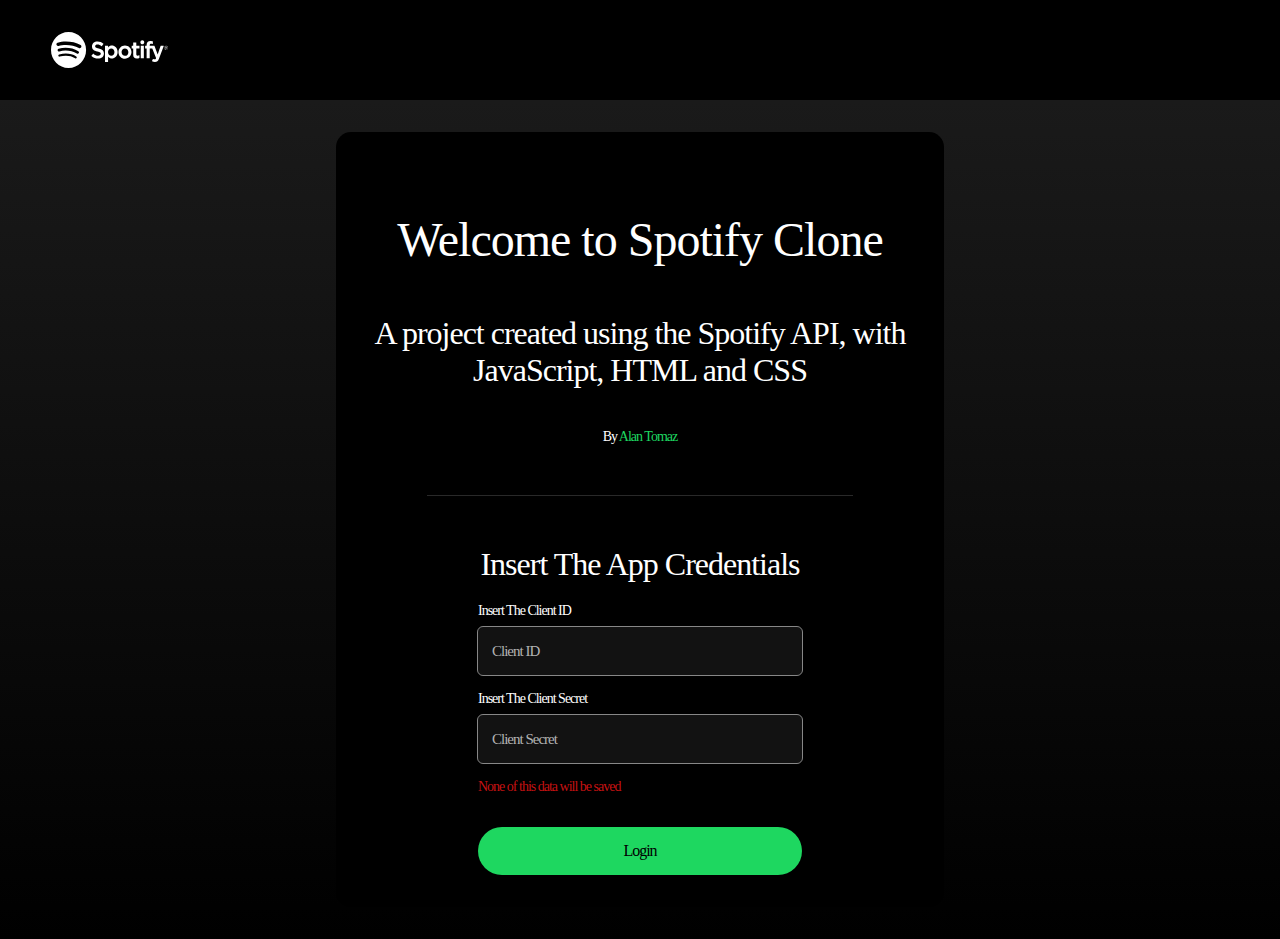
==== commit deaf63e4: "Commit 8 - 13/08/2023" ====
--- a/index.html
+++ b/index.html
@@ -4,8 +4,8 @@
 <head>
     <meta charset="UTF-8">
     <meta name="viewport" content="width=device-width, initial-scale=1.0">
-    <title>Spotify - Web player: Music for Everyone</title>
-    <link rel="shortcut icon" href="img/favicon.png" type="image/x-icon">
+    <title>Login - Spotify</title>
+    <link rel="shortcut icon" href="img/favicon-alt.png" type="image/x-icon">
     <!-- ============================================= GOOGLE FONTS ============================================= -->
     <!-- ============================================= EXTERNAL CSS ============================================= -->
     <link rel="stylesheet" href="styles/style.css">
@@ -15,1094 +15,49 @@
     <link rel="stylesheet" href="https://cdnjs.cloudflare.com/ajax/libs/font-awesome/6.4.0/css/all.min.css">
 </head>
 
-<body>
+<body class="index-page">
 
-    <main>
+    <nav class="header-nav">
+        <svg role="img" viewBox="0 0 78 24" aria-label="Spotify" aria-hidden="false" height="100%"
+            data-encore-id="logoSpotify" class="Svg-sc-6c3c1v-0 fMEvxo" style="fill: white;">
+            <title>Spotify</title>
+            <path
+                d="M18.616 10.639c-3.77-2.297-9.99-2.509-13.59-1.388a1.077 1.077 0 0 1-1.164-.363 1.14 1.14 0 0 1-.119-1.237c.136-.262.37-.46.648-.548 4.132-1.287 11-1.038 15.342 1.605a1.138 1.138 0 0 1 .099 1.863 1.081 1.081 0 0 1-.813.213c-.142-.02-.28-.07-.403-.145Zm-.124 3.402a.915.915 0 0 1-.563.42.894.894 0 0 1-.69-.112c-3.144-1.983-7.937-2.557-11.657-1.398a.898.898 0 0 1-.971-.303.952.952 0 0 1-.098-1.03.929.929 0 0 1 .54-.458c4.248-1.323 9.53-.682 13.14 1.595a.95.95 0 0 1 .3 1.286Zm-1.43 3.267a.73.73 0 0 1-.45.338.712.712 0 0 1-.553-.089c-2.748-1.722-6.204-2.111-10.276-1.156a.718.718 0 0 1-.758-.298.745.745 0 0 1-.115-.265.757.757 0 0 1 .092-.563.737.737 0 0 1 .457-.333c4.455-1.045 8.277-.595 11.361 1.338a.762.762 0 0 1 .241 1.028ZM11.696 0C5.237 0 0 5.373 0 12c0 6.628 5.236 12 11.697 12 6.46 0 11.698-5.372 11.698-12 0-6.627-5.238-12-11.699-12h.001Zm20.126 11.078c-2.019-.494-2.379-.84-2.379-1.57 0-.688.633-1.151 1.572-1.151.91 0 1.814.352 2.76 1.076a.131.131 0 0 0 .187-.03l.987-1.426a.139.139 0 0 0-.025-.185c-1.127-.928-2.396-1.378-3.88-1.378-2.18 0-3.703 1.342-3.703 3.263 0 2.06 1.315 2.788 3.585 3.352 1.932.457 2.258.84 2.258 1.524 0 .757-.659 1.229-1.72 1.229-1.18 0-2.141-.408-3.216-1.364a.13.13 0 0 0-.188.016l-1.106 1.35a.137.137 0 0 0 .013.188c1.252 1.147 2.79 1.752 4.451 1.752 2.35 0 3.869-1.317 3.869-3.356 0-1.723-1.003-2.676-3.465-3.29Zm10.487 2.31c0 1.454-.874 2.47-2.125 2.47-1.235 0-2.169-1.061-2.169-2.47 0-1.41.933-2.47 2.17-2.47 1.23 0 2.124 1.038 2.124 2.47Zm-1.706-4.354c-1.018 0-1.854.412-2.543 1.256v-.95a.136.136 0 0 0-.038-.095.132.132 0 0 0-.093-.04h-1.81a.131.131 0 0 0-.093.04.136.136 0 0 0-.039.096v10.546c0 .076.06.137.133.137h1.809a.132.132 0 0 0 .093-.041.136.136 0 0 0 .038-.096v-3.329c.69.794 1.525 1.18 2.543 1.18 1.893 0 3.808-1.494 3.808-4.35 0-2.858-1.915-4.354-3.808-4.354Zm8.72 6.839c-1.297 0-2.274-1.068-2.274-2.486 0-1.422.943-2.455 2.244-2.455 1.305 0 2.288 1.069 2.288 2.487 0 1.422-.949 2.454-2.258 2.454Zm0-6.838c-2.438 0-4.347 1.926-4.347 4.383 0 2.432 1.896 4.338 4.317 4.338 2.445 0 4.36-1.92 4.36-4.369 0-2.44-1.901-4.353-4.33-4.353Zm9.535.17h-1.99V7.117a.136.136 0 0 0-.08-.126.13.13 0 0 0-.052-.01h-1.809a.133.133 0 0 0-.093.04.136.136 0 0 0-.038.095v2.087h-.87a.131.131 0 0 0-.122.085.139.139 0 0 0-.01.052v1.595c0 .074.06.135.132.135h.87v4.126c0 1.667.809 2.513 2.404 2.513.648 0 1.186-.138 1.694-.434a.135.135 0 0 0 .067-.117V15.64a.137.137 0 0 0-.063-.115.13.13 0 0 0-.129-.006c-.349.18-.685.263-1.061.263-.58 0-.84-.271-.84-.876V11.07h1.99a.13.13 0 0 0 .094-.04.136.136 0 0 0 .039-.096V9.339a.137.137 0 0 0-.039-.096.132.132 0 0 0-.094-.04v.001Zm6.934.007v-.255c0-.755.281-1.092.914-1.092.376 0 .68.077 1.019.194a.13.13 0 0 0 .118-.02.135.135 0 0 0 .056-.11V6.365a.137.137 0 0 0-.026-.081.133.133 0 0 0-.068-.05 4.852 4.852 0 0 0-1.502-.22c-1.67 0-2.554.965-2.554 2.788v.393h-.87a.132.132 0 0 0-.093.04.136.136 0 0 0-.038.096v1.603c0 .075.059.136.132.136h.87v6.364c0 .075.058.135.131.135h1.809c.072 0 .131-.06.131-.135V11.07h1.69l2.586 6.362c-.294.669-.583.802-.977.802-.319 0-.654-.098-.998-.29a.133.133 0 0 0-.105-.01.135.135 0 0 0-.078.072l-.612 1.38a.137.137 0 0 0 .056.175 3.733 3.733 0 0 0 1.932.508c1.334 0 2.073-.638 2.724-2.355l3.137-8.317a.14.14 0 0 0-.014-.126.131.131 0 0 0-.108-.06h-1.883a.132.132 0 0 0-.126.092l-1.928 5.651L69.006 9.3a.133.133 0 0 0-.124-.088h-3.09v.001Zm-4.02-.008h-1.809a.132.132 0 0 0-.093.041.136.136 0 0 0-.038.096v8.094c0 .075.06.135.132.135h1.809c.072 0 .131-.06.131-.135V9.34a.136.136 0 0 0-.038-.096.133.133 0 0 0-.094-.04Zm-.896-3.685a1.295 1.295 0 0 0-.919.393c-.243.25-.379.586-.377.937a1.342 1.342 0 0 0 .377.938 1.304 1.304 0 0 0 .92.393c.346-.002.677-.143.92-.393s.379-.587.377-.938c0-.735-.581-1.33-1.296-1.33h-.002Zm15.918 4.49h-.331v.434h.331c.165 0 .264-.083.264-.216 0-.142-.099-.217-.264-.217Zm.215.619.36.517h-.304l-.323-.474h-.279v.474h-.254v-1.37h.595c.31 0 .515.163.515.436a.412.412 0 0 1-.31.417Zm-.282-1.31c-.652 0-1.146.532-1.146 1.183 0 .65.49 1.175 1.139 1.175.652 0 1.147-.532 1.147-1.183 0-.65-.492-1.174-1.14-1.174Zm-.007 2.488a1.259 1.259 0 0 1-.904-.384 1.296 1.296 0 0 1-.368-.92c0-.717.563-1.314 1.279-1.314a1.259 1.259 0 0 1 .903.384 1.295 1.295 0 0 1 .369.921c0 .717-.563 1.314-1.279 1.314Z">
+            </path>
+        </svg>
+    </nav>
 
-        <aside class="sidebar">
-
-            <ul class="principal-btns">
-                <li class="home-btn principal-btn">
-                    <a href="#">
-                        <svg role="img" height="24" width="24" aria-hidden="true"
-                            class="principal-icon home-active-icon" viewBox="0 0 24 24" data-encore-id="icon">
-                            <path
-                                d="M13.5 1.515a3 3 0 0 0-3 0L3 5.845a2 2 0 0 0-1 1.732V21a1 1 0 0 0 1 1h6a1 1 0 0 0 1-1v-6h4v6a1 1 0 0 0 1 1h6a1 1 0 0 0 1-1V7.577a2 2 0 0 0-1-1.732l-7.5-4.33z">
-                            </path>
-                        </svg>
-                        <span>Home</span>
-                    </a>
-                </li>
-                <li class="search-btn principal-btn">
-                    <a href="#">
-                        <svg role="img" height="24" width="24" aria-hidden="true" class="principal-icon search-icon"
-                            viewBox="0 0 24 24" data-encore-id="icon">
-                            <path
-                                d="M10.533 1.279c-5.18 0-9.407 4.14-9.407 9.279s4.226 9.279 9.407 9.279c2.234 0 4.29-.77 5.907-2.058l4.353 4.353a1 1 0 1 0 1.414-1.414l-4.344-4.344a9.157 9.157 0 0 0 2.077-5.816c0-5.14-4.226-9.28-9.407-9.28zm-7.407 9.279c0-4.006 3.302-7.28 7.407-7.28s7.407 3.274 7.407 7.28-3.302 7.279-7.407 7.279-7.407-3.273-7.407-7.28z">
-                            </path>
-                        </svg>
-                        <span>Search</span>
-                    </a>
-                </li>
-            </ul>
-
-            <div class="my-lib">
-                <div class="lib-content">
-                    <div class="my-lib-header">
-                        <a href="#" class="my-lib-home my-lib-btn-left my-lib-btn">
-                            <svg role="img" height="24" width="24" aria-hidden="true" viewBox="0 0 24 24"
-                                data-encore-id="icon" class="Svg-sc-ytk21e-0 haNxPq">
-                                <path
-                                    d="M3 22a1 1 0 0 1-1-1V3a1 1 0 0 1 2 0v18a1 1 0 0 1-1 1zM15.5 2.134A1 1 0 0 0 14 3v18a1 1 0 0 0 1 1h6a1 1 0 0 0 1-1V6.464a1 1 0 0 0-.5-.866l-6-3.464zM9 2a1 1 0 0 0-1 1v18a1 1 0 1 0 2 0V3a1 1 0 0 0-1-1z">
-                                </path>
-                            </svg>
-                            <p>Your Library</p>
-                        </a>
-                        <a href="#" class="my-lib-add my-lib-btn-right my-lib-btn">
-                            <svg role="img" height="16" width="16" aria-hidden="true" viewBox="0 0 16 16"
-                                data-encore-id="icon" class="Svg-sc-ytk21e-0 haNxPq">
-                                <path
-                                    d="M15.25 8a.75.75 0 0 1-.75.75H8.75v5.75a.75.75 0 0 1-1.5 0V8.75H1.5a.75.75 0 0 1 0-1.5h5.75V1.5a.75.75 0 0 1 1.5 0v5.75h5.75a.75.75 0 0 1 .75.75z">
-                                </path>
-                            </svg>
-                        </a>
-                        <a href="#" class="mt-lib-expand my-lib-btn-right my-lib-btn">
-                            <svg role="img" height="16" width="16" aria-hidden="true" viewBox="0 0 16 16"
-                                data-encore-id="icon" class="Svg-sc-ytk21e-0 leya-dW">
-                                <path
-                                    d="M7.19 1A.749.749 0 0 1 8.47.47L16 7.99l-7.53 7.521a.75.75 0 0 1-1.234-.815.75.75 0 0 1 .174-.243l5.72-5.714H.75a.75.75 0 1 1 0-1.498h12.38L7.41 1.529a.749.749 0 0 1-.22-.53z">
-                                </path>
-                            </svg>
-                        </a>
-                    </div>
-
-                    <div class="my-lib-tags">
-                        <a href="#">Playlists</a>
-                        <a href="#">Artists</a>
-                        <a href="#">Podcasts & Programs</a>
-                    </div>
-
-                </div>
-
-                <div class="my-lib-playlists">
-                    <div class="my-lib-filter">
-                        <a href="#" class="playlist-search-btn">
-                            <svg role="img" height="16" width="16" aria-hidden="true"
-                                class="Svg-sc-ytk21e-0 haNxPq CIVozJ8XNPJ60uMN23Yg" viewBox="0 0 16 16"
-                                data-encore-id="icon">
-                                <path
-                                    d="M7 1.75a5.25 5.25 0 1 0 0 10.5 5.25 5.25 0 0 0 0-10.5zM.25 7a6.75 6.75 0 1 1 12.096 4.12l3.184 3.185a.75.75 0 1 1-1.06 1.06L11.304 12.2A6.75 6.75 0 0 1 .25 7z">
-                                </path>
-                            </svg>
-                        </a>
-                        <div class="dropdown recents-playlists" id="dropdown-1" data-dropdown="1">
-                            <div class="select" id="select-1">
-                                <span class="selected">
-                                    <span>Recents</span>
-                                    <svg role="img" height="16" width="16" aria-hidden="true"
-                                        class="dropdown-icon dropdown-show" id="dropdown-show-1" viewBox="0 0 16 16"
-                                        data-encore-id="icon">
-                                        <path d="m14 6-6 6-6-6h12z"></path>
-                                    </svg>
-                                    <svg role="img" height="16" width="16" aria-hidden="true"
-                                        class="dropdown-icon dropdown-hide" id="dropdown-hide-1" viewBox="0 0 16 16"
-                                        data-encore-id="icon">
-                                        <path d="M14 10 8 4l-6 6h12z"></path>
-                                    </svg>
-                                </span>
-                            </div>
-                            <ul class="menu" id="menu-1">
-                                <li class="dropdown-desc">Sort by</li>
-                                <li class="option active">
-                                    <span>Recents</span>
-                                    <svg role="img" height="16" width="16" aria-hidden="true" viewBox="0 0 16 16"
-                                        data-encore-id="icon" class="Svg-sc-ytk21e-0 haNxPq">
-                                        <path
-                                            d="M15.53 2.47a.75.75 0 0 1 0 1.06L4.907 14.153.47 9.716a.75.75 0 0 1 1.06-1.06l3.377 3.376L14.47 2.47a.75.75 0 0 1 1.06 0z">
-                                        </path>
-                                    </svg>
-                                </li>
-                                <li class="option">
-                                    <span>Recently Added</span>
-                                    <svg role="img" height="16" width="16" aria-hidden="true" viewBox="0 0 16 16"
-                                        data-encore-id="icon" class="Svg-sc-ytk21e-0 haNxPq">
-                                        <path
-                                            d="M15.53 2.47a.75.75 0 0 1 0 1.06L4.907 14.153.47 9.716a.75.75 0 0 1 1.06-1.06l3.377 3.376L14.47 2.47a.75.75 0 0 1 1.06 0z">
-                                        </path>
-                                    </svg>
-                                </li>
-                                <li class="option">
-                                    <span>Alphabetical</span>
-                                    <svg role="img" height="16" width="16" aria-hidden="true" viewBox="0 0 16 16"
-                                        data-encore-id="icon" class="Svg-sc-ytk21e-0 haNxPq">
-                                        <path
-                                            d="M15.53 2.47a.75.75 0 0 1 0 1.06L4.907 14.153.47 9.716a.75.75 0 0 1 1.06-1.06l3.377 3.376L14.47 2.47a.75.75 0 0 1 1.06 0z">
-                                        </path>
-                                    </svg>
-                                </li>
-                                <li class="option">
-                                    <span>Creator</span>
-                                    <svg role="img" height="16" width="16" aria-hidden="true" viewBox="0 0 16 16"
-                                        data-encore-id="icon" class="Svg-sc-ytk21e-0 haNxPq">
-                                        <path
-                                            d="M15.53 2.47a.75.75 0 0 1 0 1.06L4.907 14.153.47 9.716a.75.75 0 0 1 1.06-1.06l3.377 3.376L14.47 2.47a.75.75 0 0 1 1.06 0z">
-                                        </path>
-                                    </svg>
-                                </li>
-                            </ul>
-                        </div>
-                    </div>
-                    <ul class="playlists">
-                        <li class="playlist-item">
-                            <div class="playlist-1 playlist">
-                                <div class="playlist-img">
-                                    <img src="img/liked-songs.png" alt="">
-                                </div>
-                                <div class="playlist-info">
-                                    <h3>Liked Songs</h3>
-                                    <p>
-                                        <svg role="img" height="16" width="16" aria-hidden="false"
-                                            class="Svg-sc-ytk21e-0 ilPTuf G7aCptcOZswI1fN6dGkO" viewBox="0 0 16 16"
-                                            data-encore-id="icon">
-                                            <title>Pinned</title>
-                                            <path
-                                                d="M8.822.797a2.72 2.72 0 0 1 3.847 0l2.534 2.533a2.72 2.72 0 0 1 0 3.848l-3.678 3.678-1.337 4.988-4.486-4.486L1.28 15.78a.75.75 0 0 1-1.06-1.06l4.422-4.422L.156 5.812l4.987-1.337L8.822.797z">
-                                            </path>
-                                        </svg>
-                                        Playlist • 0 songs
-                                    </p>
-                                </div>
-                            </div>
-                        </li>
-                        <li class="playlist-item">
-                            <div class="playlist">
-                                <div class="playlist-img">
-                                    <img src="img/your-episodes.png" alt="">
-                                </div>
-                                <div class="playlist-info">
-                                    <h3>Your Episodes</h3>
-                                    <p>
-                                        <svg role="img" height="16" width="16" aria-hidden="false"
-                                            class="Svg-sc-ytk21e-0 ilPTuf G7aCptcOZswI1fN6dGkO" viewBox="0 0 16 16"
-                                            data-encore-id="icon">
-                                            <title>Pinned</title>
-                                            <path
-                                                d="M8.822.797a2.72 2.72 0 0 1 3.847 0l2.534 2.533a2.72 2.72 0 0 1 0 3.848l-3.678 3.678-1.337 4.988-4.486-4.486L1.28 15.78a.75.75 0 0 1-1.06-1.06l4.422-4.422L.156 5.812l4.987-1.337L8.822.797z">
-                                            </path>
-                                        </svg>
-                                        Saved & downloaded episodes
-                                    </p>
-                                </div>
-                            </div>
-                        </li>
-                        <li class="playlist-item artist-item">
-                            <div class="playlist artist">
-                                <div class="playlist-img artist-img">
-                                    <img src="img/artists-img.webp" alt="">
-                                </div>
-                                <div class="playlist-info">
-                                    <h3>90sFlav</h3>
-                                    <p>
-                                        Artist
-                                    </p>
-                                </div>
-                            </div>
-                        </li>
-                        <li class="playlist-item artist-item">
-                            <div class="playlist artist">
-                                <div class="playlist-img artist-img">
-                                    <img src="img/artists-img.webp" alt="">
-                                </div>
-                                <div class="playlist-info">
-                                    <h3>90sFlav</h3>
-                                    <p>
-                                        Artist
-                                    </p>
-                                </div>
-                            </div>
-                        </li>
-                        <li class="playlist-item artist-item">
-                            <div class="playlist artist">
-                                <div class="playlist-img artist-img">
-                                    <img src="img/artists-img.webp" alt="">
-                                </div>
-                                <div class="playlist-info">
-                                    <h3>90sFlav</h3>
-                                    <p>
-                                        Artist
-                                    </p>
-                                </div>
-                            </div>
-                        </li>
-                        <li class="playlist-item artist-item">
-                            <div class="playlist artist">
-                                <div class="playlist-img artist-img">
-                                    <img src="img/artists-img.webp" alt="">
-                                </div>
-                                <div class="playlist-info">
-                                    <h3>90sFlav</h3>
-                                    <p>
-                                        Artist
-                                    </p>
-                                </div>
-                            </div>
-                        </li>
-                        <li class="playlist-item artist-item">
-                            <div class="playlist artist">
-                                <div class="playlist-img artist-img">
-                                    <img src="img/artists-img.webp" alt="">
-                                </div>
-                                <div class="playlist-info">
-                                    <h3>90sFlav</h3>
-                                    <p>
-                                        Artist
-                                    </p>
-                                </div>
-                            </div>
-                        </li>
-                        <li class="playlist-item artist-item">
-                            <div class="playlist artist">
-                                <div class="playlist-img artist-img">
-                                    <img src="img/artists-img.webp" alt="">
-                                </div>
-                                <div class="playlist-info">
-                                    <h3>90sFlav</h3>
-                                    <p>
-                                        Artist
-                                    </p>
-                                </div>
-                            </div>
-                        </li>
-                        <li class="playlist-item artist-item">
-                            <div class="playlist artist">
-                                <div class="playlist-img artist-img">
-                                    <img src="img/artists-img.webp" alt="">
-                                </div>
-                                <div class="playlist-info">
-                                    <h3>90sFlav</h3>
-                                    <p>
-                                        Artist
-                                    </p>
-                                </div>
-                            </div>
-                        </li>
-                        <li class="playlist-item artist-item">
-                            <div class="playlist artist">
-                                <div class="playlist-img artist-img">
-                                    <img src="img/artists-img.webp" alt="">
-                                </div>
-                                <div class="playlist-info">
-                                    <h3>90sFlav</h3>
-                                    <p>
-                                        Artist
-                                    </p>
-                                </div>
-                            </div>
-                        </li>
-                        <li class="playlist-item artist-item">
-                            <div class="playlist artist">
-                                <div class="playlist-img artist-img">
-                                    <img src="img/artists-img.webp" alt="">
-                                </div>
-                                <div class="playlist-info">
-                                    <h3>90sFlav</h3>
-                                    <p>
-                                        Artist
-                                    </p>
-                                </div>
-                            </div>
-                        </li>
-                        <li class="playlist-item artist-item">
-                            <div class="playlist artist">
-                                <div class="playlist-img artist-img">
-                                    <img src="img/artists-img.webp" alt="">
-                                </div>
-                                <div class="playlist-info">
-                                    <h3>90sFlav</h3>
-                                    <p>
-                                        Artist
-                                    </p>
-                                </div>
-                            </div>
-                        </li>
-                        <li class="playlist-item artist-item">
-                            <div class="playlist artist">
-                                <div class="playlist-img artist-img">
-                                    <img src="img/artists-img.webp" alt="">
-                                </div>
-                                <div class="playlist-info">
-                                    <h3>90sFlav</h3>
-                                    <p>
-                                        Artist
-                                    </p>
-                                </div>
-                            </div>
-                        </li>
-                        <li class="playlist-item artist-item">
-                            <div class="playlist artist">
-                                <div class="playlist-img artist-img">
-                                    <img src="img/artists-img.webp" alt="">
-                                </div>
-                                <div class="playlist-info">
-                                    <h3>90sFlav</h3>
-                                    <p>
-                                        Artist
-                                    </p>
-                                </div>
-                            </div>
-                        </li>
-                        <li class="playlist-item artist-item">
-                            <div class="playlist artist">
-                                <div class="playlist-img artist-img">
-                                    <img src="img/artists-img.webp" alt="">
-                                </div>
-                                <div class="playlist-info">
-                                    <h3>90sFlav</h3>
-                                    <p>
-                                        Artist
-                                    </p>
-                                </div>
-                            </div>
-                        </li>
-                        <li class="playlist-item artist-item">
-                            <div class="playlist artist">
-                                <div class="playlist-img artist-img">
-                                    <img src="img/artists-img.webp" alt="">
-                                </div>
-                                <div class="playlist-info">
-                                    <h3>90sFlav</h3>
-                                    <p>
-                                        Artist
-                                    </p>
-                                </div>
-                            </div>
-                        </li>
-                        <li class="playlist-item artist-item">
-                            <div class="playlist artist">
-                                <div class="playlist-img artist-img">
-                                    <img src="img/artists-img.webp" alt="">
-                                </div>
-                                <div class="playlist-info">
-                                    <h3>90sFlav</h3>
-                                    <p>
-                                        Artist
-                                    </p>
-                                </div>
-                            </div>
-                        </li>
-                        <li class="playlist-item artist-item">
-                            <div class="playlist artist">
-                                <div class="playlist-img artist-img">
-                                    <img src="img/artists-img.webp" alt="">
-                                </div>
-                                <div class="playlist-info">
-                                    <h3>90sFlav</h3>
-                                    <p>
-                                        Artist
-                                    </p>
-                                </div>
-                            </div>
-                        </li>
-                        <li class="playlist-item artist-item">
-                            <div class="playlist artist">
-                                <div class="playlist-img artist-img">
-                                    <img src="img/artists-img.webp" alt="">
-                                </div>
-                                <div class="playlist-info">
-                                    <h3>90sFlav</h3>
-                                    <p>
-                                        Artist
-                                    </p>
-                                </div>
-                            </div>
-                        </li>
-                        <li class="playlist-item artist-item">
-                            <div class="playlist artist">
-                                <div class="playlist-img artist-img">
-                                    <img src="img/artists-img.webp" alt="">
-                                </div>
-                                <div class="playlist-info">
-                                    <h3>90sFlav</h3>
-                                    <p>
-                                        Artist
-                                    </p>
-                                </div>
-                            </div>
-                        </li>
-                        <li class="playlist-item artist-item">
-                            <div class="playlist artist">
-                                <div class="playlist-img artist-img">
-                                    <img src="img/artists-img.webp" alt="">
-                                </div>
-                                <div class="playlist-info">
-                                    <h3>90sFlav</h3>
-                                    <p>
-                                        Artist
-                                    </p>
-                                </div>
-                            </div>
-                        </li>
-                        <li class="playlist-item artist-item">
-                            <div class="playlist artist">
-                                <div class="playlist-img artist-img">
-                                    <img src="img/artists-img.webp" alt="">
-                                </div>
-                                <div class="playlist-info">
-                                    <h3>90sFlav</h3>
-                                    <p>
-                                        Artist
-                                    </p>
-                                </div>
-                            </div>
-                        </li>
-                        <li class="playlist-item artist-item">
-                            <div class="playlist artist">
-                                <div class="playlist-img artist-img">
-                                    <img src="img/artists-img.webp" alt="">
-                                </div>
-                                <div class="playlist-info">
-                                    <h3>90sFlav</h3>
-                                    <p>
-                                        Artist
-                                    </p>
-                                </div>
-                            </div>
-                        </li>
-                        <li class="playlist-item artist-item">
-                            <div class="playlist artist">
-                                <div class="playlist-img artist-img">
-                                    <img src="img/artists-img.webp" alt="">
-                                </div>
-                                <div class="playlist-info">
-                                    <h3>90sFlav</h3>
-                                    <p>
-                                        Artist
-                                    </p>
-                                </div>
-                            </div>
-                        </li>
-                        <li class="playlist-item artist-item">
-                            <div class="playlist artist">
-                                <div class="playlist-img artist-img">
-                                    <img src="img/artists-img.webp" alt="">
-                                </div>
-                                <div class="playlist-info">
-                                    <h3>90sFlav</h3>
-                                    <p>
-                                        Artist
-                                    </p>
-                                </div>
-                            </div>
-                        </li>
-                    </ul>
-                </div>
+    <main class="index-main">
+        <div class="index-container">
+            <h1 class="container-title">Welcome to Spotify Clone</h1>
+            <h3>A project created using the Spotify API, with JavaScript, HTML and CSS</h3>
+            <h6>By <a href="https://github.com/Alan-Tomaz">Alan Tomaz</a></h6>
+            <div class="alert" id="alert-message">
+                <svg role="img" height="24" width="24" aria-hidden="false" aria-label="Error:"
+                    class="Svg-sc-ytk21e-0 uPxdw Icon-sc-1mveit9-0 fOutFo" viewBox="0 0 24 24" data-encore-id="icon">
+                    <title>Error:</title>
+                    <path d="M11 18v-2h2v2h-2zm0-4V6h2v8h-2z"></path>
+                    <path
+                        d="M12 3a9 9 0 1 0 0 18 9 9 0 0 0 0-18zM1 12C1 5.925 5.925 1 12 1s11 4.925 11 11-4.925 11-11 11S1 18.075 1 12z">
+                    </path>
+                </svg>
+                <span id="alert">Alert</span>
             </div>
-
-        </aside>
-
-        <section class="main-section">
-            <div class="main">
-                <div class="main-content">
-                    <div class="move-btns">
-                        <button class="move-left move-btn">
-                            <svg role="img" height="16" width="16" aria-hidden="true"
-                                class="Svg-sc-ytk21e-0 leya-dW IYDlXmBmmUKHveMzIPCF" viewBox="0 0 16 16"
-                                data-encore-id="icon">
-                                <path
-                                    d="M11.03.47a.75.75 0 0 1 0 1.06L4.56 8l6.47 6.47a.75.75 0 1 1-1.06 1.06L2.44 8 9.97.47a.75.75 0 0 1 1.06 0z">
-                                </path>
-                            </svg>
-                        </button>
-                        <button class="move-right move-btn">
-                            <svg role="img" height="16" width="16" aria-hidden="true"
-                                class="Svg-sc-ytk21e-0 leya-dW IYDlXmBmmUKHveMzIPCF" viewBox="0 0 16 16"
-                                data-encore-id="icon">
-                                <path
-                                    d="M4.97.47a.75.75 0 0 0 0 1.06L11.44 8l-6.47 6.47a.75.75 0 1 0 1.06 1.06L13.56 8 6.03.47a.75.75 0 0 0-1.06 0z">
-                                </path>
-                            </svg>
-                        </button>
-                    </div>
-                    <div class="other-info">
-                        <a href="#" class="other-btn explore-btn">Explore Premium</a>
-                        <a href="#" class="other-btn install-btn">
-                            <svg role="img" height="16" width="16" aria-hidden="true" viewBox="0 0 16 16"
-                                data-encore-id="icon" class="Svg-sc-ytk21e-0 haNxPq">
-                                <path
-                                    d="M4.995 8.745a.75.75 0 0 1 1.06 0L7.25 9.939V4a.75.75 0 0 1 1.5 0v5.94l1.195-1.195a.75.75 0 1 1 1.06 1.06L8 12.811l-.528-.528a.945.945 0 0 1-.005-.005L4.995 9.805a.75.75 0 0 1 0-1.06z">
-                                </path>
-                                <path
-                                    d="M0 8a8 8 0 1 1 16 0A8 8 0 0 1 0 8zm8-6.5a6.5 6.5 0 1 0 0 13 6.5 6.5 0 0 0 0-13z">
-                                </path>
-                            </svg>
-                            <span>Install App</span>
-                        </a>
-                        <div class="profile-img">
-                            <img src="img/spotify-profile.jpeg" alt="">
-                        </div>
-                    </div>
-                </div>
-                <div class="principal-content">
-                    <!-- <div class="gradient"></div>
-                    <div class="mix-section">
-                        <div class="user-content">
-                            <div class="main-title main-title-1">
-                                <h2>Made For Alan</h1>
-                                    <h6>Show all</h6>
-                            </div>
-                            <div class="main-cards">
-                                <div class="card card-1">
-                                    <div class="card-img">
-                                        <img src="img/card-img.jpeg" alt="">
-                                        <button class="play-media">
-                                            <svg role="img" height="24" width="24" aria-hidden="true"
-                                                viewBox="0 0 24 24" data-encore-id="icon"
-                                                class="Svg-sc-ytk21e-0 haNxPq">
-                                                <path
-                                                    d="m7.05 3.606 13.49 7.788a.7.7 0 0 1 0 1.212L7.05 20.394A.7.7 0 0 1 6 19.788V4.212a.7.7 0 0 1 1.05-.606z">
-                                                </path>
-                                            </svg>
-                                        </button>
-                                    </div>
-                                    <div class="card-info">
-                                        <h3 class="card-title">Daily Mix 1</h3>
-                                        <h4 class="card-artist">Avicii</h4>
-                                    </div>
-                                </div>
-                                <div class="card card-1">
-                                    <div class="card-img">
-                                        <img src="img/card-img.jpeg" alt="">
-                                        <button class="play-media">
-                                            <svg role="img" height="24" width="24" aria-hidden="true"
-                                                viewBox="0 0 24 24" data-encore-id="icon"
-                                                class="Svg-sc-ytk21e-0 haNxPq">
-                                                <path
-                                                    d="m7.05 3.606 13.49 7.788a.7.7 0 0 1 0 1.212L7.05 20.394A.7.7 0 0 1 6 19.788V4.212a.7.7 0 0 1 1.05-.606z">
-                                                </path>
-                                            </svg>
-                                        </button>
-                                    </div>
-                                    <div class="card-info">
-                                        <h3 class="card-title">Daily Mix 1</h3>
-                                        <h4 class="card-artist">Avicii</h4>
-                                    </div>
-                                </div>
-                                <div class="card card-1">
-                                    <div class="card-img">
-                                        <img src="img/card-img.jpeg" alt="">
-                                        <button class="play-media">
-                                            <svg role="img" height="24" width="24" aria-hidden="true"
-                                                viewBox="0 0 24 24" data-encore-id="icon"
-                                                class="Svg-sc-ytk21e-0 haNxPq">
-                                                <path
-                                                    d="m7.05 3.606 13.49 7.788a.7.7 0 0 1 0 1.212L7.05 20.394A.7.7 0 0 1 6 19.788V4.212a.7.7 0 0 1 1.05-.606z">
-                                                </path>
-                                            </svg>
-                                        </button>
-                                    </div>
-                                    <div class="card-info">
-                                        <h3 class="card-title">Daily Mix 1</h3>
-                                        <h4 class="card-artist">Avicii</h4>
-                                    </div>
-                                </div>
-                                <div class="card card-1">
-                                    <div class="card-img">
-                                        <img src="img/card-img.jpeg" alt="">
-                                        <button class="play-media">
-                                            <svg role="img" height="24" width="24" aria-hidden="true"
-                                                viewBox="0 0 24 24" data-encore-id="icon"
-                                                class="Svg-sc-ytk21e-0 haNxPq">
-                                                <path
-                                                    d="m7.05 3.606 13.49 7.788a.7.7 0 0 1 0 1.212L7.05 20.394A.7.7 0 0 1 6 19.788V4.212a.7.7 0 0 1 1.05-.606z">
-                                                </path>
-                                            </svg>
-                                        </button>
-                                    </div>
-                                    <div class="card-info">
-                                        <h3 class="card-title">Daily Mix 1</h3>
-                                        <h4 class="card-artist">Avicii</h4>
-                                    </div>
-                                </div>
-                                <div class="card card-1">
-                                    <div class="card-img">
-                                        <img src="img/card-img.jpeg" alt="">
-                                        <button class="play-media">
-                                            <svg role="img" height="24" width="24" aria-hidden="true"
-                                                viewBox="0 0 24 24" data-encore-id="icon"
-                                                class="Svg-sc-ytk21e-0 haNxPq">
-                                                <path
-                                                    d="m7.05 3.606 13.49 7.788a.7.7 0 0 1 0 1.212L7.05 20.394A.7.7 0 0 1 6 19.788V4.212a.7.7 0 0 1 1.05-.606z">
-                                                </path>
-                                            </svg>
-                                        </button>
-                                    </div>
-                                    <div class="card-info">
-                                        <h3 class="card-title">Daily Mix 1</h3>
-                                        <h4 class="card-artist">Avicii</h4>
-                                    </div>
-                                </div>
-                                <div class="card card-1">
-                                    <div class="card-img">
-                                        <img src="img/card-img.jpeg" alt="">
-                                        <button class="play-media">
-                                            <svg role="img" height="24" width="24" aria-hidden="true"
-                                                viewBox="0 0 24 24" data-encore-id="icon"
-                                                class="Svg-sc-ytk21e-0 haNxPq">
-                                                <path
-                                                    d="m7.05 3.606 13.49 7.788a.7.7 0 0 1 0 1.212L7.05 20.394A.7.7 0 0 1 6 19.788V4.212a.7.7 0 0 1 1.05-.606z">
-                                                </path>
-                                            </svg>
-                                        </button>
-                                    </div>
-                                    <div class="card-info">
-                                        <h3 class="card-title">Daily Mix 1</h3>
-                                        <h4 class="card-artist">Avicii</h4>
-                                    </div>
-                                </div>
-                            </div>
-                        </div>
-                        <div class="user-content">
-                            <div class="main-title main-title-1">
-                                <h2>Made For Alan</h1>
-                                    <h6>Show all</h6>
-                            </div>
-                            <div class="main-cards">
-                                <div class="card card-1">
-                                    <div class="card-img">
-                                        <img src="img/card-img.jpeg" alt="">
-                                        <button class="play-media">
-                                            <svg role="img" height="24" width="24" aria-hidden="true"
-                                                viewBox="0 0 24 24" data-encore-id="icon"
-                                                class="Svg-sc-ytk21e-0 haNxPq">
-                                                <path
-                                                    d="m7.05 3.606 13.49 7.788a.7.7 0 0 1 0 1.212L7.05 20.394A.7.7 0 0 1 6 19.788V4.212a.7.7 0 0 1 1.05-.606z">
-                                                </path>
-                                            </svg>
-                                        </button>
-                                    </div>
-                                    <div class="card-info">
-                                        <h3 class="card-title">Daily Mix 1</h3>
-                                        <h4 class="card-artist">Avicii</h4>
-                                    </div>
-                                </div>
-                            </div>
-                        </div>
-                        <div class="user-content">
-                            <div class="main-title main-title-1">
-                                <h2>Made For Alan</h1>
-                                    <h6>Show all</h6>
-                            </div>
-                            <div class="main-cards">
-                                <div class="card card-1">
-                                    <div class="card-img">
-                                        <img src="img/card-img.jpeg" alt="">
-                                        <button class="play-media">
-                                            <svg role="img" height="24" width="24" aria-hidden="true"
-                                                viewBox="0 0 24 24" data-encore-id="icon"
-                                                class="Svg-sc-ytk21e-0 haNxPq">
-                                                <path
-                                                    d="m7.05 3.606 13.49 7.788a.7.7 0 0 1 0 1.212L7.05 20.394A.7.7 0 0 1 6 19.788V4.212a.7.7 0 0 1 1.05-.606z">
-                                                </path>
-                                            </svg>
-                                        </button>
-                                    </div>
-                                    <div class="card-info">
-                                        <h3 class="card-title">Daily Mix 1</h3>
-                                        <h4 class="card-artist">Avicii</h4>
-                                    </div>
-                                </div>
-                            </div>
-                        </div>
-                    </div> -->
-                    <div class="playlist-band">
-                        <div class="playlist-cover">
-                            <img src="img/playlist-img.jpeg" alt="">
-                            <div class="edit-playlist-img">
-                                <svg role="img" height="48" width="48" aria-hidden="true" viewBox="0 0 24 24"
-                                    data-encore-id="icon" class="Svg-sc-ytk21e-0 haNxPq">
-                                    <path
-                                        d="M17.318 1.975a3.329 3.329 0 1 1 4.707 4.707L8.451 20.256c-.49.49-1.082.867-1.735 1.103L2.34 22.94a1 1 0 0 1-1.28-1.28l1.581-4.376a4.726 4.726 0 0 1 1.103-1.735L17.318 1.975zm3.293 1.414a1.329 1.329 0 0 0-1.88 0L5.159 16.963c-.283.283-.5.624-.636 1l-.857 2.372 2.371-.857a2.726 2.726 0 0 0 1.001-.636L20.611 5.268a1.329 1.329 0 0 0 0-1.879z">
-                                    </path>
-                                </svg>
-                                <span>Choose photo</span>
-                            </div>
-                        </div>
-                        <div class="playlist-information">
-                            <h6 class="playlist-type">Playlist</h6>
-                            <h1 class="playlist-name">EDM</h1>
-                            <p class="playlist-user">
-                                <img src="img/spotify-profile.jpeg" alt="">
-                                <span class="playlist-detail-1">Alan</span>
-                                <span class="playlist-detail-2">•</span>
-                                <span class="playlist-detail-3">0 songs,</span>
-                                <span class="playlist-detail-4">17 min 25 sec</span>
-                            </p>
-                        </div>
-                    </div>
-                    <div class="playlist-play">
-                        <div class="playlist-btn">
-                            <svg role="img" height="28" width="28" aria-hidden="true" viewBox="0 0 24 24"
-                                data-encore-id="icon" class="Svg-sc-ytk21e-0 haNxPq">
-                                <path
-                                    d="m7.05 3.606 13.49 7.788a.7.7 0 0 1 0 1.212L7.05 20.394A.7.7 0 0 1 6 19.788V4.212a.7.7 0 0 1 1.05-.606z">
-                                </path>
-                            </svg>
-                        </div>
-                        <div class="playlist-menu">
-                            <svg role="img" height="32" width="32" aria-hidden="true" viewBox="0 0 24 24"
-                                data-encore-id="icon" class="Svg-sc-ytk21e-0 haNxPq">
-                                <path
-                                    d="M4.5 13.5a1.5 1.5 0 1 0 0-3 1.5 1.5 0 0 0 0 3zm15 0a1.5 1.5 0 1 0 0-3 1.5 1.5 0 0 0 0 3zm-7.5 0a1.5 1.5 0 1 0 0-3 1.5 1.5 0 0 0 0 3z">
-                                </path>
-                            </svg>
-                        </div>
-                    </div>
-                    <div class="playlist-tracks">
-                        <div class="tracks-header">
-                            <div class="track-num-header">#</div>
-                            <div class="track-name-header">Title</div>
-                            <div class="track-album-header">Album</div>
-                            <div class="track-added-header">Date Added</div>
-                            <div class="track-time-header">
-                                <svg role="img" height="16" width="16" aria-hidden="true" viewBox="0 0 16 16"
-                                    data-encore-id="icon" class="Svg-sc-ytk21e-0 haNxPq">
-                                    <path
-                                        d="M8 1.5a6.5 6.5 0 1 0 0 13 6.5 6.5 0 0 0 0-13zM0 8a8 8 0 1 1 16 0A8 8 0 0 1 0 8z">
-                                    </path>
-                                    <path
-                                        d="M8 3.25a.75.75 0 0 1 .75.75v3.25H11a.75.75 0 0 1 0 1.5H7.25V4A.75.75 0 0 1 8 3.25z">
-                                    </path>
-                                </svg>
-                            </div>
-                        </div>
-                        <div class="tracks-body">
-                            <div class="track-row">
-                                <div class="track-num track-item">
-                                    <span class="track-number">1</span>
-                                    <svg role="img" height="16" width="16" aria-hidden="true" class="track-play"
-                                        viewBox="0 0 24 24" data-encore-id="icon">
-                                        <path
-                                            d="m7.05 3.606 13.49 7.788a.7.7 0 0 1 0 1.212L7.05 20.394A.7.7 0 0 1 6 19.788V4.212a.7.7 0 0 1 1.05-.606z">
-                                        </path>
-                                    </svg>
-                                </div>
-                                <div class="track-name track-item">
-                                    <img src="img/music-img.jpeg" alt="">
-                                    <div class="track-info">
-                                        <p class="track-name-info">Waiting For Love</p>
-                                        <p class="track-author">Avicii</p>
-                                    </div>
-                                </div>
-                                <div class="track-album track-item">Stories</div>
-                                <div class="track-added track-item">Feb 6, 2022</div>
-                                <div class="track-time track-item">
-                                    <div class="track-favorite">
-                                        <svg role="img" height="16" width="16" aria-hidden="true" viewBox="0 0 16 16"
-                                            data-encore-id="icon" class="Svg-sc-ytk21e-0 haNxPq">
-                                            <path
-                                                d="M1.69 2A4.582 4.582 0 0 1 8 2.023 4.583 4.583 0 0 1 11.88.817h.002a4.618 4.618 0 0 1 3.782 3.65v.003a4.543 4.543 0 0 1-1.011 3.84L9.35 14.629a1.765 1.765 0 0 1-2.093.464 1.762 1.762 0 0 1-.605-.463L1.348 8.309A4.582 4.582 0 0 1 1.689 2zm3.158.252A3.082 3.082 0 0 0 2.49 7.337l.005.005L7.8 13.664a.264.264 0 0 0 .311.069.262.262 0 0 0 .09-.069l5.312-6.33a3.043 3.043 0 0 0 .68-2.573 3.118 3.118 0 0 0-2.551-2.463 3.079 3.079 0 0 0-2.612.816l-.007.007a1.501 1.501 0 0 1-2.045 0l-.009-.008a3.082 3.082 0 0 0-2.121-.861z">
-                                            </path>
-                                        </svg>
-                                    </div>
-                                    <div class="track-timing">
-                                        3:50
-                                    </div>
-                                    <div class="track-menu track-item">
-                                        <svg role="img" height="16" width="16" aria-hidden="true" viewBox="0 0 16 16"
-                                            data-encore-id="icon" class="Svg-sc-ytk21e-0 haNxPq">
-                                            <path
-                                                d="M3 8a1.5 1.5 0 1 1-3 0 1.5 1.5 0 0 1 3 0zm6.5 0a1.5 1.5 0 1 1-3 0 1.5 1.5 0 0 1 3 0zM16 8a1.5 1.5 0 1 1-3 0 1.5 1.5 0 0 1 3 0z">
-                                            </path>
-                                        </svg>
-                                    </div>
-                                </div>
-                            </div>
-                            <div class="track-row">
-                                <div class="track-num track-item">
-                                    <span class="track-number">1</span>
-                                    <svg role="img" height="16" width="16" aria-hidden="true" class="track-play"
-                                        viewBox="0 0 24 24" data-encore-id="icon">
-                                        <path
-                                            d="m7.05 3.606 13.49 7.788a.7.7 0 0 1 0 1.212L7.05 20.394A.7.7 0 0 1 6 19.788V4.212a.7.7 0 0 1 1.05-.606z">
-                                        </path>
-                                    </svg>
-
-                                </div>
-                                <div class="track-name track-item">
-                                    <img src="img/music-img.jpeg" alt="">
-                                    <div class="track-info">
-                                        <p class="track-name-info">Waiting For Love</p>
-                                        <p class="track-author">Avicii</p>
-                                    </div>
-                                </div>
-                                <div class="track-album track-item">Stories</div>
-                                <div class="track-added track-item">Feb 6, 2022</div>
-                                <div class="track-time track-item">
-                                    <div class="track-favorite">
-                                        <svg role="img" height="16" width="16" aria-hidden="true" viewBox="0 0 16 16"
-                                            data-encore-id="icon" class="Svg-sc-ytk21e-0 haNxPq">
-                                            <path
-                                                d="M1.69 2A4.582 4.582 0 0 1 8 2.023 4.583 4.583 0 0 1 11.88.817h.002a4.618 4.618 0 0 1 3.782 3.65v.003a4.543 4.543 0 0 1-1.011 3.84L9.35 14.629a1.765 1.765 0 0 1-2.093.464 1.762 1.762 0 0 1-.605-.463L1.348 8.309A4.582 4.582 0 0 1 1.689 2zm3.158.252A3.082 3.082 0 0 0 2.49 7.337l.005.005L7.8 13.664a.264.264 0 0 0 .311.069.262.262 0 0 0 .09-.069l5.312-6.33a3.043 3.043 0 0 0 .68-2.573 3.118 3.118 0 0 0-2.551-2.463 3.079 3.079 0 0 0-2.612.816l-.007.007a1.501 1.501 0 0 1-2.045 0l-.009-.008a3.082 3.082 0 0 0-2.121-.861z">
-                                            </path>
-                                        </svg>
-                                    </div>
-                                    <div class="track-timing">
-                                        3:50
-                                    </div>
-                                    <div class="track-menu track-item">
-                                        <svg role="img" height="16" width="16" aria-hidden="true" viewBox="0 0 16 16"
-                                            data-encore-id="icon" class="Svg-sc-ytk21e-0 haNxPq">
-                                            <path
-                                                d="M3 8a1.5 1.5 0 1 1-3 0 1.5 1.5 0 0 1 3 0zm6.5 0a1.5 1.5 0 1 1-3 0 1.5 1.5 0 0 1 3 0zM16 8a1.5 1.5 0 1 1-3 0 1.5 1.5 0 0 1 3 0z">
-                                            </path>
-                                        </svg>
-                                    </div>
-                                </div>
-                            </div>
-                        </div>
-                    </div>
-                    <div class="footer">
-                        <div class="other-pages">
-                            <div class="relevant-links">
-                                <ul class="company footer-links">
-                                    <li class="footer-links-title">Company</li>
-                                    <li class="footer-link">About</li>
-                                    <li class="footer-link">Jobs</li>
-                                    <li class="footer-link">For The Record</li>
-                                </ul>
-                                <ul class="communities footer-links">
-                                    <li class="footer-links-title">Communities</li>
-                                    <li class="footer-link">For Artists</li>
-                                    <li class="footer-link">Developers</li>
-                                    <li class="footer-link">Adverserting</li>
-                                    <li class="footer-link">Investors</li>
-                                    <li class="footer-link">Vendors</li>
-                                </ul>
-                                <ul class="useful-link footer-links">
-                                    <li class="footer-links-title">Useful Links</li>
-                                    <li class="footer-link">Support</li>
-                                    <li class="footer-link">Free Mobile App</li>
-                                </ul>
-                            </div>
-                            <div class="social-medias">
-                                <a href="#" class="social-media">
-                                    <svg role="img" height="16" width="16" aria-hidden="true" viewBox="0 0 16 16"
-                                        data-encore-id="icon" class="Svg-sc-ytk21e-0 hOjEcl">
-                                        <path
-                                            d="M8 1.44c2.136 0 2.389.009 3.233.047.78.036 1.203.166 1.485.276.348.128.663.332.921.598.266.258.47.573.599.921.11.282.24.706.275 1.485.039.844.047 1.097.047 3.233s-.008 2.389-.047 3.232c-.035.78-.166 1.204-.275 1.486a2.654 2.654 0 01-1.518 1.518c-.282.11-.706.24-1.486.275-.843.039-1.097.047-3.233.047s-2.39-.008-3.232-.047c-.78-.035-1.204-.165-1.486-.275a2.477 2.477 0 01-.921-.599 2.477 2.477 0 01-.599-.92c-.11-.282-.24-.706-.275-1.486-.038-.844-.047-1.096-.047-3.232s.009-2.39.047-3.233c.036-.78.166-1.203.275-1.485.129-.348.333-.663.599-.921a2.49 2.49 0 01.92-.599c.283-.11.707-.24 1.487-.275.843-.038 1.096-.047 3.232-.047L8 1.441zm.001-1.442c-2.172 0-2.445.01-3.298.048-.854.04-1.435.176-1.943.373a3.928 3.928 0 00-1.417.923c-.407.4-.722.883-.923 1.417-.198.508-.333 1.09-.372 1.942C.01 5.552 0 5.826 0 8c0 2.172.01 2.445.048 3.298.04.853.174 1.433.372 1.941.2.534.516 1.017.923 1.417.4.407.883.722 1.417.923.508.198 1.09.333 1.942.372.852.039 1.126.048 3.299.048 2.172 0 2.445-.01 3.298-.048.853-.04 1.433-.174 1.94-.372a4.087 4.087 0 002.34-2.34c.199-.508.334-1.09.373-1.942.039-.851.048-1.125.048-3.298s-.01-2.445-.048-3.298c-.04-.853-.174-1.433-.372-1.94a3.924 3.924 0 00-.923-1.418A3.928 3.928 0 0013.24.42c-.508-.197-1.09-.333-1.942-.371-.851-.041-1.125-.05-3.298-.05l.001-.001z">
-                                        </path>
-                                        <path
-                                            d="M8 3.892a4.108 4.108 0 100 8.216 4.108 4.108 0 000-8.216zm0 6.775a2.668 2.668 0 110-5.335 2.668 2.668 0 010 5.335zm4.27-5.978a.96.96 0 100-1.92.96.96 0 000 1.92z">
-                                        </path>
-                                    </svg>
-                                </a>
-                                <a href="#" class="social-media">
-                                    <svg role="img" height="16" width="16" aria-hidden="true" viewBox="0 0 16 16"
-                                        data-encore-id="icon" class="Svg-sc-ytk21e-0 hOjEcl">
-                                        <path
-                                            d="M13.54 3.889a2.968 2.968 0 001.333-1.683 5.937 5.937 0 01-1.929.738 2.992 2.992 0 00-.996-.706 2.98 2.98 0 00-1.218-.254 2.92 2.92 0 00-2.143.889 2.929 2.929 0 00-.889 2.15c0 .212.027.442.08.691a8.475 8.475 0 01-3.484-.932A8.536 8.536 0 011.532 2.54a2.993 2.993 0 00-.413 1.523c0 .519.12 1 .361 1.445.24.445.57.805.988 1.08a2.873 2.873 0 01-1.373-.374v.04c0 .725.23 1.365.69 1.92a2.97 2.97 0 001.739 1.048 2.937 2.937 0 01-1.365.056 2.94 2.94 0 001.063 1.5 2.945 2.945 0 001.77.603 5.944 5.944 0 01-3.77 1.302c-.243 0-.484-.016-.722-.048A8.414 8.414 0 005.15 14c.905 0 1.763-.12 2.572-.361.81-.24 1.526-.57 2.147-.988a9.044 9.044 0 001.683-1.46c.5-.556.911-1.155 1.234-1.798a9.532 9.532 0 00.738-1.988 8.417 8.417 0 00.246-2.429 6.177 6.177 0 001.508-1.563c-.56.249-1.14.407-1.738.476z">
-                                        </path>
-                                    </svg>
-                                </a>
-                                <a href="#" class="social-media">
-                                    <svg role="img" height="16" width="16" aria-hidden="true" viewBox="0 0 16 16"
-                                        data-encore-id="icon" class="Svg-sc-ytk21e-0 haNxPq">
-                                        <path
-                                            d="M16 8a8 8 0 10-9.25 7.903v-5.59H4.719V8H6.75V6.237c0-2.005 1.194-3.112 3.022-3.112.875 0 1.79.156 1.79.156V5.25h-1.008c-.994 0-1.304.617-1.304 1.25V8h2.219l-.355 2.313H9.25v5.59A8.002 8.002 0 0016 8z">
-                                        </path>
-                                    </svg>
-                                </a>
-                            </div>
-                        </div>
-                        <div class="about-we">
-                            <div class="about-links">
-                                <a href="#">Legal</a>
-                                <a href="#">Privacy Center</a>
-                                <a href="#">Privacy Policy</a>
-                                <a href="#">Cookies</a>
-                                <a href="#">About Ads</a>
-                                <a href="#">Acessibility</a>
-                            </div>
-                            <div class="about-info">
-                                <p>&copy; 2023 Spotify AB</p>
-                            </div>
-                        </div>
-                    </div>
-                </div>
-            </div>
-        </section>
-
-        <footer class="music-player">
-
-            <div class="music-panel">
-                <div class="music-img">
-                    <img src="img/music-img.jpeg" alt="">
-                    <div class="expand">
-                        <svg role="img" height="16" width="16" aria-hidden="true" viewBox="0 0 16 16"
-                            data-encore-id="icon" class="Svg-sc-ytk21e-0 haNxPq">
-                            <path
-                                d="M.47 11.03a.75.75 0 0 0 1.06 0L8 4.56l6.47 6.47a.75.75 0 1 0 1.06-1.06L8 2.44.47 9.97a.75.75 0 0 0 0 1.06z">
-                            </path>
-                        </svg>
-                    </div>
-                </div>
-                <div class="music-info">
-                    <a class="music-name">Waiting For Love</a>
-                    <a class="music-author">Avicii</a>
-                </div>
-                <div class="music-btns">
-                    <div class="save-music music-btn">
-                        <svg role="img" height="16" width="16" aria-hidden="true" viewBox="0 0 16 16"
-                            data-encore-id="icon" class="Svg-sc-ytk21e-0 haNxPq">
-                            <path
-                                d="M1.69 2A4.582 4.582 0 0 1 8 2.023 4.583 4.583 0 0 1 11.88.817h.002a4.618 4.618 0 0 1 3.782 3.65v.003a4.543 4.543 0 0 1-1.011 3.84L9.35 14.629a1.765 1.765 0 0 1-2.093.464 1.762 1.762 0 0 1-.605-.463L1.348 8.309A4.582 4.582 0 0 1 1.689 2zm3.158.252A3.082 3.082 0 0 0 2.49 7.337l.005.005L7.8 13.664a.264.264 0 0 0 .311.069.262.262 0 0 0 .09-.069l5.312-6.33a3.043 3.043 0 0 0 .68-2.573 3.118 3.118 0 0 0-2.551-2.463 3.079 3.079 0 0 0-2.612.816l-.007.007a1.501 1.501 0 0 1-2.045 0l-.009-.008a3.082 3.082 0 0 0-2.121-.861z">
-                            </path>
-                        </svg>
-                    </div>
-                    <div class="picture-mode music-btn">
-                        <svg width="16" height="16" xmlns="http://www.w3.org/2000/svg">
-                            <g fill="currentColor" fill-rule="evenodd">
-                                <path
-                                    d="M1 3v9h14V3H1zm0-1h14a1 1 0 0 1 1 1v10a1 1 0 0 1-1 1H1a1 1 0 0 1-1-1V3a1 1 0 0 1 1-1z"
-                                    fill-rule="nonzero"></path>
-                                <path d="M10 8h4v3h-4z"></path>
-                            </g>
-                        </svg>
-                    </div>
-                </div>
-            </div>
-
-            <div class="player-principal">
-                <div class="player-btns">
-                    <div class="left-buttons">
-                        <div class="shuffle player-btn">
-                            <svg role="img" height="16" width="16" aria-hidden="true" viewBox="0 0 16 16"
-                                data-encore-id="icon" class="Svg-sc-ytk21e-0 haNxPq">
-                                <path
-                                    d="M13.151.922a.75.75 0 1 0-1.06 1.06L13.109 3H11.16a3.75 3.75 0 0 0-2.873 1.34l-6.173 7.356A2.25 2.25 0 0 1 .39 12.5H0V14h.391a3.75 3.75 0 0 0 2.873-1.34l6.173-7.356a2.25 2.25 0 0 1 1.724-.804h1.947l-1.017 1.018a.75.75 0 0 0 1.06 1.06L15.98 3.75 13.15.922zM.391 3.5H0V2h.391c1.109 0 2.16.49 2.873 1.34L4.89 5.277l-.979 1.167-1.796-2.14A2.25 2.25 0 0 0 .39 3.5z">
-                                </path>
-                                <path
-                                    d="m7.5 10.723.98-1.167.957 1.14a2.25 2.25 0 0 0 1.724.804h1.947l-1.017-1.018a.75.75 0 1 1 1.06-1.06l2.829 2.828-2.829 2.828a.75.75 0 1 1-1.06-1.06L13.109 13H11.16a3.75 3.75 0 0 1-2.873-1.34l-.787-.938z">
-                                </path>
-                            </svg>
-                        </div>
-                        <div class="previous player-btn">
-                            <svg role="img" height="16" width="16" aria-hidden="true" viewBox="0 0 16 16"
-                                data-encore-id="icon" class="Svg-sc-ytk21e-0 haNxPq">
-                                <path
-                                    d="M3.3 1a.7.7 0 0 1 .7.7v5.15l9.95-5.744a.7.7 0 0 1 1.05.606v12.575a.7.7 0 0 1-1.05.607L4 9.149V14.3a.7.7 0 0 1-.7.7H1.7a.7.7 0 0 1-.7-.7V1.7a.7.7 0 0 1 .7-.7h1.6z">
-                                </path>
-                            </svg>
-                        </div>
-                    </div>
-                    <div class="pause">
-                        <svg role="img" height="16" width="16" aria-hidden="true" viewBox="0 0 16 16"
-                            data-encore-id="icon" class="Svg-sc-ytk21e-0 haNxPq">
-                            <path
-                                d="M2.7 1a.7.7 0 0 0-.7.7v12.6a.7.7 0 0 0 .7.7h2.6a.7.7 0 0 0 .7-.7V1.7a.7.7 0 0 0-.7-.7H2.7zm8 0a.7.7 0 0 0-.7.7v12.6a.7.7 0 0 0 .7.7h2.6a.7.7 0 0 0 .7-.7V1.7a.7.7 0 0 0-.7-.7h-2.6z">
-                            </path>
-                        </svg>
-                    </div>
-                    <div class="resume">
-                        <svg role="img" height="16" width="16" aria-hidden="true" viewBox="0 0 16 16"
-                            data-encore-id="icon" class="Svg-sc-ytk21e-0 haNxPq">
-                            <path
-                                d="M3 1.713a.7.7 0 0 1 1.05-.607l10.89 6.288a.7.7 0 0 1 0 1.212L4.05 14.894A.7.7 0 0 1 3 14.288V1.713z">
-                            </path>
-                        </svg>
-                    </div>
-                    <div class="right-buttons">
-                        <div class="next player-btn">
-                            <svg role="img" height="16" width="16" aria-hidden="true" viewBox="0 0 16 16"
-                                data-encore-id="icon" class="Svg-sc-ytk21e-0 haNxPq">
-                                <path
-                                    d="M12.7 1a.7.7 0 0 0-.7.7v5.15L2.05 1.107A.7.7 0 0 0 1 1.712v12.575a.7.7 0 0 0 1.05.607L12 9.149V14.3a.7.7 0 0 0 .7.7h1.6a.7.7 0 0 0 .7-.7V1.7a.7.7 0 0 0-.7-.7h-1.6z">
-                                </path>
-                            </svg>
-                        </div>
-                        <div class="repeat player-btn">
-                            <svg role="img" height="16" width="16" aria-hidden="true" viewBox="0 0 16 16"
-                                data-encore-id="icon" class="Svg-sc-ytk21e-0 haNxPq">
-                                <path
-                                    d="M0 4.75A3.75 3.75 0 0 1 3.75 1h8.5A3.75 3.75 0 0 1 16 4.75v5a3.75 3.75 0 0 1-3.75 3.75H9.81l1.018 1.018a.75.75 0 1 1-1.06 1.06L6.939 12.75l2.829-2.828a.75.75 0 1 1 1.06 1.06L9.811 12h2.439a2.25 2.25 0 0 0 2.25-2.25v-5a2.25 2.25 0 0 0-2.25-2.25h-8.5A2.25 2.25 0 0 0 1.5 4.75v5A2.25 2.25 0 0 0 3.75 12H5v1.5H3.75A3.75 3.75 0 0 1 0 9.75v-5z">
-                                </path>
-                            </svg>
-                        </div>
-                    </div>
-                </div>
-                <div class="player-time">
-                    <span class="player-actual-sec">0:00</span>
-                    <div class="player-bar">
-                        <div class="actual-time-bar">
-                            <div class="time-bar-circle"></div>
-                        </div>
-                    </div>
-                    <div class="player-total-sec">0:00</div>
-                </div>
-            </div>
-            <div class="player-settings">
-                <div class="playing-view setting-btn">
-                    <svg role="img" height="16" width="16" aria-hidden="true" viewBox="0 0 16 16" data-encore-id="icon"
-                        class="Svg-sc-ytk21e-0 haNxPq">
-                        <path d="M11.196 8 6 5v6l5.196-3z"></path>
-                        <path
-                            d="M15.002 1.75A1.75 1.75 0 0 0 13.252 0h-10.5a1.75 1.75 0 0 0-1.75 1.75v12.5c0 .966.783 1.75 1.75 1.75h10.5a1.75 1.75 0 0 0 1.75-1.75V1.75zm-1.75-.25a.25.25 0 0 1 .25.25v12.5a.25.25 0 0 1-.25.25h-10.5a.25.25 0 0 1-.25-.25V1.75a.25.25 0 0 1 .25-.25h10.5z">
-                        </path>
-                    </svg>
-                </div>
-                <div class="lyrics setting-btn">
-                    <svg role="img" height="16" width="16" aria-hidden="true" viewBox="0 0 16 16" data-encore-id="icon"
-                        class="Svg-sc-ytk21e-0 haNxPq">
-                        <path
-                            d="M13.426 2.574a2.831 2.831 0 0 0-4.797 1.55l3.247 3.247a2.831 2.831 0 0 0 1.55-4.797zM10.5 8.118l-2.619-2.62A63303.13 63303.13 0 0 0 4.74 9.075L2.065 12.12a1.287 1.287 0 0 0 1.816 1.816l3.06-2.688 3.56-3.129zM7.12 4.094a4.331 4.331 0 1 1 4.786 4.786l-3.974 3.493-3.06 2.689a2.787 2.787 0 0 1-3.933-3.933l2.676-3.045 3.505-3.99z">
-                        </path>
-                    </svg>
-                </div>
-                <div class="queue setting-btn">
-                    <svg role="img" height="16" width="16" aria-hidden="true" viewBox="0 0 16 16" data-encore-id="icon"
-                        class="Svg-sc-ytk21e-0 haNxPq">
-                        <path
-                            d="M15 15H1v-1.5h14V15zm0-4.5H1V9h14v1.5zm-14-7A2.5 2.5 0 0 1 3.5 1h9a2.5 2.5 0 0 1 0 5h-9A2.5 2.5 0 0 1 1 3.5zm2.5-1a1 1 0 0 0 0 2h9a1 1 0 1 0 0-2h-9z">
-                        </path>
-                    </svg>
-                </div>
-                <div class="connect setting-btn">
-                    <svg role="presentation" height="16" width="16" aria-hidden="true" class="Svg-sc-ytk21e-0 haNxPq"
-                        viewBox="0 0 16 16" data-encore-id="icon">
-                        <path
-                            d="M6 2.75C6 1.784 6.784 1 7.75 1h6.5c.966 0 1.75.784 1.75 1.75v10.5A1.75 1.75 0 0 1 14.25 15h-6.5A1.75 1.75 0 0 1 6 13.25V2.75zm1.75-.25a.25.25 0 0 0-.25.25v10.5c0 .138.112.25.25.25h6.5a.25.25 0 0 0 .25-.25V2.75a.25.25 0 0 0-.25-.25h-6.5zm-6 0a.25.25 0 0 0-.25.25v6.5c0 .138.112.25.25.25H4V11H1.75A1.75 1.75 0 0 1 0 9.25v-6.5C0 1.784.784 1 1.75 1H4v1.5H1.75zM4 15H2v-1.5h2V15z">
-                        </path>
-                        <path d="M13 10a2 2 0 1 1-4 0 2 2 0 0 1 4 0zm-1-5a1 1 0 1 1-2 0 1 1 0 0 1 2 0z"></path>
-                    </svg>
-                </div>
-                <div class="volume-setting">
-
-                    <div class="volume-icon setting-btn">
-                        <svg role="presentation" height="16" width="16" aria-hidden="true" aria-label="Volume high"
-                            id="volume-icon" viewBox="0 0 16 16" data-encore-id="icon" class="Svg-sc-ytk21e-0 haNxPq">
-                            <path
-                                d="M9.741.85a.75.75 0 0 1 .375.65v13a.75.75 0 0 1-1.125.65l-6.925-4a3.642 3.642 0 0 1-1.33-4.967 3.639 3.639 0 0 1 1.33-1.332l6.925-4a.75.75 0 0 1 .75 0zm-6.924 5.3a2.139 2.139 0 0 0 0 3.7l5.8 3.35V2.8l-5.8 3.35zm8.683 4.29V5.56a2.75 2.75 0 0 1 0 4.88z">
-                            </path>
-                            <path d="M11.5 13.614a5.752 5.752 0 0 0 0-11.228v1.55a4.252 4.252 0 0 1 0 8.127v1.55z">
-                            </path>
-                        </svg>
-                    </div>
-                    <div class="volume">
-                        <div class="actual-volume">
-                            <div class="volume-circle"></div>
-                        </div>
-                    </div>
-                </div>
-
-            </div>
-            </div>
-            </div>
-        </footer>
-
+            <hr class="divisor">
+            <form action="pages/app.html" class="app-credentials">
+                <h3>Insert The App Credentials</h3>
+                <label for="client-id">Insert The Client ID</label>
+                <input type="text" name="client-id" id="client-id" placeholder="Client ID">
+                <label for="client-secret">Insert The Client Secret</label>
+                <input type="text" name="client-secret" id="client-secret" placeholder="Client Secret">
+                <h6 class="alert-disclaimer">None of this data will be saved</h6>
+                <input type="submit" id="submit" value="Login">
+            </form>
+        </div>
     </main>
 
     <!-- ============================================= EXTERNAL JS ============================================= -->
-    <script src="js/main.js"></script>
+    <script src="js/index.js"></script>
 </body>
 
 </html>--- a/styles/style.css
+++ b/styles/style.css
@@ -75,7 +75,156 @@
     object-fit: cover;
 }
 
-/* ============== LAYOUT ================  */
+/* ============== INDEX PAGE LAYOUT ================  */
+
+.index-page {
+    width: 100vw;
+    min-height: 100vh;
+    overflow-x: hidden;
+}
+
+.header-nav {
+    height: 100px;
+    padding: 32px 0px 32px 51px;
+}
+
+.index-main {
+    height: calc(100% - 100px);
+    background: linear-gradient(rgba(255, 255, 255, 0.1) 0%, rgb(0, 0, 0) 100%);
+    padding: 32px;
+    display: flex;
+    align-items: center;
+    justify-content: center;
+}
+
+.index-container {
+    background-color: black;
+    width: 50%;
+    border-radius: 15px;
+    display: flex;
+    flex-direction: column;
+    align-items: center;
+}
+
+/* ============== INDEX PAGE STYLE ================  */
+.index-container h1 {
+    font-size: 48px;
+    margin: 80px 0 28px;
+    text-align: center;
+}
+
+.index-container h3 {
+    font-size: 32px;
+    text-align: center;
+    margin: 20px 0px;
+    width: 100%;
+}
+
+.index-container h6 {
+    font-size: 14px;
+    text-align: center;
+    margin: 20px 0;
+}
+
+.index-container h6 a {
+    color: var(--text-bright-accent);
+}
+
+.index-container h6 a:hover {
+    text-decoration: underline 1px solid var(--text-bright-accent);
+}
+
+.alert {
+    width: 90%;
+    height: 48px;
+    padding: 12px 16px;
+    background-color: #E91429;
+    display: flex;
+    align-items: center;
+    display: none;
+}
+
+.alert svg {
+    margin-right: 12px;
+}
+
+.alert span {
+    font-size: 14px;
+}
+
+.divisor {
+    width: 70%;
+    margin: 30px 0;
+    border: none;
+    border-top: 1px solid rgb(41, 41, 41);
+}
+
+.app-credentials {
+    display: flex;
+    flex-direction: column;
+    align-items: center;
+}
+
+.app-credentials label {
+
+    font-size: 14px;
+    margin-bottom: 8px;
+    width: 324px;
+}
+
+.app-credentials input[type=text] {
+    margin-bottom: 16px;
+    background-color: var(--background-base, #ffffff);
+    border-radius: 5px;
+    appearance: none;
+    border: none;
+    height: 48px;
+    width: 324px;
+    padding: 8px 14px;
+    color: white;
+    font-size: 15px;
+    outline: solid 1px #c3c3c3b0;
+}
+
+.app-credentials input[type=text]:focus {
+    outline: solid 3px var(--text-color);
+}
+
+.app-credentials input[type=text]::placeholder {
+    color: var(--grey-color);
+    font-size: 15px;
+    font-weight: 400;
+}
+
+h6.alert-disclaimer {
+    color: rgb(199, 18, 18);
+    width: 324px;
+    text-align: left;
+    margin: 0;
+}
+
+.app-credentials input[type=submit] {
+    padding: 8px 32px;
+    color: var(--text-black);
+    background-color: var(--text-bright-accent);
+    display: flex;
+    align-items: center;
+    justify-content: center;
+    font-size: 16px;
+    height: 48px;
+    width: 324px;
+    border-radius: 500px;
+    border: none;
+    outline: none;
+    margin: 32px 0;
+}
+
+.app-credentials input[type=submit]:hover {
+    transform: scale(1.05);
+    cursor: pointer;
+}
+
+/* ============== APP LAYOUT ================  */
 
 main {
     position: relative;
@@ -432,19 +581,32 @@
 }
 
 .main-content {
-    padding: 16px 24px;
+    height: 64px;
+    padding: 0px 24px;
     z-index: 15;
     display: flex;
     justify-content: space-between;
+    align-items: center;
     position: sticky;
     top: 0;
     background-color: transparent;
     transition: var(--transition);
 }
 
+#main-content-alternative {
+    position: absolute;
+    top: 0;
+    left: 0;
+    width: 100%;
+    height: 100%;
+    z-index: 20;
+}
+
 .move-btns {
     display: flex;
+    align-items: center;
     gap: 8px;
+    z-index: 25;
 }
 
 .move-btn {
@@ -460,7 +622,33 @@
     cursor: not-allowed;
 }
 
+.play-track {
+    display: flex;
+    gap: 8px;
+    justify-content: center;
+    align-items: center;
+    opacity: 0;
+    display: flex;
+    transition: var(--transition);
+}
+
+.play-track-btn {
+    width: 48px;
+    height: 48px;
+    border-radius: 50%;
+    background-color: var(--text-bright-accent);
+    display: flex;
+    justify-content: center;
+    align-items: center;
+    color: var(--text-black);
+}
+
+.play-track h4 {
+    font-size: 24px;
+}
+
 .other-info {
+    z-index: 25;
     display: flex;
     gap: 8px;
 }
@@ -626,6 +814,7 @@
     align-items: end;
     gap: 24px;
     width: 100%;
+    font-weight: 400;
 }
 
 .playlist-cover {
@@ -715,12 +904,26 @@
 }
 
 .playlist-play {
+    font-weight: 400;
     margin-top: calc(340px - 64px);
     padding: 24px;
     display: flex;
+    position: relative;
+}
+
+.gradient-2 {
+    position: absolute;
+    top: 0;
+    left: 0;
+    width: 100%;
+    height: 232px;
+    background-image: linear-gradient(rgba(0, 0, 0, .6) 0, var(--background-base) 100%),
+        var(--background-noise);
+    z-index: 5;
 }
 
 .playlist-btn {
+    z-index: 10;
     width: 56px;
     height: 56px;
     display: flex;
@@ -738,6 +941,7 @@
 }
 
 .playlist-menu {
+    z-index: 10;
     display: flex;
     align-items: center;
     cursor: pointer;
@@ -749,10 +953,17 @@
 }
 
 .playlist-tracks {
+    font-weight: 400;
+    z-index: 10;
+}
+
+.tracks-body {
+    z-index: 10;
+}
+
+.tracks-header {
+    z-index: 15;
     margin: 0 24px;
-}
-
-.tracks-header {
     display: grid;
     grid-template-columns: 20px 6fr 4fr 4fr 2fr;
     gap: 16px;
@@ -763,10 +974,14 @@
     align-items: center;
     border-bottom: 1px solid hsla(0, 0%, 100%, .1);
     margin-bottom: 16px;
+    position: sticky;
+    top: 64px;
 }
 
 .track-num-header {
     font-size: 16px;
+    display: flex;
+    justify-content: center;
 }
 
 .track-time-header {
@@ -775,6 +990,7 @@
 }
 
 .track-row {
+    margin: 0 24px;
     display: grid;
     grid-template-columns: 20px 6fr 4fr 4fr 2fr;
     gap: 16px;
@@ -783,6 +999,7 @@
     padding: 0px 16px;
     height: 56px;
     align-items: center;
+    border-radius: 5px;
 }
 
 .track-item {
